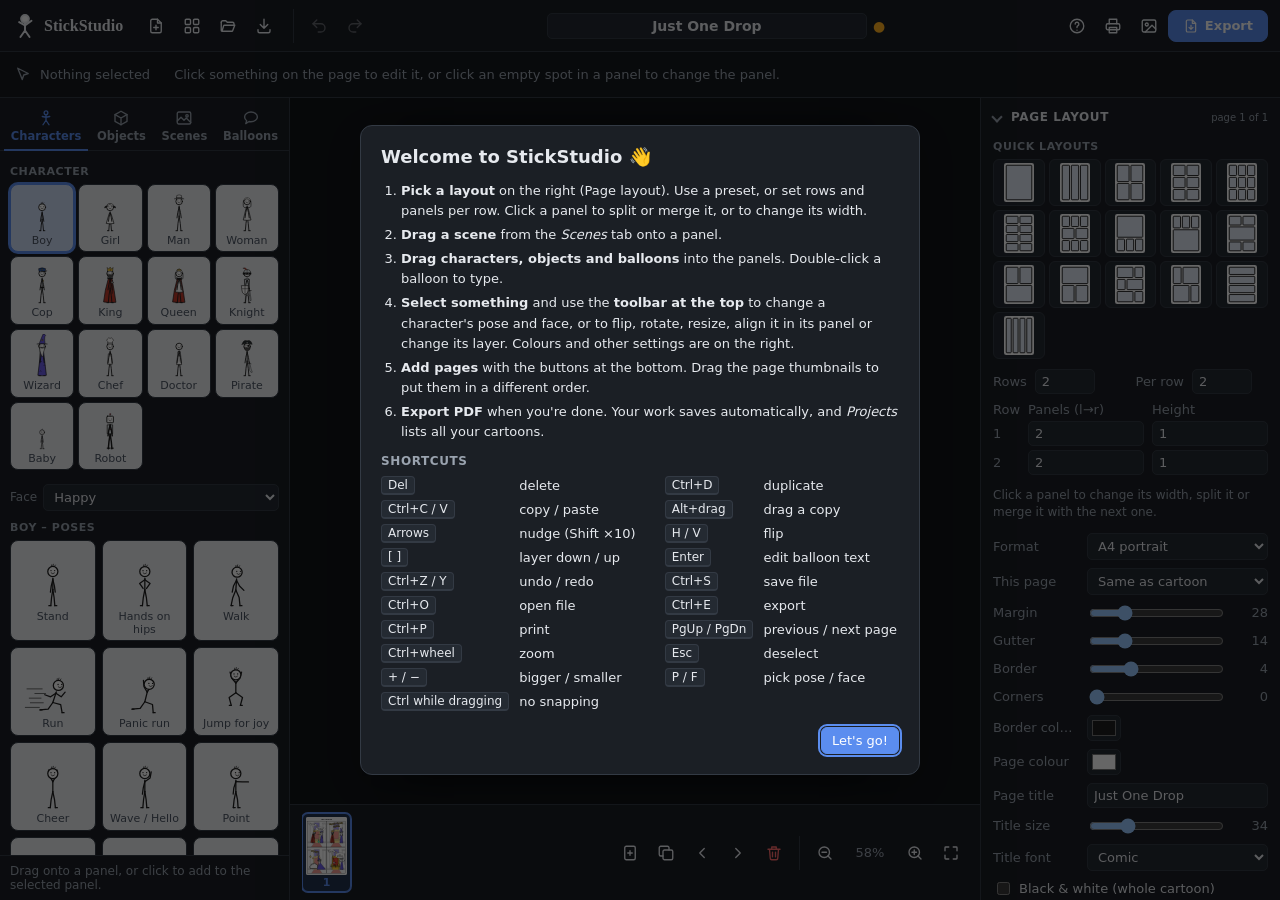
==== index.html @ 3cb47caf "Make the Projects dialog fit phones On phones each project row squeezed the title, the date and thre" ====
<!doctype html>
<html lang="en">
<head>
<meta charset="utf-8">
<meta name="viewport" content="width=device-width, initial-scale=1">
<title>StickStudio – Cartoon Maker</title>
<meta name="color-scheme" content="dark">
<style>
:root {
  color-scheme: dark;
  --bg: #111418;          /* stage behind the paper */
  --panel: #1b1f25;       /* side bars, top bar */
  --field: #242a32;       /* buttons, inputs */
  --hover: #2d343e;
  --ink: #e6e9ee;
  --muted: #9aa3af;
  --line: #333a44;
  --accent: #5b8def;
  --accent-soft: #22324f;
  --danger: #ff6b6b;
  --thumb: #eceef1;       /* library cards stay light so black line art reads */
  --radius: 8px;
  --top-h: 52px;          /* app bar */
  --tool-h: 46px;         /* context toolbar */
  font-family: "Segoe UI", system-ui, -apple-system, Arial, sans-serif;
  font-size: 13px;
  color: var(--ink);
}
* { box-sizing: border-box; }
html, body { margin: 0; height: 100%; background: var(--bg); overflow: hidden; }
button, select, input, textarea { font: inherit; color: inherit; }
button {
  border: 1px solid var(--line); background: var(--field); border-radius: 6px; padding: 5px 10px; cursor: pointer;
  white-space: nowrap;
}
button:hover { border-color: #4a5361; background: var(--hover); }
button.primary { background: var(--accent); color: #fff; border-color: var(--accent); }
button.primary:hover { background: #4a7de0; }
button.danger { color: var(--danger); }
button.on { background: var(--accent-soft); border-color: var(--accent); color: var(--accent); }
button:disabled { opacity: .45; cursor: default; }

/* ---------- top bar */
.topbar {
  height: var(--top-h); display: flex; align-items: center; gap: 10px; padding: 0 12px;
  background: var(--panel); border-bottom: 1px solid var(--line);
}
.brand { display: flex; align-items: center; gap: 6px; font-weight: 700; font-size: 16px; font-family: "Comic Sans MS", "Segoe Print", cursive; margin-right: 6px; }
.title-wrap { flex: 1; display: flex; justify-content: center; align-items: center; gap: 6px; min-width: 0; }
.title-input { border: 1px solid transparent; border-radius: 8px; padding: 6px 10px; width: 100%; max-width: 320px; font-weight: 600; font-size: 14px; background: transparent; text-align: center; }
.title-input:hover, .title-input:focus { border-color: var(--line); background: var(--field); outline: none; }
.tb-group { display: flex; align-items: center; gap: 2px; }
.tb-group + .tb-group { padding-left: 8px; margin-left: 2px; border-left: 1px solid var(--line); }
.title-wrap + .tb-group { border-left: 0; }
.spacer { flex: 1; }
button.with-icon { display: inline-flex; align-items: center; gap: 6px; padding: 7px 14px; border-radius: 8px; font-weight: 600; }

/* icon buttons */
.ico { display: block; flex-shrink: 0; }
.ibtn {
  width: 34px; height: 34px; padding: 0; display: inline-flex; align-items: center; justify-content: center;
  border: 1px solid transparent; background: transparent; border-radius: 8px; color: var(--ink);
  transition: background-color .12s, color .12s;
}
.ibtn:hover { background: var(--hover); border-color: transparent; }
.ibtn:active { transform: translateY(1px); }
.ibtn.on { background: var(--accent-soft); color: #9dbcff; border-color: transparent; }
.ibtn.danger { color: var(--danger); }
.ibtn.danger:hover { background: rgba(255,107,107,.12); }
.ibtn:disabled { opacity: .35; background: transparent; }
.ibtn:focus-visible, button:focus-visible, select:focus-visible, input:focus-visible, summary:focus-visible { outline: 2px solid var(--accent); outline-offset: 1px; }
.ibtn b, .ibtn i { font-size: 15px; font-family: Georgia, serif; }
.ibtn .caps { font-size: 11px; font-weight: 700; letter-spacing: .02em; }

/* context toolbar: shows the tools for whatever is selected */
.toolbar {
  height: var(--tool-h); display: flex; align-items: center; gap: 4px; padding: 0 12px;
  background: #161a1f; border-bottom: 1px solid var(--line); overflow-x: auto; overflow-y: hidden; scrollbar-width: thin;
}
.toolbar .tg { display: flex; align-items: center; gap: 2px; padding: 0 6px; border-left: 1px solid var(--line); flex-shrink: 0; }
.tb-sel { display: flex; align-items: center; gap: 8px; padding: 0 10px 0 2px; font-weight: 600; white-space: nowrap; color: var(--ink); flex-shrink: 0; min-width: 120px; }
.tb-sel .ico { color: var(--accent); }
.tb-sel.muted, .tb-sel.muted .ico { color: var(--muted); font-weight: 400; }
.tb-hint { color: var(--muted); padding-left: 10px; white-space: nowrap; overflow: hidden; text-overflow: ellipsis; flex: 1 1 0; min-width: 0; }
.tb-select { height: 30px; max-width: 128px; margin-right: 2px; border-radius: 7px; }
.tb-num { width: 56px; height: 30px; margin-right: 4px; border-radius: 7px; }

/* tooltip */
.tip {
  position: fixed; z-index: 70; pointer-events: none; background: #f2f4f7; color: #1b1f25; border-radius: 7px; padding: 6px 9px;
  font-size: 12px; line-height: 1.3; box-shadow: 0 6px 20px rgba(0,0,0,.35); max-width: 260px; display: flex; flex-direction: column; gap: 2px;
}
.tip[hidden] { display: none; }
.tip small { color: #5b6472; }
.tip kbd { background: #dde2ea; border-color: #c4cbd6; color: #1b1f25; margin-left: 4px; font-size: 11px; }

/* ---------- layout */
.main { display: grid; grid-template-columns: 290px 1fr 300px; height: calc(100% - var(--top-h) - var(--tool-h)); }
.library, .inspector { background: var(--panel); overflow: hidden; display: flex; flex-direction: column; min-height: 0; }
.library { border-right: 1px solid var(--line); }
.inspector { border-left: 1px solid var(--line); overflow-y: auto; padding-bottom: 30px; }

/* ---------- library */
/* icon above a short label, so all four tabs fit even in the narrow side panel */
/* each tab starts at its label's width and shares the rest, so a long label like "Characters" gets the room it needs */
.lib-tabs { display: flex; gap: 2px; padding: 4px 4px 0; border-bottom: 1px solid var(--line); }
.lib-tabs button {
  flex: 1 1 auto; min-width: 0; display: flex; flex-direction: column; align-items: center; gap: 3px; padding: 7px 2px 6px;
  border: 0; border-radius: 8px 8px 0 0; background: transparent; border-bottom: 2px solid transparent; margin-bottom: -1px;
  font-weight: 600; font-size: 11.5px; line-height: 1.1; color: var(--muted);
}
.lib-tabs button span { max-width: 100%; overflow: hidden; text-overflow: ellipsis; white-space: nowrap; }
.lib-tabs button:hover { background: var(--hover); color: var(--ink); border-color: transparent; border-bottom-color: transparent; }
.lib-tabs button.active, .lib-tabs button.active:hover { color: var(--accent); border-bottom-color: var(--accent); }
.lib-body { flex: 1; overflow-y: auto; padding: 10px; }
.lib-hint { padding: 8px 10px; color: var(--muted); border-top: 1px solid var(--line); font-size: 12px; }
.lib-section { margin: 4px 0 6px; font-weight: 700; color: var(--muted); text-transform: uppercase; font-size: 11px; letter-spacing: .05em; }
.grid { display: grid; grid-template-columns: repeat(auto-fill, minmax(78px, 1fr)); gap: 6px; margin-bottom: 14px; }
.grid.small { grid-template-columns: repeat(auto-fill, minmax(52px, 1fr)); gap: 4px; }
.grid.wide { grid-template-columns: repeat(auto-fill, minmax(118px, 1fr)); }
.thumb {
  border: 1px solid var(--line); border-radius: var(--radius); background: var(--thumb); padding: 4px; cursor: grab;
  display: flex; flex-direction: column; align-items: center; gap: 2px; user-select: none;
}
.thumb:hover { border-color: var(--accent); box-shadow: 0 1px 4px rgba(47,111,237,.15); }
.thumb.sel { border-color: var(--accent); background: #cfdcf7; box-shadow: 0 0 0 2px var(--accent); }
.thumb svg { width: 100%; height: 64px; pointer-events: none; }
.grid.small .thumb svg { height: 44px; }
.grid.wide .thumb svg { height: 72px; }
.thumb span { font-size: 11px; color: #4b5563; text-align: center; line-height: 1.15; }
.chips { display: flex; flex-wrap: wrap; gap: 4px; margin-bottom: 10px; }
.chips button { padding: 3px 8px; border-radius: 999px; font-size: 12px; }
.lib-row { display: flex; gap: 6px; align-items: center; margin-bottom: 10px; }
.lib-row select { flex: 1; }

/* ---------- stage */
.stage { display: flex; flex-direction: column; min-width: 0; min-height: 0; container: stage / inline-size; }
.stage-scroll { flex: 1; overflow: auto; position: relative; }
.canvas-wrap { position: relative; padding: 28px; width: max-content; min-width: 100%; display: flex; justify-content: center; }
#page { background: #fff; box-shadow: 0 4px 30px rgba(0,0,0,.6); touch-action: none; user-select: none; display: block; }
#page .item { cursor: move; }
#page .panel-bg { cursor: default; }
#page [data-h] { cursor: pointer; }
.stage-scroll.drop-hover #page { outline: 3px dashed var(--accent); outline-offset: 4px; }
.inline-editor {
  position: absolute; resize: none; border: 2px solid var(--accent); border-radius: 6px;
  background: rgba(255,255,255,.96); color: #1d1d1d; padding: 4px; outline: none; line-height: 1.2; overflow: hidden; z-index: 5;
}
.pagebar { display: flex; align-items: center; gap: 6px; padding: 8px 12px; background: var(--panel); border-top: 1px solid var(--line); }
.zoom-label { min-width: 52px; height: 30px; padding: 0 6px; border: 0; background: transparent; color: var(--muted); font-variant-numeric: tabular-nums; border-radius: 7px; }
.zoom-label:hover { color: var(--ink); background: var(--hover); }
.page-tabs { display: flex; gap: 4px; flex: 1; min-width: 0; overflow-x: auto; }
.page-tabs button.active { background: var(--accent); color: #fff; border-color: var(--accent); }

/* ---------- inspector */
.sec { border-bottom: 1px solid var(--line); }
.sec > summary {
  list-style: none; cursor: pointer; user-select: none; padding: 12px; display: flex; align-items: center; gap: 8px;
  font-size: 12px; text-transform: uppercase; letter-spacing: .05em; font-weight: 700; color: var(--muted);
}
.sec > summary::-webkit-details-marker { display: none; }
.sec > summary::before { content: ""; width: 6px; height: 6px; border-right: 2px solid currentColor; border-bottom: 2px solid currentColor; transform: rotate(-45deg); transition: transform .15s; margin-right: 2px; }
.sec[open] > summary::before { transform: rotate(45deg); }
.sec > summary span { flex: 1; color: var(--ink); }
.sec > summary small { text-transform: none; letter-spacing: 0; font-weight: 400; }
.sec > summary:hover { background: var(--hover); }
.sec-body { padding: 0 12px 12px; }
.row { display: flex; align-items: center; gap: 8px; margin-bottom: 8px; }
.row > .lbl { width: 86px; flex-shrink: 0; color: var(--muted); white-space: nowrap; overflow: hidden; text-overflow: ellipsis; }
/* two small number fields side by side (Rows / Per row) */
.row.pair { display: grid; grid-template-columns: 1fr 1fr; gap: 10px; }
.row.pair label { display: flex; align-items: center; gap: 8px; min-width: 0; }
.row.pair .lbl { color: var(--muted); white-space: nowrap; }
.row.pair input { width: 100%; min-width: 0; }
.row input[type=range] { flex: 1; min-width: 0; }
.row input[type=number] { width: 60px; }
.row select, .row input[type=text] { flex: 1; min-width: 0; }
.row .val { width: 34px; text-align: right; color: var(--muted); font-variant-numeric: tabular-nums; }
.row.check { gap: 6px; }
input[type=color] { width: 34px; height: 26px; padding: 0 2px; border: 1px solid var(--line); border-radius: 5px; background: var(--field); }
input[type=number], input[type=text], select, textarea { border: 1px solid var(--line); border-radius: 5px; padding: 4px 6px; background: var(--field); }
textarea.text-edit { width: 100%; min-height: 76px; resize: vertical; margin-bottom: 8px; }
.btns { display: flex; flex-wrap: wrap; gap: 4px; margin-bottom: 8px; }
.btns button { flex: 1 0 auto; padding: 5px 6px; }
.rowcols { display: grid; grid-template-columns: auto 1fr 1fr; gap: 4px 8px; align-items: center; margin-bottom: 8px; }
.rowcols span { color: var(--muted); }
.rowcols input { width: 100%; }
.hint { color: var(--muted); font-size: 12px; line-height: 1.4; }
.fx-chips { display: flex; flex-wrap: wrap; gap: 4px; margin-bottom: 8px; }
.fx-chips button { padding: 3px 7px; font-size: 12px; border-radius: 999px; }
.layers { list-style: none; margin: 0; padding: 0; max-height: 180px; overflow-y: auto; border: 1px solid var(--line); border-radius: 6px; }
.layers li { display: flex; align-items: center; gap: 6px; padding: 4px 8px; border-bottom: 1px solid var(--line); cursor: pointer; }
.layers li:last-child { border-bottom: 0; }
.layers li:hover { background: var(--hover); }
.layers li.sel { background: var(--accent-soft); }
.layers li .nm { flex: 1; overflow: hidden; text-overflow: ellipsis; white-space: nowrap; }
.layers li button { padding: 0 5px; border: 0; background: transparent; }

/* ---------- modal / toast */
.modal { position: fixed; inset: 0; background: rgba(0,0,0,.6); display: flex; align-items: center; justify-content: center; z-index: 50; padding: 12px; }
.modal[hidden] { display: none; }
.modal-card { background: var(--panel); border: 1px solid var(--line); border-radius: 12px; padding: 20px; width: 400px; max-width: 100%; max-height: 100%; overflow-y: auto; box-shadow: 0 10px 40px rgba(0,0,0,.25); }
.modal-card h2 { margin: 0 0 14px; font-size: 18px; }
/* dialog rows: a fixed label column, the field takes the rest (the label text is the grid's first cell) */
.modal-card .row:not(.check):not([hidden]) { display: grid; grid-template-columns: 84px minmax(0, 1fr); gap: 4px 10px; }
.modal-card .row.check { justify-content: flex-start; }
.modal-card select, .modal-card .row input[type=text] { width: 100%; min-width: 0; max-width: none; }
.modal-actions { display: flex; justify-content: flex-end; gap: 8px; margin-top: 16px; }
.status { min-height: 18px; color: var(--muted); }
.toast { position: fixed; bottom: 70px; left: 50%; transform: translateX(-50%); background: #3a4350; color: #fff; padding: 8px 14px; border-radius: 8px; z-index: 60; box-shadow: 0 4px 16px rgba(0,0,0,.2); }
.toast[hidden] { display: none; }

@media (max-width: 1100px) {
  .main { grid-template-columns: 240px 1fr 260px; }
  .brand span { display: none; }
}
/* narrow windows: stack canvas, library and inspector vertically */
@media (max-width: 860px) {
  html, body { overflow: auto; height: auto; }
  .tb-hint { display: none; }
  .main { display: flex; flex-direction: column; height: auto; }
  .stage { order: 1; height: calc(100vh - var(--top-h) - var(--tool-h)); height: calc(100svh - var(--top-h) - var(--tool-h)); min-height: 260px; }
  .library { order: 2; max-height: 60vh; border-right: 0; border-top: 1px solid var(--line); }
  .inspector { order: 3; overflow: visible; border-left: 0; border-top: 1px solid var(--line); }
  .canvas-wrap { padding: 12px; }
}

/* ---------- additions: unsaved marker, page thumbnails, layout gallery, projects, help */
.dirty-mark { color: #ffb020; font-size: 14px; cursor: help; }
.dirty-mark[hidden] { display: none; }
.pagebar { padding: 6px 12px; }
.page-tabs { align-items: flex-end; padding: 2px 0; }
.page-thumb { position: relative; padding: 3px; display: flex; flex-direction: column; align-items: center; gap: 2px; background: var(--field); flex-shrink: 0; }
.page-thumb svg { height: 58px; width: auto; display: block; background: #fff; border-radius: 2px; pointer-events: none; }
.page-thumb span { font-size: 11px; color: var(--muted); line-height: 1; }
.page-tabs .page-thumb.active { background: var(--accent-soft); border-color: var(--accent); color: inherit; box-shadow: 0 0 0 1px var(--accent); }
.page-tabs .page-thumb.active span { color: var(--accent); font-weight: 700; }
.page-thumb.drop-target { outline: 2px dashed #ffb020; outline-offset: 2px; }
.layout-gallery { display: grid; grid-template-columns: repeat(auto-fill, minmax(44px, 1fr)); gap: 4px; margin-bottom: 10px; }
.layout-gallery button { padding: 3px; display: flex; justify-content: center; }
.layout-gallery svg { width: 30px; height: 39px; display: block; }
.thumb.mine { position: relative; }
.del-mine { position: absolute; top: 2px; right: 2px; padding: 0 5px; line-height: 16px; font-size: 13px; border-radius: 50%; background: #fff; color: #b33; border-color: #ccc; display: none; }
.thumb.mine:hover .del-mine { display: block; }
.toast { display: flex; align-items: center; gap: 12px; }
.toast button { background: transparent; border-color: #8fb0ff; color: #cfe0ff; padding: 2px 10px; }
.modal-card.wide { width: 560px; }
.modal-card h2 small { font-weight: 400; font-size: 12px; }
.modal-card .row[hidden], .modal-card p[hidden] { display: none; }
.project-list { list-style: none; margin: 0 0 10px; padding: 0; max-height: 50vh; overflow-y: auto; border: 1px solid var(--line); border-radius: 8px; }
.project-list li { display: flex; align-items: center; gap: 6px; padding: 8px 10px; border-bottom: 1px solid var(--line); }
.project-list li:last-child { border-bottom: 0; }
.project-list li > div { flex: 1; min-width: 0; display: flex; flex-direction: column; }
.project-list li b { overflow: hidden; text-overflow: ellipsis; white-space: nowrap; }
.project-list li small { color: var(--muted); }
.project-list li.current { background: var(--accent-soft); }
.help-steps { padding-left: 20px; line-height: 1.55; margin: 0 0 12px; }
.help-steps li { margin-bottom: 4px; }
.help-h { font-size: 12px; text-transform: uppercase; letter-spacing: .05em; color: var(--muted); margin: 8px 0; }
.shortcut-grid { display: grid; grid-template-columns: auto 1fr auto 1fr; gap: 5px 10px; align-items: center; }
kbd { background: var(--field); border: 1px solid var(--line); border-bottom-width: 2px; border-radius: 4px; padding: 1px 6px; font-family: inherit; font-size: 12px; white-space: nowrap; justify-self: start; }
@media print { body > *:not(#printFrame) { display: none !important; } }

/* ---------- pose / face picker */
.pick {
  height: 32px; display: inline-flex; align-items: center; gap: 6px; padding: 0 8px 0 3px; border-radius: 8px;
  border: 1px solid var(--line); background: var(--field); max-width: 170px;
}
.pick.open { border-color: var(--accent); background: var(--accent-soft); }
.pick-art { width: 26px; height: 26px; background: var(--thumb); border-radius: 6px; display: flex; overflow: hidden; flex-shrink: 0; }
.pick-art svg { width: 100%; height: 100%; display: block; }
.pick-lbl { overflow: hidden; text-overflow: ellipsis; white-space: nowrap; }
.pick .ico { color: var(--muted); }
.toolbar .pick + .pick { margin-left: 4px; }
.row .pick { flex: 1; max-width: none; min-width: 0; }
.row .pick .pick-lbl { flex: 1; text-align: left; }
.picker {
  position: fixed; z-index: 65; width: 400px; max-width: calc(100vw - 16px); max-height: min(70vh, 560px); display: flex; flex-direction: column;
  background: var(--panel); border: 1px solid var(--line); border-radius: 12px; box-shadow: 0 14px 40px rgba(0,0,0,.5); overflow: hidden;
}
.picker[hidden] { display: none; }
.picker.faces { width: 320px; }
.picker-head { display: flex; align-items: baseline; gap: 8px; padding: 10px 12px 8px; border-bottom: 1px solid var(--line); }
.picker-grid { display: grid; grid-template-columns: repeat(5, 1fr); gap: 6px; padding: 10px; overflow-y: auto; }
.picker.faces .picker-grid { grid-template-columns: repeat(4, 1fr); }
.picker .thumb { cursor: pointer; padding: 4px 2px; }
.picker .thumb:hover { background: var(--thumb); }
.picker .thumb.sel, .picker .thumb.sel:hover { background: #cfdcf7; }
.picker .thumb svg { height: 58px; }
.picker.faces .thumb svg { height: 44px; }
.picker .thumb span { font-size: 10.5px; }
.picker .thumb:focus-visible { outline: 2px solid var(--accent); outline-offset: 1px; }

/* ---------- toolbar on smaller screens: compact mode and the ⋯ menu (see fitToolbar) */
.toolbar.compact { padding: 0 8px; }
.toolbar.compact .tg { padding: 0 3px; }
.toolbar.compact .tb-sel { min-width: 0; padding-right: 6px; }
.toolbar.compact .tb-sel span, .toolbar.compact > .tg .pick-lbl { display: none; }
.toolbar.compact > .tg .pick { padding-right: 4px; gap: 2px; }
.toolbar.compact > .tg .tb-select { max-width: 92px; }
.toolbar.compact > .tg .tb-num { width: 48px; }
.tb-more { flex-shrink: 0; padding-left: 4px; border-left: 1px solid var(--line); }
.tb-more[hidden] { display: none; }
.tb-menu {
  position: fixed; z-index: 64; display: flex; flex-direction: column; gap: 2px; padding: 6px; min-width: 220px; max-width: calc(100vw - 16px);
  background: var(--panel); border: 1px solid var(--line); border-radius: 12px; box-shadow: 0 14px 40px rgba(0,0,0,.5);
}
.tb-menu[hidden] { display: none; }
.tb-menu-row { display: flex; flex-direction: column; gap: 2px; padding: 4px 4px 6px; }
.tb-menu-row + .tb-menu-row { border-top: 1px solid var(--line); padding-top: 8px; }
.tb-menu-lbl { font-size: 11px; text-transform: uppercase; letter-spacing: .05em; color: var(--muted); font-weight: 700; padding: 0 2px; }
.tb-menu .tg { border-left: 0; padding: 0; flex-wrap: wrap; }

/* ---------- page bar in a narrow canvas column: thumbnails on their own row, buttons below */
@container stage (max-width: 520px) {
  .pagebar { flex-wrap: wrap; row-gap: 4px; padding: 6px 8px; }
  .page-tabs { flex-basis: 100%; }
  .pagebar .tb-group { flex-shrink: 0; }
  .pagebar .tb-group + .tb-group { margin-left: auto; }
  .pagebar .ibtn { width: 32px; height: 32px; }
  .pagebar .zoom-label { min-width: 44px; }
  .pagebar .zoom-fit { display: none; } /* clicking the zoom percentage fits the page too */
  .canvas-wrap { padding: 12px; }        /* a narrow canvas column can't spare 28 px on each side */
}

/* ---------- app bar on narrow screens: always one row */
.app-extra { display: flex; align-items: center; gap: 2px; }
.app-more { display: none; }
.title-input { min-width: 0; text-overflow: ellipsis; }
.app-menu {
  position: fixed; z-index: 66; display: flex; flex-direction: column; min-width: 220px; padding: 6px;
  background: var(--panel); border: 1px solid var(--line); border-radius: 12px; box-shadow: 0 14px 40px rgba(0,0,0,.5);
}
.app-menu[hidden] { display: none; }
.app-menu button { display: flex; align-items: center; gap: 10px; width: 100%; padding: 8px 10px; border: 0; background: transparent; border-radius: 8px; text-align: left; }
.app-menu button:hover, .app-menu button:focus-visible { background: var(--hover); }
.app-menu button .ico { color: var(--muted); }
.app-menu kbd { margin-left: auto; color: var(--muted); }
.app-menu hr { border: 0; border-top: 1px solid var(--line); margin: 4px 2px; width: auto; }
@media (max-width: 760px) {
  .app-file, .app-extra { display: none; }
  .app-more { display: block; }
  .app-file + .tb-group { border-left: 0; padding-left: 0; margin-left: 0; }
}
@media (max-width: 480px) {
  .topbar { gap: 4px; padding: 0 8px; }
  .brand { margin-right: 0; }
  .tb-group + .tb-group { padding-left: 4px; }
  button.with-icon { padding: 7px 9px; }
  .with-icon .btn-txt { display: none; }  /* Export keeps its icon and tooltip */
  .title-input { padding: 6px 6px; font-size: 13px; }
}
@media (max-width: 360px) { .brand { display: none; } } /* the logo is decoration; the title needs the room */

/* ---------- short screens (landscape phones, small laptops): smaller page thumbnails leave more room for the canvas */
@media (max-height: 560px) {
  .page-thumb svg { height: 38px; }
  .pagebar { padding-top: 4px; padding-bottom: 4px; }
}

/* ---------- dialogs on phones: each label above its field, so the fields get the full width */
@media (max-width: 480px) {
  .modal { padding: 8px; }
  .modal-card { padding: 16px; }
  .modal-card .row:not(.check):not([hidden]) { grid-template-columns: minmax(0, 1fr); gap: 4px; color: var(--muted); }
  .modal-card .row select, .modal-card .row input { color: var(--ink); }
  .modal-actions button { flex: 1; }
}

/* ---------- Projects list on phones: name and details on their own line, buttons on a row below */
@media (max-width: 480px) {
  .project-list li { flex-wrap: wrap; row-gap: 8px; }
  .project-list li > div { flex-basis: 100%; }
  .project-list li b { white-space: normal; overflow-wrap: anywhere; }
  .project-list li button { flex: 1; }
}

</style>
</head>
<body>
<header class="topbar">
  <div class="brand"><svg viewBox="0 0 40 40" width="26" height="26"><g fill="none" stroke="currentColor" stroke-width="3" stroke-linecap="round"><circle cx="20" cy="9" r="6" fill="#fff"/><path d="M20,15 V27 M20,27 L13,37 M20,27 L27,37 M20,19 L11,14 M20,19 L30,12"/></g></svg><span>StickStudio</span></div>
  <div class="tb-group app-file">
    <button class="ibtn" data-act="new" data-icon="new" data-tip="New cartoon" data-sub="The current one stays in Projects"></button>
    <button class="ibtn" data-act="projects" data-icon="projects" data-tip="Projects" data-sub="Your cartoons stored in this browser"></button>
    <button class="ibtn" data-act="open" data-icon="open" data-tip="Open project file" data-key="Ctrl+O"></button>
    <button class="ibtn" data-act="save" data-icon="save" data-tip="Save project file" data-key="Ctrl+S"></button>
    <input type="file" id="fileOpen" accept=".json,application/json" hidden>
  </div>
  <div class="tb-group">
    <button class="ibtn" data-act="undo" id="btnUndo" data-icon="undo" data-tip="Undo" data-key="Ctrl+Z"></button>
    <button class="ibtn" data-act="redo" id="btnRedo" data-icon="redo" data-tip="Redo" data-key="Ctrl+Y"></button>
  </div>
  <div class="title-wrap">
    <input id="docTitle" class="title-input" type="text" spellcheck="false" aria-label="Cartoon title" title="Cartoon title (also used as the file name)">
    <span id="dirtyMark" class="dirty-mark" title="Changes not yet saved to a file (your work is still kept in the browser)" hidden>●</span>
  </div>
  <div class="tb-group tb-right">
    <div class="app-extra">
      <button class="ibtn" data-act="help" data-icon="help" data-tip="Help &amp; shortcuts" data-key="F1"></button>
      <button class="ibtn" data-act="print" data-icon="print" data-tip="Print" data-key="Ctrl+P"></button>
      <button class="ibtn" data-act="png" data-icon="image" data-tip="Export images" data-sub="PNG, ZIP or one long strip"></button>
    </div>
    <!-- narrow screens: the file buttons, Help, Print and Images move into this menu -->
    <div class="app-more">
      <button class="ibtn" data-appmore data-icon="more" data-tip="More" aria-haspopup="true" aria-expanded="false" aria-controls="appMenu"></button>
      <div id="appMenu" class="app-menu" role="menu" aria-label="More" hidden>
        <button role="menuitem" data-act="new" data-mi="new">New cartoon</button>
        <button role="menuitem" data-act="projects" data-mi="projects">Projects</button>
        <button role="menuitem" data-act="open" data-mi="open">Open file…<kbd>Ctrl+O</kbd></button>
        <button role="menuitem" data-act="save" data-mi="save">Save file<kbd>Ctrl+S</kbd></button>
        <hr>
        <button role="menuitem" data-act="print" data-mi="print">Print<kbd>Ctrl+P</kbd></button>
        <button role="menuitem" data-act="png" data-mi="image">Export images</button>
        <hr>
        <button role="menuitem" data-act="help" data-mi="help">Help &amp; shortcuts<kbd>F1</kbd></button>
      </div>
    </div>
    <button data-act="pdf" class="primary with-icon" data-icon-left="export" data-tip="Export the finished cartoon as PDF" data-key="Ctrl+E" aria-label="Export"><span class="btn-txt">Export</span></button>
  </div>
</header>
<div id="toolbar" class="toolbar" role="toolbar" aria-label="Edit the selection"></div>

<main class="main">
  <aside class="library">
    <nav class="lib-tabs" role="tablist" aria-label="Library">
      <button data-tab="characters" data-tab-icon="figure" class="active" role="tab" aria-selected="true" title="Characters"><span>Characters</span></button>
      <button data-tab="objects" data-tab-icon="object" role="tab" aria-selected="false" title="Objects"><span>Objects</span></button>
      <button data-tab="scenes" data-tab-icon="scene" role="tab" aria-selected="false" title="Scenes"><span>Scenes</span></button>
      <button data-tab="balloons" data-tab-icon="balloon" role="tab" aria-selected="false" title="Balloons"><span>Balloons</span></button>
    </nav>
    <div id="libBody" class="lib-body"></div>
    <div class="lib-hint">Drag onto a panel, or click to add to the selected panel.</div>
  </aside>

  <section class="stage">
    <div id="stageScroll" class="stage-scroll">
      <div id="canvasWrap" class="canvas-wrap">
        <svg id="page" xmlns="http://www.w3.org/2000/svg"></svg>
        <textarea id="inlineEditor" class="inline-editor" spellcheck="true" hidden></textarea>
      </div>
    </div>
    <div class="pagebar">
      <div id="pageTabs" class="page-tabs"></div>
      <div class="tb-group">
        <button class="ibtn" data-act="addPage" data-icon="pageAdd" data-tip="Add page" data-sub="New page with the same layout"></button>
        <button class="ibtn" data-act="dupPage" data-icon="duplicate" data-tip="Duplicate page"></button>
        <button class="ibtn" data-act="pageLeft" data-icon="chevL" data-tip="Move page left"></button>
        <button class="ibtn" data-act="pageRight" data-icon="chevR" data-tip="Move page right"></button>
        <button class="ibtn danger" data-act="delPage" data-icon="trash" data-tip="Delete page"></button>
      </div>
      <div class="tb-group zoom-group">
        <button class="ibtn" data-act="zoomOut" data-icon="zoomOut" data-tip="Zoom out" data-key="Ctrl+wheel"></button>
        <button id="zoomLabel" class="zoom-label" data-act="zoomFit" data-tip="Fit page to window">100%</button>
        <button class="ibtn" data-act="zoomIn" data-icon="zoomIn" data-tip="Zoom in" data-key="Ctrl+wheel"></button>
        <button class="ibtn zoom-fit" data-act="zoomFit" data-icon="fit" data-tip="Fit page to window"></button>
      </div>
    </div>
  </section>

  <aside id="inspector" class="inspector"></aside>
</main>

<div id="modal" class="modal" hidden>
  <div class="modal-card">
    <h2>Export</h2>
    <label class="row">Export as
      <select id="exType">
        <option value="pdf">PDF – images (best compatibility)</option>
        <option value="vector">PDF – vector, selectable text</option>
        <option value="png">PNG – one image per page</option>
        <option value="zip">PNG – all pages in a .zip</option>
        <option value="strip">PNG – all pages in one long image</option>
      </select>
    </label>
    <label class="row">Pages
      <select id="pdfPages"><option value="all">All pages</option><option value="current">Current page only</option><option value="range">Page range…</option></select>
    </label>
    <label class="row" id="rangeRow" hidden>Range <input type="text" id="pdfRange" placeholder="e.g. 1-3, 5"></label>
    <label class="row" id="dpiRow">Quality
      <select id="pdfDpi"><option value="150">Draft (150 dpi)</option><option value="220" selected>Good (220 dpi)</option><option value="300">Print (300 dpi)</option></select>
    </label>
    <label class="row">File name <input type="text" id="exName"></label>
    <label class="row check"><input type="checkbox" id="pdfMono"> Black &amp; white</label>
    <label class="row check" id="marksRow"><input type="checkbox" id="pdfMarks"> Crop marks (for a print shop)</label>
    <p id="vectorHint" class="hint" hidden>Your browser's print window opens. Choose <b>“Save as PDF”</b> as the printer. Text stays sharp and selectable.</p>
    <div id="pdfStatus" class="status"></div>
    <div class="modal-actions">
      <button data-act="closeModal">Cancel</button>
      <button data-act="doPdf" class="primary" id="exGo">Export</button>
    </div>
  </div>
</div>

<div id="projectsModal" class="modal" hidden>
  <div class="modal-card wide">
    <h2>Your cartoons <small class="hint">(kept in this browser)</small></h2>
    <ul id="projectList" class="project-list"></ul>
    <p class="hint">Tip: use <b>Save</b> to keep a file copy as well. Clearing your browser data removes this list.</p>
    <div class="modal-actions">
      <button data-act="new">+ New cartoon</button>
      <button data-act="closeModal" class="primary">Close</button>
    </div>
  </div>
</div>

<div id="helpModal" class="modal" hidden>
  <div class="modal-card wide">
    <h2>Welcome to StickStudio 👋</h2>
    <ol class="help-steps">
      <li><b>Pick a layout</b> on the right (Page layout). Use a preset, or set rows and panels per row. Click a panel to split or merge it, or to change its width.</li>
      <li><b>Drag a scene</b> from the <i>Scenes</i> tab onto a panel.</li>
      <li><b>Drag characters, objects and balloons</b> into the panels. Double-click a balloon to type.</li>
      <li><b>Select something</b> and use the <b>toolbar at the top</b> to change a character's pose and face, or to flip, rotate, resize, align it in its panel or change its layer. Colours and other settings are on the right.</li>
      <li><b>Add pages</b> with the buttons at the bottom. Drag the page thumbnails to put them in a different order.</li>
      <li><b>Export PDF</b> when you're done. Your work saves automatically, and <i>Projects</i> lists all your cartoons.</li>
    </ol>
    <h3 class="help-h">Shortcuts</h3>
    <div class="shortcut-grid">
      <kbd>Del</kbd><span>delete</span><kbd>Ctrl+D</kbd><span>duplicate</span>
      <kbd>Ctrl+C / V</kbd><span>copy / paste</span><kbd>Alt+drag</kbd><span>drag a copy</span>
      <kbd>Arrows</kbd><span>nudge (Shift ×10)</span><kbd>H / V</kbd><span>flip</span>
      <kbd>[ ]</kbd><span>layer down / up</span><kbd>Enter</kbd><span>edit balloon text</span>
      <kbd>Ctrl+Z / Y</kbd><span>undo / redo</span><kbd>Ctrl+S</kbd><span>save file</span>
      <kbd>Ctrl+O</kbd><span>open file</span><kbd>Ctrl+E</kbd><span>export</span>
      <kbd>Ctrl+P</kbd><span>print</span><kbd>PgUp / PgDn</kbd><span>previous / next page</span>
      <kbd>Ctrl+wheel</kbd><span>zoom</span><kbd>Esc</kbd><span>deselect</span><kbd>+ / −</kbd><span>bigger / smaller</span><kbd>P / F</kbd><span>pick pose / face</span><kbd>Ctrl while dragging</kbd><span>no snapping</span>
    </div>
    <div class="modal-actions"><button data-act="closeModal" class="primary">Let's go!</button></div>
  </div>
</div>

<div id="toast" class="toast" hidden></div>
<div id="tip" class="tip" role="tooltip" hidden></div>
<div id="picker" class="picker" role="dialog" hidden></div>

<script>
/* StickStudio – parametric stick figure engine.
 * Every figure = character (costume + proportions) × pose (joint angles) × expression × effects.
 * Angles are absolute, in degrees: 0 = straight down, 90 = forward (+x), -90 = backward, 180 = up.
 * Figures are drawn facing right; flipping is done by the item transform.
 */
(function () {
  const NW = 120, NH = 220;           // native box
  const GROUND = 212;                 // ground line inside native box
  const PAPER = '#ffffff';

  const PROPORTIONS = {
    adult: { torso: 52, neck: 7, upper: 29, lower: 28, thigh: 38, shin: 38, head: 17 },
    kid:   { torso: 40, neck: 6, upper: 23, lower: 22, thigh: 29, shin: 29, head: 18 }
  };

  // ---------------------------------------------------------------- poses
  // la/ra = left/right arm [upper, forearm], ll/rl = legs [thigh, shin]
  const POSES = {
    stand:    { name: 'Stand',        view: 'front', la: [-14, -8],  ra: [14, 8],    ll: [-9, -5],  rl: [9, 5] },
    hips:     { name: 'Hands on hips',view: 'front', la: [-55, 35],  ra: [55, -35],  ll: [-11, -6], rl: [11, 6] },
    walk:     { name: 'Walk',         view: 'side', lean: 4, la: [-28, -12], ra: [28, 45], ll: [-22, -12], rl: [24, 6] },
    run:      { name: 'Run',          view: 'side', lean: 18, la: [-55, -110], ra: [55, 140], ll: [-35, -85], rl: [75, 10], fxAuto: ['speed'] },
    panic:    { name: 'Panic run',    view: 'side', lean: 14, la: [150, 175], ra: [-150, -175], ll: [-35, -85], rl: [70, 5] },
    jump:     { name: 'Jump for joy', view: 'front', la: [-140, -165], ra: [140, 165], ll: [-55, 15], rl: [55, -15], lift: 26 },
    cheer:    { name: 'Cheer',        view: 'front', la: [-150, -170], ra: [150, 170], ll: [-12, -6], rl: [12, 6] },
    wave:     { name: 'Wave / Hello', view: 'front', la: [-14, -8], ra: [125, 170], ll: [-9, -5], rl: [9, 5] },
    point:    { name: 'Point',        view: 'side', la: [-18, -6], ra: [88, 90], ll: [-12, -6], rl: [12, 4] },
    think:    { name: 'Think',        view: 'front', la: [-40, 50], ra: [25, 168], ll: [-9, -5], rl: [9, 5] },
    scratch:  { name: 'Confused',     view: 'front', la: [-16, -10], ra: [150, -120], ll: [-9, -5], rl: [9, 5] },
    shock:    { name: 'Shocked',      view: 'front', la: [-45, 160], ra: [45, -160], ll: [-10, -4], rl: [10, 4] },
    shrug:    { name: 'Shrug',        view: 'front', la: [-70, -150], ra: [70, 150], ll: [-9, -5], rl: [9, 5] },
    angry:    { name: 'Angry',        view: 'front', la: [-60, 5],   ra: [60, -5],   ll: [-24, -10], rl: [24, 10] },
    fight:    { name: 'Fight stance', view: 'side', lean: 6, la: [30, 150], ra: [70, 160], ll: [-24, -14], rl: [26, 6] },
    punch:    { name: 'Punch',        view: 'side', lean: 12, la: [-30, 150], ra: [90, 90], ll: [-30, -20], rl: [30, 5] },
    kick:     { name: 'Kick',         view: 'side', lean: -12, la: [-80, -120], ra: [60, 140], ll: [-4, -4], rl: [85, 95] },
    carry:    { name: 'Hold out',     view: 'side', la: [45, 95], ra: [55, 95], ll: [-10, -5], rl: [10, 5] },
    sit:      { name: 'Sit (chair)',  view: 'side', la: [25, 85], ra: [35, 90], ll: [88, 2], rl: [92, -2] },
    sitfloor: { name: 'Sit (floor)',  view: 'side', lean: -8, dx: -18, la: [40, 95], ra: [50, 100], ll: [120, 60], rl: [112, 52], ground: 'hip' },
    kneel:    { name: 'Kneel',        view: 'side', la: [-15, -5], ra: [20, 8], ll: [2, -92], rl: [90, 0] },
    pray:     { name: 'Kneel & bow',  view: 'side', lean: 25, head: 20, la: [70, 150], ra: [75, 150], ll: [2, -92], rl: [90, 0] },
    lean:     { name: 'Lean on wall', view: 'side', lean: -6, la: [-20, -10], ra: [150, 172], ll: [16, -8], rl: [-6, 6] },
    dance:    { name: 'Dance',        view: 'front', la: [-60, 30], ra: [140, 170], ll: [-6, -4], rl: [55, 10] },
    tiptoe:   { name: 'Sneak',        view: 'side', lean: 18, la: [60, 130], ra: [40, 110], ll: [-25, -60], rl: [40, -10] },
    fall:     { name: 'Fall over',    view: 'side', lean: -35, dx: 16, la: [-160, -130], ra: [150, 120], ll: [40, 70], rl: [70, 100], lift: 10 },
    sad:      { name: 'Sad / slump',  view: 'side', lean: 10, head: 28, la: [8, 14], ra: [14, 20], ll: [-6, -3], rl: [6, 3] },
    bow:      { name: 'Bow',          view: 'side', lean: 55, head: 25, dx: -22, la: [5, 15], ra: [25, 35], ll: [-4, -2], rl: [4, 2] },
    hug:      { name: 'Arms open',    view: 'front', la: [-100, -125], ra: [100, 125], ll: [-9, -5], rl: [9, 5] },
    fly:      { name: 'Fly / super',  view: 'side', lean: 78, dx: -34, la: [70, 60], ra: [100, 100], ll: [-80, -88], rl: [-72, -95], lift: 40 },
  };

  // ---------------------------------------------------------------- characters
  const CHARACTERS = {
    boy:    { name: 'Boy',    prop: 'kid',   hair: 'tuft' },
    girl:   { name: 'Girl',   prop: 'kid',   hair: 'pigtails', dress: true },
    man:    { name: 'Man',    prop: 'adult', hat: 'fedora' },
    woman:  { name: 'Woman',  prop: 'adult', hair: 'long', dress: true },
    cop:    { name: 'Cop',    prop: 'adult', hat: 'police', badge: true, belt: true },
    king:   { name: 'King',   prop: 'adult', hat: 'crown', robe: 'cape', beard: 'short', handR: 'scepter' },
    queen:  { name: 'Queen',  prop: 'adult', hair: 'long', hat: 'tiara', dress: true, robe: 'cape' },
    knight: { name: 'Knight', prop: 'adult', hat: 'helmet', armor: true, handR: 'sword', handL: 'shield' },
    wizard: { name: 'Wizard', prop: 'adult', hat: 'wizard', beard: 'long', robe: 'long', handL: 'staff' },
    chef:   { name: 'Chef',   prop: 'adult', hat: 'chef', apron: true },
    doctor: { name: 'Doctor', prop: 'adult', coat: true, mirror: true },
    pirate: { name: 'Pirate', prop: 'adult', hat: 'pirate', patch: true, beard: 'short', handR: 'cutlass' },
    baby:   { name: 'Baby',   prop: 'kid',   hair: 'curl', scale: 0.7 },
    robot:  { name: 'Robot',  prop: 'adult', robot: true },
  };

  const EXPRESSIONS = {
    happy: 'Happy', neutral: 'Neutral', grin: 'Big grin', laugh: 'Laugh', sad: 'Sad', cry: 'Crying',
    angry: 'Angry', yell: 'Yelling', surprised: 'Surprised', scared: 'Scared', wink: 'Wink',
    cool: 'Cool', sleepy: 'Sleepy', love: 'In love', smirk: 'Smirk', dizzy: 'Dizzy', none: 'No face'
  };

  const FX = {
    speed: 'Speed lines', sweat: 'Sweat', anger: 'Anger mark', steam: 'Steam', shock: 'Shock lines',
    question: '?', exclaim: '!?', love: 'Hearts', zzz: 'Zzz', sparkle: 'Sparkle', dizzy: 'Dizzy stars', bulb: 'Idea bulb'
  };

  const HAND_ITEMS = {
    none: 'Nothing', sword: 'Sword', cutlass: 'Cutlass', shield: 'Shield', staff: 'Staff', scepter: 'Scepter',
    spear: 'Spear', wand: 'Magic wand', bag: 'Handbag', briefcase: 'Briefcase', flower: 'Flower',
    book: 'Book', cup: 'Cup', phone: 'Phone', umbrella: 'Umbrella', sign: 'Sign', balloon: 'Balloon',
    torch: 'Torch', magnifier: 'Magnifier', flag: 'Flag', pan: 'Frying pan', ball: 'Ball', letter: 'Letter'
  };

  // ---------------------------------------------------------------- math helpers
  const rad = a => a * Math.PI / 180;
  const vec = (a, l) => [Math.sin(rad(a)) * l, Math.cos(rad(a)) * l];
  const add = (p, v) => [p[0] + v[0], p[1] + v[1]];
  const f = n => Math.round(n * 10) / 10;
  const P = p => f(p[0]) + ',' + f(p[1]);

  function skeleton(pose, L) {
    const lean = pose.lean || 0;
    const up = 180 - lean;
    const hip = [0, 0];
    const neck = add(hip, vec(up, L.torso));
    const shoulder = add(hip, vec(up, L.torso - 5));
    const headDir = up - (pose.head || 0);
    const headC = add(neck, vec(headDir, L.neck + L.head));
    const arm = a => { const e = add(shoulder, vec(a[0], L.upper)); return { e, h: add(e, vec(a[1], L.lower)), a: a[1] }; };
    const leg = a => { const k = add(hip, vec(a[0], L.thigh)); return { k, f: add(k, vec(a[1], L.shin)) }; };
    const s = { hip, neck, shoulder, headC, headDir, lean, la: arm(pose.la), ra: arm(pose.ra), ll: leg(pose.ll), rl: leg(pose.rl) };
    // grounding
    let maxY = Math.max(s.ll.f[1], s.rl.f[1], s.ll.k[1], s.rl.k[1]);
    if (pose.ground === 'hip') maxY = Math.max(maxY, 0);
    const dy = -maxY - (pose.lift || 0), dx = pose.dx || 0;
    const sh = p => [p[0] + dx, p[1] + dy];
    ['hip', 'neck', 'shoulder', 'headC'].forEach(k => s[k] = sh(s[k]));
    ['la', 'ra'].forEach(k => { s[k].e = sh(s[k].e); s[k].h = sh(s[k].h); });
    ['ll', 'rl'].forEach(k => { s[k].k = sh(s[k].k); s[k].f = sh(s[k].f); });
    return s;
  }

  // ---------------------------------------------------------------- faces
  function face(expr, c, r, side, stroke, flipX) {
    if (expr === 'none') return '';
    const [cx0, cy] = c;
    const cx = cx0 + (side ? r * 0.3 : 0);
    const ex = r * 0.36, ey = cy - r * 0.18, my = cy + r * 0.38;
    const L = (x1, y1, x2, y2, w = 2.4) => `<line x1="${f(x1)}" y1="${f(y1)}" x2="${f(x2)}" y2="${f(y2)}" stroke-width="${w}"/>`;
    const dot = (x, y, rr = 2.3) => `<circle cx="${f(x)}" cy="${f(y)}" r="${rr}" fill="${stroke}" stroke="none"/>`;
    const eyes = () => dot(cx - ex, ey) + dot(cx + ex, ey);
    const smile = (w, d) => `<path d="M${f(cx - w)},${f(my - d / 3)} Q${f(cx)},${f(my + d)} ${f(cx + w)},${f(my - d / 3)}" stroke-width="2.4"/>`;
    const frown = (w, d) => `<path d="M${f(cx - w)},${f(my + d / 2)} Q${f(cx)},${f(my - d)} ${f(cx + w)},${f(my + d / 2)}" stroke-width="2.4"/>`;
    const brows = (inner, outer) => L(cx - ex - 4, ey - 5 + outer, cx - ex + 3, ey - 5 + inner) + L(cx + ex + 4, ey - 5 + outer, cx + ex - 3, ey - 5 + inner);
    const closedEye = (x, up) => `<path d="M${f(x - 3.5)},${f(ey)} Q${f(x)},${f(ey + (up ? -4 : 3))} ${f(x + 3.5)},${f(ey)}" stroke-width="2.2"/>`;
    switch (expr) {
      case 'neutral': return eyes() + L(cx - 5, my + 1, cx + 5, my + 1);
      case 'grin': return eyes() + `<path d="M${f(cx - 8)},${f(my - 2)} Q${f(cx)},${f(my + 9)} ${f(cx + 8)},${f(my - 2)} Z" fill="${PAPER}" stroke-width="2.2"/>` + L(cx - 7, my, cx + 7, my, 1.4);
      case 'laugh': return closedEye(cx - ex, true) + closedEye(cx + ex, true) + `<path d="M${f(cx - 8)},${f(my - 3)} Q${f(cx)},${f(my + 11)} ${f(cx + 8)},${f(my - 3)} Z" fill="${stroke}" stroke-width="2"/>`;
      case 'sad': return eyes() + brows(-3, 1) + frown(5.5, 4);
      case 'cry': return closedEye(cx - ex, false) + closedEye(cx + ex, false) + brows(-3, 1) + frown(6, 5)
        + `<path d="M${f(cx - ex)},${f(ey + 4)} q-2,6 0,8 q2,-2 0,-8" fill="#5ab4f0" stroke="#2a7fc0" stroke-width="1.2"/><path d="M${f(cx + ex)},${f(ey + 4)} q-2,6 0,8 q2,-2 0,-8" fill="#5ab4f0" stroke="#2a7fc0" stroke-width="1.2"/>`;
      case 'angry': return eyes() + brows(3, -2) + frown(5.5, 3);
      case 'yell': return eyes() + brows(4, -2) + `<ellipse cx="${f(cx)}" cy="${f(my + 1)}" rx="6" ry="5" fill="${stroke}" stroke-width="1.5"/>`;
      case 'surprised': return `<circle cx="${f(cx - ex)}" cy="${f(ey)}" r="3.3" fill="${PAPER}" stroke-width="1.8"/><circle cx="${f(cx + ex)}" cy="${f(ey)}" r="3.3" fill="${PAPER}" stroke-width="1.8"/>` + dot(cx - ex, ey, 1.3) + dot(cx + ex, ey, 1.3) + brows(-2, -1) + `<ellipse cx="${f(cx)}" cy="${f(my + 1)}" rx="3.5" ry="4.5" fill="${PAPER}" stroke-width="2"/>`;
      case 'scared': return `<circle cx="${f(cx - ex)}" cy="${f(ey)}" r="3.6" fill="${PAPER}" stroke-width="1.8"/><circle cx="${f(cx + ex)}" cy="${f(ey)}" r="3.6" fill="${PAPER}" stroke-width="1.8"/>` + dot(cx - ex, ey + 0.5, 1.2) + dot(cx + ex, ey + 0.5, 1.2) + brows(-4, 1)
        + `<path d="M${f(cx - 7)},${f(my + 1)} l2.3,-2.5 l2.3,2.5 l2.3,-2.5 l2.3,2.5 l2.3,-2.5" stroke-width="1.8"/>`;
      case 'wink': return dot(cx - ex, ey) + closedEye(cx + ex, true) + smile(6, 4);
      case 'cool': return `<path d="M${f(cx - ex - 5)},${f(ey - 3)} h${f(2 * ex + 10)} v2 q-1,5 -5,5 h-${f(ex * 0.5)} q-3,0 -4,-4 h-2 q-1,4 -4,4 h-${f(ex * 0.5)} q-4,0 -5,-5 z" fill="${stroke}" stroke-width="1.4"/>` + `<path d="M${f(cx - 4)},${f(my)} Q${f(cx + 2)},${f(my + 4)} ${f(cx + 6)},${f(my - 2)}" stroke-width="2.2"/>`;
      case 'sleepy': return L(cx - ex - 3, ey + 1, cx - ex + 3, ey + 1, 2) + L(cx + ex - 3, ey + 1, cx + ex + 3, ey + 1, 2) + `<ellipse cx="${f(cx)}" cy="${f(my + 1)}" rx="2.5" ry="2" stroke-width="1.8"/>`;
      case 'love': {
        const h = (x) => `<path d="M${f(x)},${f(ey + 3)} l-3.6,-3.6 a2,2 0 0 1 3.6,-2.6 a2,2 0 0 1 3.6,2.6 z" fill="#e0245e" stroke="#e0245e" stroke-width="1"/>`;
        return h(cx - ex) + h(cx + ex) + smile(6, 5);
      }
      case 'smirk': return eyes() + `<path d="M${f(cx - 5)},${f(my + 1)} Q${f(cx + 2)},${f(my + 3)} ${f(cx + 6)},${f(my - 3)}" stroke-width="2.4"/>`;
      case 'dizzy': {
        const x = (x0) => L(x0 - 3, ey - 3, x0 + 3, ey + 3, 2) + L(x0 - 3, ey + 3, x0 + 3, ey - 3, 2);
        return x(cx - ex) + x(cx + ex) + `<path d="M${f(cx - 6)},${f(my + 1)} q3,-4 6,0 q3,4 6,0" stroke-width="2"/>`;
      }
      default: return eyes() + smile(6, 5);
    }
  }

  // ---------------------------------------------------------------- hand items
  function handItem(kind, hand, stroke, side) {
    const [x, y] = hand.h, a = hand.a;
    const T = `translate(${f(x)},${f(y)})`;
    const along = inner => `<g transform="${T} rotate(${f(-a)})">${inner}</g>`;
    const up = inner => `<g transform="${T}">${inner}</g>`;
    switch (kind) {
      case 'sword': return along(`<path d="M-2.5,6 L-2.5,52 L0,58 L2.5,52 L2.5,6 Z" fill="#e8eef3" stroke-width="2"/><line x1="-9" y1="5" x2="9" y2="5" stroke-width="3.2"/><line x1="0" y1="-6" x2="0" y2="5" stroke-width="3.2"/><circle cx="0" cy="-8" r="2.5" fill="${stroke}"/>`);
      case 'cutlass': return along(`<path d="M-2,6 L-3,40 Q2,56 9,50 Q4,38 3,6 Z" fill="#e8eef3" stroke-width="2"/><path d="M-8,5 Q0,-8 9,5" stroke-width="2.4"/><line x1="0" y1="-6" x2="0" y2="5" stroke-width="3.2"/>`);
      case 'shield': return up(`<path d="M-17,-22 L17,-22 L17,0 Q17,18 0,26 Q-17,18 -17,0 Z" fill="${PAPER}" stroke-width="3"/><path d="M0,-18 L0,20 M-13,-6 L13,-6" stroke-width="2.2"/>`);
      case 'staff': return up(`<line x1="0" y1="-78" x2="0" y2="62" stroke-width="3.2"/><path d="M0,-78 q-10,-4 -8,-14 q4,-8 11,-3 q4,5 -2,8" stroke-width="3"/>`);
      case 'scepter': return up(`<line x1="0" y1="-34" x2="0" y2="18" stroke-width="3.2"/><circle cx="0" cy="-39" r="5" fill="${PAPER}" stroke-width="2.4"/><line x1="0" y1="-50" x2="0" y2="-44" stroke-width="2"/><line x1="-3" y1="-47" x2="3" y2="-47" stroke-width="2"/>`);
      case 'spear': return up(`<line x1="0" y1="-92" x2="0" y2="70" stroke-width="3"/><path d="M0,-108 L-5,-92 L5,-92 Z" fill="${PAPER}" stroke-width="2.4"/>`);
      case 'wand': return along(`<line x1="0" y1="0" x2="0" y2="24" stroke-width="2.6"/><path d="M0,26 l2,5 5,0 -4,3 2,5 -5,-3 -5,3 2,-5 -4,-3 5,0z" fill="#ffd23c" stroke-width="1.4"/>`);
      case 'bag': return up(`<path d="M-7,2 Q0,-6 7,2" stroke-width="2.2"/><path d="M-11,2 L11,2 L9,20 L-9,20 Z" fill="${PAPER}" stroke-width="2.4"/>`);
      case 'briefcase': return up(`<path d="M-5,2 v-4 h10 v4" stroke-width="2.2"/><rect x="-15" y="2" width="30" height="20" rx="2" fill="${PAPER}" stroke-width="2.4"/><line x1="-15" y1="10" x2="15" y2="10" stroke-width="1.6"/>`);
      case 'flower': return up(`<path d="M0,6 Q-3,-10 0,-24" stroke="#2d8a3e" stroke-width="2.2"/><path d="M0,-12 q6,-6 9,-2 q-5,4 -9,2" fill="#6cc070" stroke="#2d8a3e" stroke-width="1.2"/>${[0, 72, 144, 216, 288].map(r => `<ellipse cx="0" cy="-30" rx="3.2" ry="5.5" transform="rotate(${r} 0 -24)" fill="#ff7aa8" stroke-width="1.4"/>`).join('')}<circle cx="0" cy="-24" r="3" fill="#ffd23c" stroke-width="1.2"/>`);
      case 'book': return up(`<path d="M-14,-6 L0,-2 L14,-6 L14,12 L0,16 L-14,12 Z" fill="${PAPER}" stroke-width="2.2"/><line x1="0" y1="-2" x2="0" y2="16" stroke-width="1.6"/>`);
      case 'cup': return up(`<path d="M-6,-10 L6,-10 L5,4 L-5,4 Z" fill="${PAPER}" stroke-width="2.2"/><path d="M6,-7 q5,0 4,4 q-1,3 -5,2" stroke-width="1.8"/><path d="M-2,-14 q2,-3 0,-6 M2,-14 q2,-3 0,-6" stroke-width="1.2"/>`);
      case 'phone': return up(`<rect x="-4" y="-12" width="8" height="15" rx="1.5" fill="${PAPER}" stroke-width="2"/>`);
      case 'umbrella': return up(`<line x1="0" y1="8" x2="0" y2="-56" stroke-width="2.4"/><path d="M0,8 q0,5 -5,4" stroke-width="2.4"/><path d="M-34,-50 Q0,-88 34,-50 Q25,-56 17,-50 Q9,-57 0,-50 Q-9,-57 -17,-50 Q-25,-56 -34,-50 Z" fill="#ff6b6b" stroke-width="2.4"/>`);
      case 'sign': return up(`<line x1="0" y1="10" x2="0" y2="-48" stroke-width="3"/><rect x="-30" y="-82" width="60" height="36" rx="2" fill="${PAPER}" stroke-width="2.6"/>`);
      case 'balloon': return up(`<path d="M0,0 q-6,-20 0,-40 q6,-12 0,-22" stroke-width="1.4"/><ellipse cx="0" cy="-76" rx="13" ry="16" fill="#ff5a5a" stroke-width="2.2"/><path d="M-2,-60 l2,3 2,-3z" fill="#ff5a5a" stroke-width="1.4"/>`);
      case 'torch': return up(`<path d="M-3,10 L-4,-22 L4,-22 L3,10 Z" fill="#b07a4a" stroke-width="2"/><path d="M-6,-22 Q-9,-34 0,-46 Q2,-36 6,-38 Q10,-30 6,-22 Z" fill="#ffa53c" stroke="#e05a00" stroke-width="2"/>`);
      case 'magnifier': return along(`<line x1="0" y1="0" x2="0" y2="14" stroke-width="3.2"/><circle cx="0" cy="23" r="9" fill="#e6f3ff" stroke-width="2.6"/>`);
      case 'flag': return up(`<line x1="0" y1="12" x2="0" y2="-70" stroke-width="2.6"/><path d="M0,-70 Q14,-76 28,-68 Q20,-60 28,-50 Q14,-56 0,-50 Z" fill="#4a90e2" stroke-width="2.2"/>`);
      case 'pan': return along(`<line x1="0" y1="0" x2="0" y2="18" stroke-width="3.4"/><ellipse cx="0" cy="30" rx="11" ry="12" fill="#555" stroke-width="2.4"/>`);
      case 'ball': return up(`<circle cx="0" cy="-10" r="10" fill="#ff9f43" stroke-width="2.2"/><path d="M-10,-10 h20 M0,-20 v20" stroke-width="1.4"/>`);
      case 'letter': return up(`<rect x="-12" y="-12" width="24" height="16" fill="${PAPER}" stroke-width="2"/><path d="M-12,-12 L0,-3 L12,-12" stroke-width="1.6"/>`);
      default: return '';
    }
  }

  // ---------------------------------------------------------------- fx
  function effects(list, s, r, stroke, flipX) {
    if (!list || !list.length) return '';
    const [hx, hy] = s.headC;
    const txt = (x, y, t, size, fill = stroke, rot = 0) =>
      `<g transform="translate(${f(x)},${f(y)}) scale(${flipX ? -1 : 1},1) rotate(${rot})"><text x="0" y="0" text-anchor="middle" font-family="Comic Sans MS, Segoe Print, cursive" font-weight="bold" font-size="${size}" fill="${fill}" stroke="none">${t}</text></g>`;
    let out = '';
    for (const fx of list) {
      switch (fx) {
        case 'speed': {
          const bx = Math.min(s.hip[0], s.neck[0]) - 26;
          [[-20, 0], [-5, 16], [10, 8], [25, 22], [-35, 12]].forEach(([dy, dl], i) => {
            const y = s.hip[1] - 10 + dy * 1.1;
            out += `<line x1="${f(bx - dl)}" y1="${f(y)}" x2="${f(bx - 38 - dl - i * 4)}" y2="${f(y)}" stroke-width="2.2"/>`;
          });
          break;
        }
        case 'sweat':
          [[r + 7, -r * 0.2, 0.9], [r + 2, -r - 2, 0.75], [-r - 6, -r * 0.4, 0.7]].forEach(([dx, dy, k]) => {
            out += `<path transform="translate(${f(hx + dx)},${f(hy + dy)}) scale(${k})" d="M0,-6 Q5,2 0,5 Q-5,2 0,-6 Z" fill="#9fd4ff" stroke-width="1.6"/>`;
          });
          break;
        case 'anger': {
          const x = hx + r + 8, y = hy - r - 4;
          out += `<g transform="translate(${f(x)},${f(y)})" stroke="#d62828" stroke-width="2.6"><path d="M-7,-2 q5,0 5,-5 M2,-7 q0,5 5,5 M7,2 q-5,0 -5,5 M-2,7 q0,-5 -5,-5"/></g>`;
          break;
        }
        case 'steam':
          [[-1, hx - r - 14], [1, hx + r + 14]].forEach(([d, x]) => {
            const y = hy - r - 6;
            out += `<path d="M${f(x)},${f(y)} q-6,-2 -4,-8 q2,-6 8,-4 q4,-6 10,-1 q5,4 0,9 q-2,6 -8,4 q-6,3 -6,0 z" transform="scale(1,1)" fill="${PAPER}" stroke-width="2"/>`;
            out += `<path d="M${f(x - d * 4)},${f(y + 10)} l${-d * 6},6" stroke-width="2"/>`;
          });
          break;
        case 'shock':
          for (let i = 0; i < 7; i++) {
            const ang = -150 + i * 20 + 90; // around top
            const a = rad(ang - 90 - 90);
            const x1 = hx + Math.cos(a) * (r + 6), y1 = hy + Math.sin(a) * (r + 6);
            const x2 = hx + Math.cos(a) * (r + 14), y2 = hy + Math.sin(a) * (r + 14);
            out += `<line x1="${f(x1)}" y1="${f(y1)}" x2="${f(x2)}" y2="${f(y2)}" stroke-width="2.2"/>`;
          }
          break;
        case 'question': out += txt(hx + r + 10, hy - r + 2, '?', 26); break;
        case 'exclaim': out += txt(hx + r + 12, hy - r, '!?', 24); break;
        case 'love':
          [[r + 10, -r - 4, 1], [r + 20, -r - 18, 0.7], [-r - 10, -r - 10, 0.8]].forEach(([dx, dy, k]) => {
            out += `<path transform="translate(${f(hx + dx)},${f(hy + dy)}) scale(${k})" d="M0,6 l-6,-6 a3.4,3.4 0 0 1 6,-4.4 a3.4,3.4 0 0 1 6,4.4 z" fill="#ff4d7d" stroke="#c9184a" stroke-width="1.4"/>`;
          });
          break;
        case 'zzz': out += txt(hx + r + 8, hy - r + 2, 'z', 14, stroke, -10) + txt(hx + r + 18, hy - r - 10, 'z', 18, stroke, -10) + txt(hx + r + 30, hy - r - 24, 'Z', 22, stroke, -10); break;
        case 'sparkle':
          [[-r - 12, -r, 1], [r + 12, -r - 6, 1.2], [r + 4, -r - 22, 0.7]].forEach(([dx, dy, k]) => {
            out += `<path transform="translate(${f(hx + dx)},${f(hy + dy)}) scale(${k})" d="M0,-8 Q1,-1 8,0 Q1,1 0,8 Q-1,1 -8,0 Q-1,-1 0,-8 Z" fill="#ffd23c" stroke-width="1.4"/>`;
          });
          break;
        case 'dizzy':
          out += `<ellipse cx="${f(hx)}" cy="${f(hy - r - 6)}" rx="${f(r + 8)}" ry="5" stroke-width="1.6" stroke-dasharray="3 3"/>`;
          [[-r, -r - 6], [r - 2, -r - 8], [0, -r - 1]].forEach(([dx, dy]) => {
            out += `<path transform="translate(${f(hx + dx)},${f(hy + dy)}) scale(0.7)" d="M0,-8 l2.4,5 5.6,.8 -4,3.9 1,5.5 -5,-2.6 -5,2.6 1,-5.5 -4,-3.9 5.6,-.8z" fill="#ffd23c" stroke-width="1.6"/>`;
          });
          break;
        case 'bulb': {
          const x = hx + r + 14, y = hy - r - 14;
          out += `<g transform="translate(${f(x)},${f(y)})"><path d="M-7,4 a9,9 0 1 1 14,0 l-2,5 h-10 z" fill="#fff36b" stroke-width="2"/><path d="M-4,12 h8 M-3,15 h6" stroke-width="1.8"/>`
            + [[-16, -6], [-12, -16], [0, -21], [12, -16], [16, -6]].map(([a, b]) => `<line x1="${a * 0.8}" y1="${b * 0.8}" x2="${a}" y2="${b}" stroke-width="1.8"/>`).join('') + `</g>`;
          break;
        }
      }
    }
    return out;
  }

  // ---------------------------------------------------------------- main renderer
  function drawFigure(it) {
    const ch = CHARACTERS[it.char] || CHARACTERS.boy;
    const pose = POSES[it.pose] || POSES.stand;
    const L = PROPORTIONS[ch.prop];
    const s = skeleton(pose, L);
    const stroke = it.color || '#1d1d1d';
    const lw = it.lw || 4;
    const cloth = it.cloth || PAPER;
    const side = pose.view === 'side';
    const r = L.head;
    const [hx, hy] = s.headC;
    let back = '', body = '', front = '', head = '', over = '';

    const line = (pts, w = lw) => `<polyline points="${pts.map(P).join(' ')}" stroke-width="${w}"/>`;
    const tdir = (a) => vec(180 - s.lean, a); // along torso upward
    const perp = (a) => vec(90 - s.lean, a);  // perpendicular to torso (forward)

    // --- robe / cape (behind)
    if (ch.robe === 'cape') {
      const top = s.shoulder;
      const bl = [s.hip[0] - 34 + s.lean * 0.4, GROUND - GROUND + Math.max(s.ll.f[1], s.rl.f[1]) - 4];
      const br = [s.hip[0] + 30 + s.lean * 0.6, bl[1] + 2];
      back += `<path d="M${P(add(top, perp(-10)))} Q${P([bl[0] + 6, (top[1] + bl[1]) / 2])} ${P(bl)} Q${P([(bl[0] + br[0]) / 2, bl[1] + 6])} ${P(br)} Q${P([br[0] - 8, (top[1] + br[1]) / 2])} ${P(add(top, perp(10)))} Z" fill="${it.cloth || '#c0392b'}" stroke-width="${lw * 0.8}"/>`;
      back += `<path d="M${P(add(s.neck, perp(-12)))} Q${P(add(s.neck, [0, 6]))} ${P(add(s.neck, perp(12)))}" stroke-width="${lw * 1.6}" stroke-dasharray="1 5"/>`;
    }

    // --- legs
    const foot = (leg, dir) => { const d = side ? 1 : dir; return `<line x1="${f(leg.f[0])}" y1="${f(leg.f[1])}" x2="${f(leg.f[0] + d * 7)}" y2="${f(leg.f[1])}" stroke-width="${lw}"/>`; };
    let legs = line([s.hip, s.ll.k, s.ll.f]) + line([s.hip, s.rl.k, s.rl.f]) + foot(s.ll, -1) + foot(s.rl, 1);
    if (ch.armor) legs += line([s.hip, s.ll.k, s.ll.f], lw + 5).replace('<polyline', `<polyline opacity="0.18"`) + `<circle cx="${f(s.ll.k[0])}" cy="${f(s.ll.k[1])}" r="4" fill="${PAPER}" stroke-width="2"/><circle cx="${f(s.rl.k[0])}" cy="${f(s.rl.k[1])}" r="4" fill="${PAPER}" stroke-width="2"/>`;
    if (ch.robot) legs = line([s.hip, s.ll.k, s.ll.f], lw + 3) + line([s.hip, s.rl.k, s.rl.f], lw + 3) + `<rect x="${f(s.ll.f[0] - 6)}" y="${f(s.ll.f[1] - 5)}" width="14" height="5" fill="${stroke}"/><rect x="${f(s.rl.f[0] - 6)}" y="${f(s.rl.f[1] - 5)}" width="14" height="5" fill="${stroke}"/>`;
    body += legs;

    // --- torso
    const torsoLine = line([s.hip, s.neck]);
    if (ch.robe === 'long') {
      const g = Math.max(s.ll.f[1], s.rl.f[1]) - 2;
      const spread = Math.max(22, Math.abs(s.ll.f[0] - s.rl.f[0]) / 2 + 12);
      const cxr = (s.ll.f[0] + s.rl.f[0]) / 2;
      body += `<path d="M${P(add(s.neck, perp(-7)))} L${f(cxr - spread)},${f(g)} Q${f(cxr)},${f(g + 5)} ${f(cxr + spread)},${f(g)} L${P(add(s.neck, perp(7)))} Z" fill="${it.cloth || '#6c5ce7'}" stroke-width="${lw * 0.8}"/>`;
      body += `<path d="M${f(cxr - spread * 0.5)},${f(g - 20)} l3,-5 3,5 M${f(cxr + spread * 0.4)},${f(g - 50)} l3,-5 3,5" stroke-width="1.6"/>`;
    } else if (ch.dress) {
      const top = add(s.neck, tdir(-10));
      const hemY = s.hip[1] + 20;
      const hx0 = s.hip[0] + s.lean * 0.2;
      body += torsoLine + `<path d="M${P(add(top, perp(-5)))} L${f(hx0 - 20)},${f(hemY)} Q${f(hx0)},${f(hemY + 4)} ${f(hx0 + 20)},${f(hemY)} L${P(add(top, perp(5)))} Z" fill="${cloth}" stroke-width="${lw * 0.8}"/>`;
    } else if (ch.armor) {
      const a = add(s.neck, tdir(-6)), b = add(s.hip, tdir(-2));
      body += `<path d="M${P(add(a, perp(-12)))} L${P(add(a, perp(12)))} L${P(add(b, perp(10)))} L${P(add(b, perp(-10)))} Z" fill="${it.cloth || '#dfe6e9'}" stroke-width="${lw * 0.8}"/>`
        + `<line x1="${P(add(b, perp(-10))).split(',')[0]}" y1="${P(add(b, perp(-10))).split(',')[1]}" x2="${P(add(b, perp(10))).split(',')[0]}" y2="${P(add(b, perp(10))).split(',')[1]}" stroke-width="3"/>`
        + `<path d="M${P(add(add(a, tdir(-10)), perp(-6)))} L${P(add(add(a, tdir(-10)), perp(6)))}" stroke-width="2"/>`;
    } else if (ch.robot) {
      const a = add(s.neck, tdir(-4)), b = add(s.hip, tdir(2));
      body += `<path d="M${P(add(a, perp(-13)))} L${P(add(a, perp(13)))} L${P(add(b, perp(13)))} L${P(add(b, perp(-13)))} Z" fill="${it.cloth || '#dfe6e9'}" stroke-width="${lw * 0.8}"/>`
        + `<circle cx="${f((a[0] + b[0]) / 2)}" cy="${f((a[1] + b[1]) / 2)}" r="4" fill="#ff4757" stroke-width="1.6"/>`;
    } else {
      body += torsoLine;
      if (ch.coat) {
        const a = add(s.neck, tdir(-4)), b = add(s.hip, tdir(-18));
        body += `<path d="M${P(add(a, perp(-6)))} L${P(add(b, perp(-13)))} L${P(add(b, perp(13)))} L${P(add(a, perp(6)))} Z" fill="${it.cloth || PAPER}" stroke-width="${lw * 0.7}"/>` + torsoLine.replace(`stroke-width="${lw}"`, `stroke-width="1.5"`);
      }
      if (ch.apron) {
        const a = add(s.neck, tdir(-14)), b = add(s.hip, tdir(-16));
        body += `<path d="M${P(add(a, perp(-7)))} L${P(add(a, perp(7)))} L${P(add(b, perp(11)))} L${P(add(b, perp(-11)))} Z" fill="${it.cloth || PAPER}" stroke-width="${lw * 0.7}"/>`;
      }
    }
    if (ch.badge) { const b = add(s.neck, tdir(-14)); const c = add(b, perp(5)); body += `<path transform="translate(${P(c)}) scale(0.55)" d="M0,-8 l2.4,5 5.6,.8 -4,3.9 1,5.5 -5,-2.6 -5,2.6 1,-5.5 -4,-3.9 5.6,-.8z" fill="#ffd23c" stroke-width="2.4"/>`; }
    if (ch.belt) { const b = add(s.hip, tdir(4)); body += `<line x1="${f(add(b, perp(-7))[0])}" y1="${f(add(b, perp(-7))[1])}" x2="${f(add(b, perp(7))[0])}" y2="${f(add(b, perp(7))[1])}" stroke-width="${lw + 2}"/>`; }
    if (ch.mirror) { const b = add(s.neck, tdir(-9)); body += `<path d="M${P(add(b, perp(-5)))} Q${P(add(add(b, tdir(-14)), perp(0)))} ${P(add(b, perp(5)))}" stroke-width="1.6"/><circle cx="${f(add(add(b, tdir(-15)), perp(0))[0])}" cy="${f(add(add(b, tdir(-15)), perp(0))[1])}" r="3" fill="#ccc" stroke-width="1.4"/>`; }

    // --- hand items (left hand item behind the body for side views)
    const hL = it.handL !== undefined ? it.handL : (ch.handL || 'none');
    const hR = it.handR !== undefined ? it.handR : (ch.handR || 'none');
    if (hL && hL !== 'none' && hL !== 'shield') back += handItem(hL, s.la, stroke, side);

    // --- arms
    const armW = ch.robot ? lw + 3 : lw;
    let arms = line([s.shoulder, s.la.e, s.la.h], armW) + line([s.shoulder, s.ra.e, s.ra.h], armW);
    if (ch.armor) arms += `<circle cx="${f(s.shoulder[0])}" cy="${f(s.shoulder[1])}" r="6" fill="${it.cloth || '#dfe6e9'}" stroke-width="2.2"/>`;
    if (ch.robe === 'long') arms += `<path d="M${P(add(s.la.h, vec(s.la.a + 180, 8)))} l${f(vec(s.la.a + 90, 5)[0])},${f(vec(s.la.a + 90, 5)[1])}" stroke-width="3"/>`;
    front += arms;
    if (hR && hR !== 'none' && hR !== 'shield') front += handItem(hR, s.ra, stroke, side);
    if (hL === 'shield') front += handItem('shield', s.la, stroke, side);
    if (hR === 'shield') front += handItem('shield', s.ra, stroke, side);

    // --- head
    const baseR = r;
    if (ch.hair === 'long') {
      head += `<path d="M${f(hx - r - 2)},${f(hy - 2)} Q${f(hx - r - 6)},${f(hy + r + 10)} ${f(hx - r + 2)},${f(hy + r + 14)} L${f(hx + r - 2)},${f(hy + r + 14)} Q${f(hx + r + 6)},${f(hy + r + 10)} ${f(hx + r + 2)},${f(hy - 2)} Z" fill="${it.hairColor || stroke}" fill-opacity="${it.hairColor ? 1 : 0.0}" stroke-width="${lw * 0.7}"/>`;
    }
    if (ch.robot) {
      head += `<rect x="${f(hx - r)}" y="${f(hy - r)}" width="${f(2 * r)}" height="${f(2 * r)}" rx="4" fill="${PAPER}" stroke-width="${lw}"/><line x1="${f(hx)}" y1="${f(hy - r)}" x2="${f(hx)}" y2="${f(hy - r - 9)}" stroke-width="2.4"/><circle cx="${f(hx)}" cy="${f(hy - r - 11)}" r="3" fill="#ff4757" stroke-width="1.6"/>`;
    } else {
      head += `<circle cx="${f(hx)}" cy="${f(hy)}" r="${baseR}" fill="${PAPER}" stroke-width="${lw}"/>`;
    }
    head += face(it.expr || 'happy', s.headC, r, side, stroke, it.flipX);

    // hair
    if (ch.hair === 'tuft') head += `<path d="M${f(hx - 5)},${f(hy - r + 1)} l1,-7 M${f(hx)},${f(hy - r)} l2,-8 M${f(hx + 5)},${f(hy - r + 1)} l4,-6" stroke-width="2.4"/>`;
    if (ch.hair === 'curl') head += `<path d="M${f(hx)},${f(hy - r)} q-4,-6 1,-8 q5,0 2,4" stroke-width="2"/>`;
    if (ch.hair === 'pigtails' || ch.hair === 'long') {
      head += `<path d="M${f(hx - r)},${f(hy - 2)} Q${f(hx - r + 2)},${f(hy - r - 5)} ${f(hx)},${f(hy - r - 1)} Q${f(hx + r - 2)},${f(hy - r - 5)} ${f(hx + r)},${f(hy - 2)} Q${f(hx + 6)},${f(hy - r + 5)} ${f(hx - 2)},${f(hy - r + 4)} Q${f(hx - r + 4)},${f(hy - r + 5)} ${f(hx - r)},${f(hy - 2)} Z" fill="${it.hairColor || PAPER}" stroke-width="2"/>`;
      if (ch.hair === 'pigtails') {
        head += `<path d="M${f(hx - r + 1)},${f(hy - 6)} q-12,-2 -12,10 q6,-2 10,-4" fill="${it.hairColor || stroke}" stroke-width="2"/><path d="M${f(hx + r - 1)},${f(hy - 6)} q12,-2 12,10 q-6,-2 -10,-4" fill="${it.hairColor || stroke}" stroke-width="2"/>`;
      }
    }
    if (ch.patch) head += `<path d="M${f(hx - r + 2)},${f(hy - 9)} L${f(hx + r - 1)},${f(hy - 3)}" stroke-width="1.6"/><ellipse cx="${f(hx + (side ? r * 0.3 : 0) + r * 0.36)}" cy="${f(hy - r * 0.18)}" rx="4.5" ry="4" fill="${stroke}"/>`;

    // beard
    if (ch.beard === 'long') head += `<path d="M${f(hx - r + 3)},${f(hy + 4)} Q${f(hx - 8)},${f(hy + r + 30)} ${f(hx + 4)},${f(hy + r + 38)} Q${f(hx + 4)},${f(hy + r + 20)} ${f(hx + r - 2)},${f(hy + 4)} Q${f(hx)},${f(hy + r - 2)} ${f(hx - r + 3)},${f(hy + 4)} Z" fill="${PAPER}" stroke-width="2.4"/><path d="M${f(hx - 7)},${f(hy + 6)} q7,-4 14,0" stroke-width="2"/>`;
    if (ch.beard === 'short') head += `<path d="M${f(hx - r + 2)},${f(hy + 3)} Q${f(hx - r + 4)},${f(hy + r + 8)} ${f(hx + 2)},${f(hy + r + 6)} Q${f(hx + r)},${f(hy + r + 4)} ${f(hx + r - 1)},${f(hy + 3)} Q${f(hx)},${f(hy + r - 3)} ${f(hx - r + 2)},${f(hy + 3)} Z" fill="${it.hairColor || '#555'}" stroke-width="2"/>`;

    // hats
    const hatT = `translate(${f(hx)},${f(hy)}) rotate(${f(s.lean * 0.4)})`;
    const hat = inner => `<g transform="${hatT}">${inner}</g>`;
    switch (ch.hat) {
      case 'fedora': over += hat(`<path d="M-24,-${r - 3} Q0,-${r + 3} 24,-${r - 3}" stroke-width="3" fill="none"/><path d="M-14,-${r - 1} L-12,-${r + 14} Q0,-${r + 20} 12,-${r + 14} L14,-${r - 1} Z" fill="${it.cloth && ch.hat === 'fedora' ? it.cloth : PAPER}" stroke-width="2.6"/><path d="M-13,-${r + 4} L13,-${r + 4}" stroke-width="3"/>`); break;
      case 'police': over += hat(`<path d="M-16,-${r - 6} L-18,-${r + 8} Q0,-${r + 16} 18,-${r + 8} L16,-${r - 6} Z" fill="#2f5aa8" stroke-width="2.6"/><path d="M-4,-${r - 6} Q10,-${r - 10} 24,-${r - 4}" stroke-width="3.4"/><path transform="translate(0,-${r + 3}) scale(0.5)" d="M0,-8 l2.4,5 5.6,.8 -4,3.9 1,5.5 -5,-2.6 -5,2.6 1,-5.5 -4,-3.9 5.6,-.8z" fill="#ffd23c" stroke-width="2.4"/>`); break;
      case 'crown': over += hat(`<path d="M-13,-${r - 4} L-15,-${r + 14} L-7,-${r + 5} L0,-${r + 16} L7,-${r + 5} L15,-${r + 14} L13,-${r - 4} Z" fill="#ffd23c" stroke-width="2.4"/><circle cx="0" cy="-${r + 1}" r="2" fill="#e74c3c" stroke-width="1"/>`); break;
      case 'tiara': over += hat(`<path d="M-11,-${r - 2} L-8,-${r + 6} L-4,-${r + 1} L0,-${r + 9} L4,-${r + 1} L8,-${r + 6} L11,-${r - 2} Z" fill="#ffd23c" stroke-width="2"/>`); break;
      case 'wizard': over += hat(`<path d="M-26,-${r - 4} Q0,-${r + 2} 26,-${r - 4}" stroke-width="3.2"/><path d="M-15,-${r - 2} Q-4,-${r + 26} 4,-${r + 46} Q14,-${r + 50} 18,-${r + 40} Q10,-${r + 36} 15,-${r - 2} Z" fill="${it.cloth || '#6c5ce7'}" stroke-width="2.6"/><path transform="translate(1,-${r + 16}) scale(0.6)" d="M0,-8 l2.4,5 5.6,.8 -4,3.9 1,5.5 -5,-2.6 -5,2.6 1,-5.5 -4,-3.9 5.6,-.8z" fill="#ffd23c" stroke-width="2.4"/>`); break;
      case 'chef': over += hat(`<path d="M-12,-${r - 3} L-12,-${r + 8} Q-22,-${r + 14} -14,-${r + 22} Q-8,-${r + 32} 0,-${r + 25} Q8,-${r + 32} 14,-${r + 22} Q22,-${r + 14} 12,-${r + 8} L12,-${r - 3} Z" fill="${PAPER}" stroke-width="2.4"/><line x1="-12" y1="-${r + 2}" x2="12" y2="-${r + 2}" stroke-width="2"/>`); break;
      case 'pirate': over += hat(`<path d="M-26,-${r - 6} Q-20,-${r + 20} 0,-${r + 12} Q20,-${r + 20} 26,-${r - 6} Q0,-${r + 2} -26,-${r - 6} Z" fill="#2d3436" stroke-width="2.4"/><circle cx="0" cy="-${r + 2}" r="3.2" fill="${PAPER}" stroke="${PAPER}" stroke-width="0"/>`); break;
      case 'helmet': over += hat(`<path d="M-${r + 2},4 Q-${r + 3},-${r + 4} 0,-${r + 3} Q${r + 3},-${r + 4} ${r + 2},4 L${r + 2},-3 L-${r + 2},-3 Z" fill="${it.cloth || '#dfe6e9'}" stroke-width="2.6"/><rect x="-${r + 2}" y="-3" width="${2 * r + 4}" height="${f(r * 0.45)}" fill="${stroke}" stroke-width="1"/><circle cx="${side ? 4 : -6}" cy="${f(-3 + r * 0.22)}" r="1.8" fill="${PAPER}" stroke="none"/><circle cx="${side ? 12 : 6}" cy="${f(-3 + r * 0.22)}" r="1.8" fill="${PAPER}" stroke="none"/><path d="M0,-${r + 3} Q-10,-${r + 18} -22,-${r + 10} Q-12,-${r + 12} -8,-${r + 2}" fill="#e74c3c" stroke-width="2"/><line x1="0" y1="-${r + 3}" x2="0" y2="-4" stroke-width="1.6"/>`); break;
    }

    const fxList = (it.fx || []).slice();
    const fxSvg = effects(fxList, s, r, stroke, it.flipX);

    const scale = ch.scale || 1;
    const inner = back + body + front + head + over + fxSvg;
    return `<g transform="translate(${NW / 2},${GROUND}) scale(${scale}) translate(0,0)" fill="none" stroke="${stroke}" stroke-linecap="round" stroke-linejoin="round">${inner}</g>`;
  }

  // head centre in native box coordinates (used for face thumbnails)
  function headAt(char, pose) {
    const ch = CHARACTERS[char] || CHARACTERS.boy;
    const s = skeleton(POSES[pose] || POSES.stand, PROPORTIONS[ch.prop]);
    const k = ch.scale || 1;
    return [NW / 2 + s.headC[0] * k, GROUND + s.headC[1] * k, PROPORTIONS[ch.prop].head * k];
  }
  // hip position in native box coordinates (used to seat figures on chairs)
  function hipAt(char, pose) {
    const ch = CHARACTERS[char] || CHARACTERS.boy;
    const s = skeleton(POSES[pose] || POSES.stand, PROPORTIONS[ch.prop]);
    const k = ch.scale || 1;
    return [NW / 2 + s.hip[0] * k, GROUND + s.hip[1] * k];
  }

  window.FIG = { NW, NH, GROUND, POSES, CHARACTERS, EXPRESSIONS, FX, HAND_ITEMS, draw: drawFigure, headAt, hipAt };
})();

</script>
<script>
/* StickStudio – props/objects and panel scenes.
 * Objects are drawn in a native box [0,w]x[0,h] with the ground at the bottom.
 * Scenes are drawn in a 400x300 box and scaled to cover the panel.
 */
(function () {
  const W = '#ffffff';
  const star = (x, y, k = 1, fill = '#ffd23c') => `<path transform="translate(${x},${y}) scale(${k})" d="M0,-8 l2.4,5 5.6,.8 -4,3.9 1,5.5 -5,-2.6 -5,2.6 1,-5.5 -4,-3.9 5.6,-.8z" fill="${fill}"/>`;
  const tree = (x, y, k = 1) => `<g transform="translate(${x},${y}) scale(${k})"><path d="M-8,0 L-6,-60 L6,-60 L8,0" fill="#b07a4a"/><path d="M-6,-45 l-12,-12 M6,-52 l12,-10"/><path d="M0,-150 q-30,0 -32,24 q-26,4 -20,30 q-4,26 24,24 q10,12 28,4 q22,10 32,-8 q26,-4 20,-30 q8,-24 -20,-28 q-6,-18 -32,-16z" fill="#8fd18a"/></g>`;
  const pine = (x, y, k = 1) => `<g transform="translate(${x},${y}) scale(${k})"><rect x="-6" y="-22" width="12" height="22" fill="#b07a4a"/><path d="M0,-150 L-28,-100 L-14,-100 L-38,-60 L-20,-60 L-46,-22 L46,-22 L20,-60 L38,-60 L14,-100 L28,-100 Z" fill="#5fb870"/></g>`;
  const cloud = (x, y, k = 1) => `<path transform="translate(${x},${y}) scale(${k})" d="M-40,0 q-14,0 -12,-14 q2,-14 18,-12 q6,-18 26,-14 q14,-12 30,2 q20,-4 22,14 q14,4 8,18 z" fill="${W}"/>`;
  const house = (x, y, k = 1) => `<g transform="translate(${x},${y}) scale(${k})"><rect x="-70" y="-110" width="140" height="110" fill="${W}"/><path d="M-84,-106 L0,-180 L84,-106 Z" fill="#e17055"/><rect x="-16" y="-60" width="32" height="60" fill="#fdcb6e"/><circle cx="8" cy="-30" r="2.5" fill="#222"/><rect x="-56" y="-92" width="30" height="28" fill="#dff1ff"/><path d="M-41,-92 v28 M-56,-78 h30"/><rect x="26" y="-92" width="30" height="28" fill="#dff1ff"/><path d="M41,-92 v28 M26,-78 h30"/><rect x="36" y="-170" width="16" height="36" fill="${W}"/></g>`;
  const building = (x, y, w, h, fill = W) => {
    let s = `<rect x="${x}" y="${y - h}" width="${w}" height="${h}" fill="${fill}"/>`;
    const cols = Math.max(2, Math.floor(w / 18)), rows = Math.max(2, Math.floor((h - 20) / 24));
    const cw = w / cols;
    for (let r = 0; r < rows; r++) for (let c = 0; c < cols; c++)
      s += `<rect x="${(x + c * cw + cw * 0.25).toFixed(1)}" y="${(y - h + 12 + r * 24).toFixed(1)}" width="${(cw * 0.5).toFixed(1)}" height="12" fill="#dff1ff" stroke-width="1.6"/>`;
    return s;
  };
  const car = (police) => `<path d="M10,78 L10,52 Q12,44 24,42 L58,40 L82,12 Q88,6 100,6 L160,6 Q172,6 180,16 L200,40 Q214,42 214,56 L214,78 Z" fill="${police ? W : '#74b9ff'}"/>
    <path d="M90,40 L104,16 L136,16 L136,40 Z M146,40 L146,16 L172,16 L188,40 Z" fill="#dff1ff"/>
    <circle cx="56" cy="80" r="16" fill="${W}"/><circle cx="56" cy="80" r="6"/><circle cx="170" cy="80" r="16" fill="${W}"/><circle cx="170" cy="80" r="6"/>
    <path d="M140,48 h14 M200,54 h10"/>` + (police ? `<rect x="112" y="-6" width="22" height="10" rx="3" fill="#ff4757"/><path d="M123,-8 v-6 M112,-10 l-5,-4 M134,-10 l5,-4" stroke-width="2"/><path transform="translate(116,60) scale(0.9)" d="M-8,-8 h16 v8 q0,8 -8,11 q-8,-3 -8,-11z" fill="#fff" stroke-width="2"/><text x="46" y="66" font-family="Arial" font-weight="bold" font-size="13" fill="#2f5aa8" stroke="none">POLICE</text>` : '');

  const OBJECTS = {
    // ---- furniture
    chair:     { name: 'Chair', cat: 'Furniture', w: 56, h: 100, svg: () => `<path d="M8,4 L8,100 M8,66 L50,66 L50,100 M8,61 L50,61"/><path d="M8,4 Q14,0 14,8 L14,61" /><path d="M8,22 h6 M8,40 h6"/>` },
    stool:     { name: 'Stool', cat: 'Furniture', w: 50, h: 56, svg: () => `<rect x="3" y="4" width="44" height="7" rx="3" fill="${W}"/><path d="M10,11 L4,56 M40,11 L46,56 M8,38 h34"/>` },
    table:     { name: 'Table', cat: 'Furniture', w: 130, h: 64, svg: () => `<rect x="2" y="4" width="126" height="8" rx="2" fill="#e0b98a"/><path d="M12,12 L12,64 M118,12 L118,64"/>` },
    desk:      { name: 'Desk + laptop', cat: 'Furniture', w: 140, h: 100, svg: () => `<path d="M40,44 L44,14 L86,14 L90,44 Z" fill="#dff1ff"/><path d="M30,44 h70" stroke-width="5"/><rect x="2" y="44" width="136" height="8" fill="#e0b98a"/><path d="M10,52 v48 M130,52 v48"/><rect x="92" y="52" width="38" height="44" fill="${W}"/><path d="M92,74 h38 M106,63 h10 M106,85 h10"/><path d="M112,30 q0,-6 6,-6 h6 v14 q0,6 -6,6 h-6z" fill="${W}" stroke-width="2"/>` },
    sofa:      { name: 'Sofa', cat: 'Furniture', w: 170, h: 80, svg: () => `<path d="M14,50 L14,16 Q14,6 26,6 L144,6 Q156,6 156,16 L156,50" fill="#a29bfe"/><rect x="2" y="36" width="24" height="34" rx="8" fill="#a29bfe"/><rect x="144" y="36" width="24" height="34" rx="8" fill="#a29bfe"/><rect x="26" y="46" width="118" height="24" fill="#a29bfe"/><path d="M85,46 v24 M12,70 v10 M158,70 v10"/>` },
    bed:       { name: 'Bed', cat: 'Furniture', w: 190, h: 84, svg: () => `<path d="M4,84 L4,6 M4,40 L186,40 L186,84 M186,40 L186,24"/><rect x="4" y="40" width="182" height="22" fill="${W}"/><path d="M60,40 Q120,26 186,40 L186,62 L60,62 Z" fill="#81ecec"/><ellipse cx="30" cy="32" rx="22" ry="10" fill="${W}"/>` },
    bookshelf: { name: 'Bookshelf', cat: 'Furniture', w: 90, h: 170, svg: () => { let s = `<rect x="2" y="2" width="86" height="168" fill="#e0b98a"/>`; [42, 84, 126].forEach(y => s += `<path d="M2,${y} h86"/>`); const c = ['#e17055', '#74b9ff', '#55efc4', '#fdcb6e', '#a29bfe']; [0, 42, 84, 126].forEach((y, r) => { let x = 8; for (let i = 0; i < 5; i++) { const bw = 9 + ((i + r) % 3) * 3; s += `<rect x="${x}" y="${y + 10 + (i % 2) * 4}" width="${bw}" height="${30 - (i % 2) * 4}" fill="${c[(i + r) % 5]}" stroke-width="2"/>`; x += bw + 3; } }); return s; } },
    tv:        { name: 'TV', cat: 'Furniture', w: 100, h: 90, svg: () => `<rect x="4" y="4" width="92" height="62" rx="4" fill="#2d3436"/><rect x="12" y="11" width="76" height="48" fill="#dff1ff" stroke-width="2"/><path d="M50,66 v10 M30,86 h40 M50,76 L30,86 M50,76 L70,86"/>` },
    lamp:      { name: 'Floor lamp', cat: 'Furniture', w: 60, h: 170, svg: () => `<path d="M14,40 L22,4 L38,4 L46,40 Z" fill="#fdcb6e"/><path d="M30,40 V166 M14,168 h32"/>` },
    door:      { name: 'Door', cat: 'Furniture', w: 76, h: 150, svg: () => `<rect x="4" y="2" width="68" height="148" fill="#e0b98a"/><rect x="14" y="14" width="48" height="50" fill="none" stroke-width="2"/><rect x="14" y="76" width="48" height="60" fill="none" stroke-width="2"/><circle cx="60" cy="78" r="4" fill="#ffd23c"/>` },
    window:    { name: 'Window', cat: 'Furniture', w: 100, h: 90, svg: () => `<rect x="10" y="6" width="80" height="70" fill="#dff1ff"/><path d="M50,6 v70 M10,41 h80 M4,80 h92"/><path d="M10,6 Q24,40 10,76 M90,6 Q76,40 90,76" fill="#ff7675" stroke-width="2.4"/>` },
    picture:   { name: 'Picture frame', cat: 'Furniture', w: 70, h: 56, svg: () => `<rect x="3" y="3" width="64" height="50" fill="${W}"/><rect x="9" y="9" width="52" height="38" fill="#dff1ff" stroke-width="2"/><path d="M11,45 L26,24 L36,36 L44,28 L59,45" stroke-width="2"/><circle cx="50" cy="18" r="4" fill="#ffd23c" stroke-width="1.6"/>` },
    clock:     { name: 'Wall clock', cat: 'Furniture', w: 50, h: 50, svg: () => `<circle cx="25" cy="25" r="22" fill="${W}"/><path d="M25,25 V10 M25,25 L35,30"/>` },
    plant:     { name: 'Potted plant', cat: 'Furniture', w: 50, h: 80, svg: () => `<path d="M10,50 L40,50 L36,80 L14,80 Z" fill="#e17055"/><path d="M25,50 Q10,30 4,20 Q18,24 25,42 Q24,20 26,4 Q34,22 27,44 Q36,26 48,22 Q40,38 27,50" fill="#6cc070"/>` },
    // ---- outdoors
    tree:      { name: 'Tree', cat: 'Outdoors', w: 110, h: 160, svg: () => tree(55, 158, 1) },
    pine:      { name: 'Pine tree', cat: 'Outdoors', w: 96, h: 152, svg: () => pine(48, 152, 1) },
    bush:      { name: 'Bush', cat: 'Outdoors', w: 90, h: 46, svg: () => `<path d="M4,46 q-6,-22 14,-24 q2,-18 22,-16 q10,-8 22,2 q20,-4 20,16 q14,4 4,22 z" fill="#8fd18a"/>` },
    flowers:   { name: 'Flowers', cat: 'Outdoors', w: 80, h: 44, svg: () => [12, 32, 52, 70].map((x, i) => `<path d="M${x},44 V${16 + (i % 2) * 8}" stroke="#2d8a3e"/><circle cx="${x}" cy="${14 + (i % 2) * 8}" r="6" fill="${['#ff7aa8', '#ffd23c', '#74b9ff', '#ff7675'][i]}" stroke-width="2"/>`).join('') },
    rock:      { name: 'Rock', cat: 'Outdoors', w: 80, h: 44, svg: () => `<path d="M4,44 Q2,20 20,12 Q34,0 54,8 Q76,14 76,44 Z" fill="#b2bec3"/><path d="M30,20 q8,-4 14,2" stroke-width="2"/>` },
    house:     { name: 'House', cat: 'Outdoors', w: 170, h: 182, svg: () => house(85, 182, 1) },
    building:  { name: 'Building', cat: 'Outdoors', w: 110, h: 250, svg: () => building(4, 250, 102, 246) + `<rect x="40" y="220" width="30" height="30" fill="#fdcb6e"/>` },
    castle:    { name: 'Castle tower', cat: 'Outdoors', w: 110, h: 250, svg: () => `<path d="M10,250 V60 H24 V44 H40 V60 H48 V44 H62 V60 H70 V44 H86 V60 H100 V250 Z" fill="#dfe6e9"/><path d="M36,250 V210 Q55,188 74,210 V250" fill="#b07a4a"/><rect x="46" y="100" width="18" height="30" rx="9" fill="#2d3436"/><path d="M55,44 V8 L80,16 L55,24" fill="#e74c3c"/><path d="M20,150 h14 M70,170 h16 M30,90 h10"/>` },
    fence:     { name: 'Fence', cat: 'Outdoors', w: 200, h: 60, svg: () => { let s = '<path d="M0,24 H200 M0,46 H200"/>'; for (let x = 8; x < 200; x += 24) s += `<path d="M${x},60 V10 L${x + 7},2 L${x + 14},10 V60 Z" fill="${W}"/>`; return s; } },
    lamppost:  { name: 'Street lamp', cat: 'Outdoors', w: 60, h: 220, svg: () => `<path d="M30,220 V30 Q30,12 46,12"/><path d="M36,12 L56,12 L52,26 L40,26 Z" fill="#fff36b"/><path d="M18,220 h24"/>` },
    bench:     { name: 'Park bench', cat: 'Outdoors', w: 150, h: 64, svg: () => `<path d="M6,6 H144 M6,20 H144" stroke-width="5"/><path d="M4,36 H146" stroke-width="6"/><path d="M16,36 V64 M134,36 V64 M24,6 V36 M126,6 V36"/>` },
    signpost:  { name: 'Signpost', cat: 'Outdoors', w: 90, h: 140, svg: () => `<path d="M45,140 V20"/><path d="M8,20 H70 L84,34 L70,48 H8 Z" fill="${W}"/><path d="M82,60 H20 L6,74 L20,88 H82 Z" fill="${W}"/>` },
    tent:      { name: 'Tent', cat: 'Outdoors', w: 160, h: 100, svg: () => `<path d="M4,100 L80,6 L156,100 Z" fill="#fab1a0"/><path d="M80,6 L60,100 M80,6 L100,100 Q82,70 80,40"/>` },
    campfire:  { name: 'Campfire', cat: 'Outdoors', w: 70, h: 64, svg: () => `<path d="M10,62 L60,48 M10,48 L60,62" stroke-width="6"/><path d="M20,50 Q14,30 28,14 Q28,28 36,24 Q34,8 46,2 Q44,20 52,30 Q56,44 48,50 Z" fill="#ffa53c" stroke="#e05a00"/>` },
    sun:       { name: 'Sun', cat: 'Sky', w: 80, h: 80, svg: () => `<circle cx="40" cy="40" r="18" fill="#ffd23c"/>` + Array.from({ length: 10 }, (_, i) => { const a = i * Math.PI / 5; return `<line x1="${(40 + Math.cos(a) * 25).toFixed(1)}" y1="${(40 + Math.sin(a) * 25).toFixed(1)}" x2="${(40 + Math.cos(a) * 36).toFixed(1)}" y2="${(40 + Math.sin(a) * 36).toFixed(1)}"/>`; }).join('') },
    moon:      { name: 'Moon', cat: 'Sky', w: 60, h: 60, svg: () => `<path d="M40,6 A26,26 0 1 0 54,44 A20,20 0 1 1 40,6 Z" fill="#fff36b"/>` },
    cloud:     { name: 'Cloud', cat: 'Sky', w: 130, h: 58, svg: () => cloud(58, 52, 1) },
    stars:     { name: 'Stars', cat: 'Sky', w: 80, h: 60, svg: () => star(16, 16) + star(60, 12, 0.7) + star(44, 44, 1.2) },
    rain:      { name: 'Rain cloud', cat: 'Sky', w: 130, h: 110, svg: () => cloud(58, 52, 1).replace(W, '#b2bec3') + [20, 44, 68, 92].map((x, i) => `<path d="M${x},${64 + (i % 2) * 8} l-6,16 M${x + 12},${90 - (i % 2) * 8} l-6,16" stroke="#4a90e2"/>`).join('') },
    mountain:  { name: 'Mountains', cat: 'Sky', w: 260, h: 130, svg: () => `<path d="M0,130 L80,20 L130,80 L180,30 L260,130 Z" fill="${W}"/><path d="M62,44 L80,20 L98,44 L88,40 L80,48 L72,40 Z M166,48 L180,30 L196,52" fill="#dff1ff" stroke-width="2"/>` },
    // ---- vehicles
    car:       { name: 'Car', cat: 'Vehicles', w: 220, h: 100, svg: () => car(false) },
    policecar: { name: 'Police car', cat: 'Vehicles', w: 220, h: 100, svg: () => car(true) },
    bike:      { name: 'Bicycle', cat: 'Vehicles', w: 130, h: 80, svg: () => `<circle cx="28" cy="52" r="24"/><circle cx="102" cy="52" r="24"/><path d="M28,52 L52,20 L90,20 L102,52 M52,20 L62,52 L90,20 M28,52 H62 M46,12 H58 M90,20 L86,6 H96"/>` },
    boat:      { name: 'Boat', cat: 'Vehicles', w: 170, h: 130, svg: () => `<path d="M4,90 H166 L140,126 H28 Z" fill="#e17055"/><path d="M84,90 V6"/><path d="M84,10 L84,80 L20,80 Z" fill="${W}"/><path d="M90,20 L90,80 L150,80 Z" fill="${W}"/>` },
    rocket:    { name: 'Rocket', cat: 'Vehicles', w: 80, h: 170, svg: () => `<path d="M40,4 Q70,40 64,130 H16 Q10,40 40,4 Z" fill="${W}"/><circle cx="40" cy="60" r="11" fill="#74b9ff"/><path d="M16,100 L2,140 L18,130 Z M64,100 L78,140 L62,130 Z" fill="#e74c3c"/><path d="M26,132 Q40,170 54,132" fill="#ffa53c" stroke="#e05a00"/>` },
    // ---- fantasy
    throne:    { name: 'Throne', cat: 'Fantasy', w: 110, h: 160, svg: () => `<path d="M16,160 V20 L28,4 L40,18 L55,2 L70,18 L82,4 L94,20 V160" fill="#ffd23c"/><rect x="26" y="30" width="58" height="88" fill="#e74c3c"/><rect x="4" y="118" width="102" height="12" fill="#ffd23c"/><path d="M4,130 H106 V160 M4,130 V160"/><rect x="8" y="100" width="18" height="18" fill="#ffd23c"/><rect x="84" y="100" width="18" height="18" fill="#ffd23c"/>` },
    balcony:   { name: 'Balcony', cat: 'Fantasy', w: 210, h: 80, svg: () => { let s = `<rect x="2" y="2" width="206" height="10" fill="${W}"/><rect x="2" y="68" width="206" height="10" fill="${W}"/>`; for (let x = 12; x < 200; x += 22) s += `<path d="M${x + 4},12 Q${x - 2},26 ${x + 4},40 Q${x + 12},48 ${x + 4},56 Q${x - 2},62 ${x + 4},68 M${x + 12},12 Q${x + 18},26 ${x + 12},40 Q${x + 4},48 ${x + 12},56 Q${x + 18},62 ${x + 12},68" stroke-width="2.4"/>`; return s; } },
    dragon:    { name: 'Dragon', cat: 'Fantasy', w: 230, h: 170, svg: () => `<path d="M60,120 Q30,150 6,130 Q20,126 26,112 Q40,120 52,106" fill="#8fd18a"/><path d="M60,70 Q70,40 120,48 Q160,54 160,90 Q160,130 110,132 Q66,132 60,110 Z" fill="#8fd18a"/><path d="M100,56 L70,4 L96,22 L110,6 L118,30 L136,16 L130,56 Z" fill="#b8e994"/><path d="M150,70 Q170,40 196,48 L226,52 Q228,64 214,68 L198,70 Q186,86 160,90" fill="#8fd18a"/><circle cx="196" cy="56" r="3" fill="#222"/><path d="M188,44 l4,-12 6,10 M176,46 l2,-12 6,10" fill="${W}"/><path d="M84,130 V162 H96 M126,130 V162 H140"/><path d="M78,90 q10,10 22,6 M94,100 q14,10 26,4" stroke-width="2"/><path d="M218,66 q8,6 4,14" stroke="#e05a00" stroke-width="2"/>` },
    horse:     { name: 'Horse', cat: 'Fantasy', w: 190, h: 150, svg: () => `<path d="M40,60 Q40,40 70,42 L130,44 Q146,44 150,30 L156,8 Q168,4 180,24 Q186,34 178,38 L166,34 L160,54 Q156,78 136,84 L70,86 Q40,86 40,60 Z" fill="${W}"/><path d="M40,58 Q14,60 10,90 Q24,76 40,72" fill="${W}"/><path d="M58,84 L50,148 M76,86 L82,148 M126,86 L120,148 M140,82 L152,148"/><path d="M156,10 Q146,20 146,40" stroke-width="2.4"/><circle cx="168" cy="20" r="2.5" fill="#222"/>` },
    chest:     { name: 'Treasure chest', cat: 'Fantasy', w: 80, h: 64, svg: () => `<path d="M4,24 Q4,4 40,4 Q76,4 76,24 Z" fill="#b07a4a"/><rect x="4" y="24" width="72" height="38" fill="#b07a4a"/><rect x="32" y="20" width="16" height="16" fill="#ffd23c"/><path d="M4,24 h72"/>` },
    crystal:   { name: 'Crystal ball', cat: 'Fantasy', w: 60, h: 70, svg: () => `<circle cx="30" cy="28" r="24" fill="#dcd6ff"/><path d="M18,18 q6,-8 14,-6" stroke-width="2"/><path d="M12,54 L48,54 L54,68 L6,68 Z" fill="#b07a4a"/>` },
    fireball:  { name: 'Fireball', cat: 'Fantasy', w: 130, h: 60, svg: () => `<path d="M100,6 A24,24 0 1 1 100,54 Q70,50 40,44 Q60,40 20,38 Q50,32 4,26 Q52,20 30,14 Q70,12 100,6 Z" fill="#ffa53c" stroke="#e05a00"/><circle cx="104" cy="30" r="12" fill="#fff36b" stroke="#e05a00" stroke-width="2"/>` },
    potion:    { name: 'Potion', cat: 'Fantasy', w: 40, h: 60, svg: () => `<path d="M14,4 H26 V20 Q38,26 38,42 Q38,58 20,58 Q2,58 2,42 Q2,26 14,20 Z" fill="#55efc4"/><path d="M12,4 h16"/>` },
    // ---- animals
    cat:       { name: 'Cat', cat: 'Animals', w: 80, h: 64, svg: () => `<path d="M10,60 Q6,30 30,30 L60,30 Q72,30 72,50 L72,60"/><path d="M58,32 L56,10 L64,18 L72,10 L74,32" fill="${W}"/><circle cx="66" cy="28" r="12" fill="${W}"/><circle cx="62" cy="26" r="1.5" fill="#222"/><circle cx="70" cy="26" r="1.5" fill="#222"/><path d="M10,40 Q-2,30 6,14" /><path d="M20,48 V62 M60,48 V62"/>` },
    dog:       { name: 'Dog', cat: 'Animals', w: 100, h: 74, svg: () => `<path d="M18,34 H70 Q80,34 80,44 V48 H18 Z" fill="${W}"/><path d="M24,48 V72 M36,48 V72 M66,48 V72 M76,46 V72"/><path d="M18,36 Q6,30 8,16"/><circle cx="84" cy="26" r="13" fill="${W}"/><path d="M76,16 Q70,34 78,36" fill="#b07a4a" stroke-width="2"/><circle cx="88" cy="24" r="1.8" fill="#222"/><circle cx="97" cy="28" r="2.4" fill="#222"/>` },
    bird:      { name: 'Bird', cat: 'Animals', w: 50, h: 30, svg: () => `<path d="M4,16 Q14,4 25,16 Q36,4 46,16"/>` },
    fish:      { name: 'Fish', cat: 'Animals', w: 70, h: 40, svg: () => `<path d="M6,20 Q30,-4 56,20 Q30,44 6,20 Z M56,20 L68,8 L68,32 Z" fill="#74b9ff"/><circle cx="20" cy="17" r="2" fill="#222"/>` },
    goblin:    { name: 'Goblin', cat: 'Animals', w: 70, h: 100, svg: () => `<circle cx="35" cy="30" r="16" fill="#b8e994"/><path d="M20,26 L2,16 L22,34 M50,26 L68,16 L48,34" fill="#b8e994"/><circle cx="29" cy="28" r="2" fill="#222"/><circle cx="41" cy="28" r="2" fill="#222"/><path d="M28,38 l3,-2 3,2 3,-2 3,2"/><path d="M35,46 V72 M35,72 L24,98 M35,72 L46,98 M35,54 L18,66 M35,54 L52,62"/>` },
    // ---- things
    ball:      { name: 'Ball', cat: 'Things', w: 36, h: 36, svg: () => `<circle cx="18" cy="18" r="15" fill="#ff9f43"/><path d="M3,18 h30 M18,3 q-8,15 0,30"/>` },
    gift:      { name: 'Gift', cat: 'Things', w: 56, h: 58, svg: () => `<rect x="4" y="20" width="48" height="36" fill="#ff7675"/><rect x="2" y="12" width="52" height="10" fill="#ff7675"/><path d="M28,12 V56 M28,12 Q14,-4 10,8 Q14,14 28,12 Q42,-4 46,8 Q42,14 28,12" stroke-width="2.4"/>` },
    cake:      { name: 'Birthday cake', cat: 'Things', w: 80, h: 70, svg: () => `<rect x="6" y="30" width="68" height="38" fill="#ffeaa7"/><path d="M6,40 q8,8 17,0 q8,8 17,0 q8,8 17,0 q8,8 17,0" fill="none" stroke="#e84393"/><path d="M28,30 V14 M40,30 V14 M52,30 V14" stroke-width="3"/><path d="M28,12 q-3,-5 0,-8 q3,3 0,8 M40,12 q-3,-5 0,-8 q3,3 0,8 M52,12 q-3,-5 0,-8 q3,3 0,8" fill="#ffa53c" stroke="#e05a00" stroke-width="1.6"/>` },
    computer:  { name: 'Computer', cat: 'Things', w: 80, h: 76, svg: () => `<rect x="4" y="4" width="72" height="50" rx="3" fill="${W}"/><rect x="10" y="10" width="60" height="38" fill="#dff1ff" stroke-width="2"/><path d="M40,54 v12 M20,72 h40"/>` },
    phone:     { name: 'Big phone', cat: 'Things', w: 40, h: 70, svg: () => `<rect x="4" y="4" width="32" height="62" rx="5" fill="#2d3436"/><rect x="8" y="12" width="24" height="44" fill="#dff1ff" stroke-width="1.6"/>` },
    bigbook:   { name: 'Open book (big)', cat: 'Things', w: 120, h: 110, svg: () => `<path d="M60,12 Q30,0 6,8 V100 Q30,92 60,104 Q90,92 114,100 V8 Q90,0 60,12 Z" fill="${W}"/><path d="M60,12 V104"/>` + [30, 44, 58, 72].map(y => `<path d="M16,${y} Q34,${y - 4} 50,${y + 2} M70,${y + 2} Q86,${y - 4} 104,${y}" stroke-width="1.6"/>`).join('') },
    bucket:    { name: 'Bucket', cat: 'Things', w: 50, h: 56, svg: () => `<path d="M6,14 H44 L40,54 H10 Z" fill="#74b9ff"/><path d="M6,14 Q25,-8 44,14" stroke-width="2"/>` },
    box:       { name: 'Cardboard box', cat: 'Things', w: 80, h: 66, svg: () => `<rect x="4" y="16" width="72" height="48" fill="#e0b98a"/><path d="M4,16 L16,2 H64 L76,16 M40,16 V32"/>` },
    bomb:      { name: 'Bomb', cat: 'Things', w: 60, h: 62, svg: () => `<circle cx="26" cy="38" r="22" fill="#2d3436"/><path d="M38,20 Q46,6 54,10"/>` + star(55, 8, 0.8, '#ffa53c') },
    money:     { name: 'Money bag', cat: 'Things', w: 60, h: 66, svg: () => `<path d="M22,14 Q4,34 8,52 Q12,64 30,64 Q48,64 52,52 Q56,34 38,14 Z" fill="#e0c07a"/><path d="M20,10 L40,10 L36,16 H24 Z" fill="#e0c07a"/><text x="30" y="50" text-anchor="middle" font-family="Arial" font-weight="bold" font-size="22" fill="#2d3436" stroke="none">$</text>` },
    heart:     { name: 'Heart', cat: 'Things', w: 50, h: 46, svg: () => `<path d="M25,42 L5,22 A10,10 0 0 1 25,10 A10,10 0 0 1 45,22 Z" fill="#ff4d7d" stroke="#c9184a"/>` },
    // ---- effects
    speed:     { name: 'Speed lines', cat: 'Effects', w: 100, h: 60, svg: () => [8, 20, 32, 44, 54].map((y, i) => `<line x1="${6 + (i % 3) * 10}" y1="${y}" x2="${96 - (i % 2) * 14}" y2="${y}"/>`).join('') },
    impact:    { name: 'Impact star', cat: 'Effects', w: 100, h: 100, svg: () => { let d = ''; for (let i = 0; i < 24; i++) { const a = i * Math.PI / 12, r = i % 2 ? 22 : 48; d += (i ? 'L' : 'M') + (50 + Math.cos(a) * r).toFixed(1) + ',' + (50 + Math.sin(a) * r).toFixed(1); } return `<path d="${d}Z" fill="#fff36b"/>`; } },
    dust:      { name: 'Dust cloud', cat: 'Effects', w: 100, h: 50, svg: () => `<path d="M6,46 q-6,-16 10,-18 q0,-16 18,-12 q8,-12 22,-4 q16,-6 20,10 q18,2 14,24 z" fill="${W}" stroke-dasharray="6 4"/>` },
    motion:    { name: 'Motion arcs', cat: 'Effects', w: 60, h: 60, svg: () => `<path d="M10,10 Q40,30 10,50 M24,4 Q60,30 24,56"/>` },
    puff:      { name: 'Anger puff', cat: 'Effects', w: 50, h: 40, svg: () => `<path d="M6,30 q-6,-10 4,-14 q0,-12 14,-10 q8,-8 16,2 q12,0 8,14 q6,8 -4,10 z" fill="${W}"/>` },
    sparkles:  { name: 'Sparkles', cat: 'Effects', w: 70, h: 60, svg: () => `<path transform="translate(20,20)" d="M0,-14 Q2,-2 14,0 Q2,2 0,14 Q-2,2 -14,0 Q-2,-2 0,-14 Z" fill="#ffd23c"/><path transform="translate(52,42) scale(0.7)" d="M0,-14 Q2,-2 14,0 Q2,2 0,14 Q-2,2 -14,0 Q-2,-2 0,-14 Z" fill="#ffd23c"/>` },
    zzz:       { name: 'Zzz', cat: 'Effects', w: 60, h: 60, svg: () => `<text x="6" y="54" font-family="Comic Sans MS" font-weight="bold" font-size="18" fill="#222" stroke="none">z</text><text x="20" y="38" font-family="Comic Sans MS" font-weight="bold" font-size="22" fill="#222" stroke="none">z</text><text x="36" y="22" font-family="Comic Sans MS" font-weight="bold" font-size="26" fill="#222" stroke="none">Z</text>` },
    notes:     { name: 'Music notes', cat: 'Effects', w: 60, h: 60, svg: () => `<path d="M14,46 V14 L24,10" /><ellipse cx="10" cy="46" rx="6" ry="4.5" fill="#222"/><path d="M42,40 V8 L56,4 V36"/><ellipse cx="38" cy="40" rx="6" ry="4.5" fill="#222"/><ellipse cx="52" cy="36" rx="6" ry="4.5" fill="#222"/>` },
    arrow:     { name: 'Arrow', cat: 'Effects', w: 100, h: 40, svg: () => `<path d="M4,20 H84 M70,6 L90,20 L70,34" stroke-width="5"/>` },
  };

  // ------------------------------------------------------------------ scenes (400 x 300)
  const G = 250; // ground line
  const SCENES = {
    none:     { name: 'Blank', svg: () => '' },
    ground:   { name: 'Ground line', svg: () => `<path d="M-50,${G} H450"/>` },
    park:     { name: 'Park', svg: () => `<path d="M-50,${G} Q100,${G - 8} 200,${G} T450,${G}"/>` + tree(330, G, 1.15) + `<path d="M20,${G} q-6,-22 14,-24 q2,-18 22,-16 q10,-8 22,2 q20,-4 20,16 q14,4 4,22 z" fill="#8fd18a"/>` + `<circle cx="60" cy="50" r="20" fill="#ffd23c"/>` + cloud(200, 60, 0.8) + `<path d="M140,${G + 20} l4,-8 4,8 M250,${G + 30} l4,-8 4,8 M40,${G + 32} l4,-8 4,8" stroke-width="2"/>` },
    city:     { name: 'City street', svg: () => building(-10, G, 90, 190) + building(84, G, 70, 230) + building(158, G, 100, 160) + building(262, G, 70, 210) + building(336, G, 90, 180) + `<path d="M-50,${G} H450 M-50,${G + 26} H450"/><path d="M0,${G + 40} h30 M80,${G + 40} h30 M160,${G + 40} h30 M240,${G + 40} h30 M320,${G + 40} h30" stroke-width="3"/>` },
    street:   { name: 'Suburb', svg: () => house(100, G, 0.9) + house(300, G, 0.8) + `<path d="M-50,${G} H450"/>` + tree(200, G, 0.8) + cloud(60, 50, 0.6) + cloud(340, 40, 0.7) },
    room:     { name: 'Living room', svg: () => `<path d="M-50,${G - 20} H450"/><path d="M-50,${G - 26} H450" stroke-width="2"/>` + `<g transform="translate(60,60)">${OBJECTS.window.svg()}</g>` + `<g transform="translate(250,70) scale(1)">${OBJECTS.picture.svg()}</g>` + `<g transform="translate(330,${G - 190})">${OBJECTS.lamp.svg()}</g>` + `<ellipse cx="200" cy="${G + 18}" rx="110" ry="14" fill="#ffeaa7" stroke-width="2"/>` },
    kitchen:  { name: 'Kitchen', svg: () => `<path d="M-50,${G} H450"/><rect x="-10" y="${G - 90}" width="300" height="90" fill="#fff"/><rect x="-10" y="${G - 96}" width="300" height="8" fill="#e0b98a"/><path d="M60,${G - 88} V${G} M130,${G - 88} V${G} M200,${G - 88} V${G}"/><rect x="-10" y="40" width="300" height="70" fill="#fff"/><path d="M60,40 V110 M130,40 V110 M200,40 V110"/><rect x="310" y="${G - 200}" width="90" height="200" rx="6" fill="#fff"/><path d="M310,${G - 130} H400 M322,${G - 180} v30 M322,${G - 110} v40"/><path d="M150,${G - 110} q0,-14 20,-14 q20,0 20,14 z" fill="#555"/>` },
    classroom:{ name: 'Classroom', svg: () => `<path d="M-50,${G} H450"/><rect x="70" y="40" width="260" height="130" fill="#2d6a4f"/><path d="M60,176 H340" stroke-width="6"/><text x="100" y="90" font-family="Segoe Print, Comic Sans MS" font-size="24" fill="#fff" stroke="none">2 + 2 = ?</text><text x="100" y="130" font-family="Segoe Print, Comic Sans MS" font-size="20" fill="#fff" stroke="none">A B C</text><g transform="translate(350,30)">${OBJECTS.clock.svg()}</g>` },
    office:   { name: 'Office', svg: () => `<path d="M-50,${G} H450"/><rect x="40" y="40" width="130" height="110" fill="#dff1ff"/><path d="M40,58 H170 M40,76 H170 M40,94 H170 M40,112 H170 M40,130 H170" stroke-width="1.6"/><g transform="translate(220,${G - 100})">${OBJECTS.desk.svg()}</g><g transform="translate(360,${G - 80})">${OBJECTS.plant.svg()}</g>` },
    bedroom:  { name: 'Bedroom', svg: () => `<path d="M-50,${G} H450"/><g transform="translate(40,${G - 84})">${OBJECTS.bed.svg()}</g><rect x="260" y="50" width="90" height="80" fill="#2d3436"/><path d="M305,50 v80 M260,90 h90"/><path d="M332,62 A10,10 0 1 0 340,76 A8,8 0 1 1 332,62 Z" fill="#fff36b"/>` + star(280, 70, 0.5) + star(290, 110, 0.4) },
    castle:   { name: 'Castle', svg: () => `<path d="M-50,${G} H450"/><path d="M60,${G} V120 H80 V104 H100 V120 H120 V104 H140 V120 H160 V104 H180 V120 H220 V104 H240 V120 H260 V104 H280 V120 H300 V104 H320 V120 H340 V${G}" fill="#dfe6e9"/><path d="M40,${G} V70 H56 V56 H70 V70 H84 V56 H98 V70 H110 V${G} Z M290,${G} V70 H302 V56 H316 V70 H330 V56 H344 V70 H360 V${G} Z" fill="#dfe6e9"/><path d="M170,${G} V190 Q200,160 230,190 V${G}" fill="#b07a4a"/><path d="M75,56 V20 L100,28 L75,36 M325,56 V20 L350,28 L325,36" fill="#e74c3c"/><rect x="68" y="100" width="14" height="24" rx="7" fill="#2d3436"/><rect x="318" y="100" width="14" height="24" rx="7" fill="#2d3436"/>` },
    throneroom:{ name: 'Throne room', svg: () => `<path d="M-50,${G} H450"/><path d="M130,${G + 60} L170,${G} H230 L270,${G + 60}" fill="#e74c3c"/>` + [30, 110, 290, 370].map(x => `<rect x="${x - 14}" y="30" width="28" height="${G - 30}" fill="#fff"/><rect x="${x - 20}" y="22" width="40" height="10" fill="#fff"/><rect x="${x - 20}" y="${G - 10}" width="40" height="10" fill="#fff"/>`).join('') + `<path d="M170,20 H230 V110 L200,94 L170,110 Z" fill="#6c5ce7"/>` + star(200, 56, 1.4) + `<g transform="translate(145,${G - 160})">${OBJECTS.throne.svg()}</g>` },
    forest:   { name: 'Forest', svg: () => `<path d="M-50,${G} H450"/>` + pine(30, G, 1.1) + tree(120, G, 0.9) + pine(210, G - 4, 0.9) + pine(300, G, 1.2) + tree(390, G, 1) + `<path d="M150,${G + 20} l4,-8 4,8 M320,${G + 30} l4,-8 4,8" stroke-width="2"/>` },
    beach:    { name: 'Beach', svg: () => `<path d="M-50,170 H450"/><path d="M-50,190 q20,-8 40,0 t40,0 t40,0 t40,0 t40,0 t40,0 t40,0 t40,0 t40,0 t40,0 t40,0 t40,0" stroke="#4a90e2" stroke-width="2.4"/><path d="M-50,${G - 30} Q200,${G - 50} 450,${G - 20}"/><circle cx="320" cy="80" r="26" fill="#ffd23c"/><path d="M60,${G - 36} Q70,140 90,100" stroke-width="6"/><path d="M90,100 q-30,-10 -50,10 M90,100 q-20,-30 -46,-24 M90,100 q20,-30 44,-20 M90,100 q30,0 44,24" stroke="#2d8a3e" stroke-width="5"/><path d="M200,${G + 10} q10,-16 20,0 z" fill="#e17055" stroke-width="2"/>` + `<path d="M180,40 Q190,28 201,40 Q212,28 222,40"/>` },
    night:    { name: 'Night sky', svg: () => `<rect x="-50" y="-50" width="500" height="400" fill="#1e2a4a" stroke="none"/><path d="M-50,${G} Q100,${G - 40} 200,${G - 10} T450,${G - 20} V350 H-50 Z" fill="#2d3a5a" stroke="#dfe6e9"/><path d="M330,40 A26,26 0 1 0 344,78 A20,20 0 1 1 330,40 Z" fill="#fff36b" stroke="#fff36b"/>` + [[40, 40], [100, 90], [170, 30], [240, 70], [60, 150], [280, 140], [380, 150], [200, 120]].map(([x, y], i) => star(x, y, 0.5 + (i % 3) * 0.2, '#fff36b')).join('') },
    mountains:{ name: 'Mountains', svg: () => `<path d="M-50,${G} L60,110 L130,190 L220,70 L310,180 L360,130 L450,${G}" fill="#fff"/><path d="M200,98 L220,70 L240,98 L228,94 L220,104 L212,94 Z" fill="#dff1ff" stroke-width="2"/><path d="M-50,${G} H450"/><circle cx="330" cy="60" r="20" fill="#ffd23c"/>` + cloud(100, 60, 0.7) },
    desert:   { name: 'Desert', svg: () => `<path d="M-50,${G} Q60,${G - 30} 160,${G} Q260,${G - 40} 450,${G - 6}"/><circle cx="80" cy="70" r="30" fill="#ffd23c"/><path d="M300,${G - 16} V120 Q300,110 310,110 Q320,110 320,120 V${G - 12} M300,180 H284 V150 M320,160 H336 V130" stroke="#2d8a3e" stroke-width="10"/><path d="M160,100 l6,-4 6,4 6,-4" stroke-width="2"/>` },
    road:     { name: 'Road', svg: () => `<path d="M-50,150 H450"/><path d="M180,150 L-50,320 M220,150 L450,320"/><path d="M200,160 V175 M200,195 V220 M200,245 V285" stroke-width="5"/>` + cloud(80, 60, 0.7) + `<g transform="translate(320,60) scale(0.5)">${OBJECTS.lamppost.svg()}</g>` },
    space:    { name: 'Space', svg: () => `<rect x="-50" y="-50" width="500" height="400" fill="#10142a" stroke="none"/><circle cx="300" cy="90" r="46" fill="#e17055" stroke="#fff"/><ellipse cx="300" cy="90" rx="78" ry="16" stroke="#fff" fill="none" stroke-width="3"/><path d="M-50,${G + 10} Q200,${G - 30} 450,${G + 10} V350 H-50 Z" fill="#b2bec3" stroke="#fff"/><circle cx="90" cy="${G + 10}" r="12" fill="none" stroke="#636e72"/><circle cx="260" cy="${G + 18}" r="8" fill="none" stroke="#636e72"/>` + [[40, 30], [120, 70], [190, 30], [60, 150], [380, 190], [160, 140], [240, 170]].map(([x, y], i) => star(x, y, 0.4 + (i % 3) * 0.2, '#fff')).join('') },
    dungeon:  { name: 'Dungeon', svg: () => { let s = `<rect x="-50" y="-50" width="500" height="${G + 50}" fill="#dcdde1" stroke="none"/><path d="M-50,${G} H450"/>`; for (let y = 0; y < G; y += 30) for (let x = (y / 30 % 2) * 30 - 60; x < 450; x += 60) s += `<rect x="${x}" y="${y}" width="60" height="30" fill="none" stroke-width="2"/>`; return s + `<path d="M150,${G} V110 Q200,60 250,110 V${G} Z" fill="#2d3436"/><path d="M165,${G} V100 M185,${G} V80 M200,${G} V75 M215,${G} V80 M235,${G} V100 M150,150 H250 M150,200 H250" stroke-width="4"/><g transform="translate(60,80)"><path d="M0,40 L-4,0 H4 L0,40 Z" fill="#b07a4a"/><path d="M-6,0 Q-9,-12 0,-24 Q2,-14 6,-16 Q10,-8 6,0 Z" fill="#ffa53c" stroke="#e05a00"/></g>`; } },
    underwater:{ name: 'Underwater', svg: () => `<rect x="-50" y="-50" width="500" height="400" fill="#d6f0ff" stroke="none"/><path d="M-50,30 q25,-10 50,0 t50,0 t50,0 t50,0 t50,0 t50,0 t50,0 t50,0 t50,0 t50,0" stroke="#4a90e2" stroke-width="2.4"/><path d="M-50,${G} Q200,${G - 20} 450,${G}"/><path d="M60,${G - 4} q-10,-30 0,-60 q10,-30 0,-60 M80,${G - 4} q10,-30 0,-50 q-10,-20 0,-40 M330,${G - 6} q-10,-30 0,-60" stroke="#2d8a3e" stroke-width="4"/>` + `<g transform="translate(200,90)">${OBJECTS.fish.svg()}</g><circle cx="190" cy="80" r="4" fill="none" stroke-width="2"/><circle cx="182" cy="66" r="6" fill="none" stroke-width="2"/>` },
  };

  window.OBJ = { OBJECTS, SCENES };
})();

</script>
<script>
/* StickStudio – speech / thought balloons, captions, SFX lettering. */
(function () {
  const STYLES = {
    speech:  { name: 'Speech',        tail: true,  fill: '#ffffff' },
    rounded: { name: 'Speech (box)',  tail: true,  fill: '#ffffff' },
    thought: { name: 'Thought',       tail: true,  fill: '#ffffff' },
    shout:   { name: 'Shout',         tail: true,  fill: '#ffffff' },
    whisper: { name: 'Whisper',       tail: true,  fill: '#ffffff' },
    caption: { name: 'Caption box',   tail: false, fill: '#fff6c2' },
    text:    { name: 'Plain text',    tail: false, fill: 'none' },
    sfx:     { name: 'Sound effect',  tail: false, fill: '#ffd23c' },
  };

  const FONTS = {
    'Comic Sans MS, Comic Neue, cursive': 'Comic',
    'Segoe Print, Comic Sans MS, cursive': 'Handwritten',
    'Ink Free, Segoe Print, cursive': 'Marker',
    'Arial, Helvetica, sans-serif': 'Arial',
    'Georgia, serif': 'Georgia',
    'Courier New, monospace': 'Typewriter',
    'Impact, Arial Black, sans-serif': 'Impact',
    'Segoe Script, cursive': 'Script',
  };

  const canvas = document.createElement('canvas');
  const ctx = canvas.getContext('2d');
  const esc = s => String(s).replace(/&/g, '&amp;').replace(/</g, '&lt;').replace(/>/g, '&gt;');
  const f = n => Math.round(n * 10) / 10;

  function fontCss(it, bold, italic) {
    return `${italic ? 'italic ' : ''}${bold ? 'bold ' : ''}${it.size}px ${it.font}`;
  }

  // Parse "*bold*" and "_italic_" markers into styled words, paragraph by paragraph.
  function parse(it) {
    let text = it.text || '';
    if (it.upper) text = text.toUpperCase();
    return text.split('\n').map(par => {
      const words = []; let cur = null; let b = false, i = false;
      const push = () => { if (cur && cur.t) words.push(cur); cur = null; };
      for (const chr of par) {
        if (chr === '*') { if (cur) { cur.runs.push({ t: '', b: !b, i }); } b = !b; continue; }
        if (chr === '_') { if (cur) { cur.runs.push({ t: '', b, i: !i }); } i = !i; continue; }
        if (chr === ' ') { push(); continue; }
        if (!cur) cur = { t: '', runs: [{ t: '', b, i }] };
        cur.t += chr; cur.runs[cur.runs.length - 1].t += chr;
      }
      push();
      words.forEach(w => w.runs = w.runs.filter(r => r.t));
      return words;
    });
  }

  function measureRuns(it, runs) {
    let w = 0;
    for (const r of runs) { ctx.font = fontCss(it, it.bold || r.b, it.italic || r.i); w += ctx.measureText(r.t).width; }
    return w;
  }

  function layout(it, maxW) {
    ctx.font = fontCss(it, it.bold, it.italic);
    const space = ctx.measureText(' ').width;
    const lines = [];
    for (const words of parse(it)) {
      if (!words.length) { lines.push({ words: [], w: 0 }); continue; }
      let line = { words: [], w: 0 };
      for (const wd of words) {
        wd.w = measureRuns(it, wd.runs);
        const nw = line.words.length ? line.w + space + wd.w : wd.w;
        if (nw > maxW && line.words.length) { lines.push(line); line = { words: [wd], w: wd.w }; }
        else { line.words.push(wd); line.w = nw; }
      }
      lines.push(line);
    }
    const maxLine = lines.reduce((m, l) => Math.max(m, l.w), 0);
    return { lines, space, width: maxLine, height: lines.length * it.size * (it.lh || 1.2) };
  }

  function innerRatio(style) {
    return { speech: [0.74, 0.7], whisper: [0.74, 0.7], thought: [0.66, 0.6], shout: [0.6, 0.55], rounded: [1, 1], caption: [1, 1], text: [1, 1], sfx: [1, 1] }[style] || [0.8, 0.8];
  }
  function padding(style) { return ['rounded', 'caption'].includes(style) ? 12 : (style === 'text' || style === 'sfx' ? 4 : 0); }

  function innerSize(it) {
    const [rx, ry] = innerRatio(it.style), p = padding(it.style);
    return { w: Math.max(10, it.w * rx - 2 * p), h: Math.max(10, it.h * ry - 2 * p) };
  }

  // Compute a balloon size that nicely fits the text.
  function fit(it) {
    const [rx, ry] = innerRatio(it.style), p = padding(it.style);
    let best = null;
    for (let iw = 40; iw <= 700; iw += 10) {
      const L = layout(it, iw);
      const bw = (L.width + 2 * p) / rx, bh = (L.height + 2 * p) / ry;
      best = { w: bw, h: bh };
      const paragraphs = (it.text || '').split('\n').length;
      if (bh <= bw * 0.62 || L.lines.length <= paragraphs) break;
    }
    const ext = it.style === 'sfx' ? it.size * 0.3 : 6;
    return { w: Math.max(40, Math.ceil(best.w + ext)), h: Math.max(28, Math.ceil(best.h + ext)) };
  }

  function textSvg(it) {
    const inner = innerSize(it);
    const L = layout(it, inner.w + 0.5);
    const lh = it.size * (it.lh || 1.2);
    const y0 = -L.height / 2 + lh / 2 + it.size * 0.34;
    const align = it.align || 'center';
    const x = align === 'left' ? -inner.w / 2 : align === 'right' ? inner.w / 2 : 0;
    const anchor = align === 'left' ? 'start' : align === 'right' ? 'end' : 'middle';
    const sfx = it.style === 'sfx';
    const paint = sfx ? ` stroke="${it.stroke || '#1d1d1d'}" stroke-width="${f(it.size * 0.14)}" stroke-linejoin="round" paint-order="stroke"` : ' stroke="none"';
    const fill = sfx ? (it.fill || '#ffd23c') : (it.color || '#1d1d1d');
    let out = '';
    L.lines.forEach((line, li) => {
      const y = y0 + li * lh;
      let spans = '';
      line.words.forEach((wd, wi) => {
        wd.runs.forEach((r, ri) => {
          const pre = wi > 0 && ri === 0 ? ' ' : '';
          const b = it.bold || r.b, ital = it.italic || r.i;
          spans += `<tspan font-weight="${b ? 'bold' : 'normal'}" font-style="${ital ? 'italic' : 'normal'}">${esc(pre + r.t)}</tspan>`;
        });
      });
      if (spans) out += `<text x="${f(x)}" y="${f(y)}" text-anchor="${anchor}" xml:space="preserve" font-family="${esc(it.font)}" font-size="${it.size}" fill="${fill}"${paint}>${spans}</text>`;
    });
    return out;
  }

  function ellipsePath(rx, ry) { return `M${-rx},0 A${rx},${ry} 0 1 0 ${rx},0 A${rx},${ry} 0 1 0 ${-rx},0 Z`; }

  function cloudPath(rx, ry) {
    const per = Math.PI * (3 * (rx + ry) - Math.sqrt((3 * rx + ry) * (rx + 3 * ry)));
    const n = Math.max(8, Math.round(per / 34));
    const pts = [];
    for (let i = 0; i < n; i++) { const a = i / n * Math.PI * 2 + 0.3; pts.push([Math.cos(a) * rx, Math.sin(a) * ry]); }
    let d = `M${f(pts[0][0])},${f(pts[0][1])}`;
    for (let i = 0; i < n; i++) {
      const p = pts[i], q = pts[(i + 1) % n];
      const ch = Math.hypot(q[0] - p[0], q[1] - p[1]);
      d += ` A${f(ch * 0.62)},${f(ch * 0.62)} 0 0 1 ${f(q[0])},${f(q[1])}`;
    }
    return d + 'Z';
  }

  function shoutPath(rx, ry) {
    const n = 26; let d = '';
    for (let i = 0; i < n; i++) {
      const a = i / n * Math.PI * 2;
      const k = i % 2 ? 0.8 + ((i * 7) % 5) * 0.015 : 1.02 + ((i * 3) % 4) * 0.03;
      d += (i ? 'L' : 'M') + f(Math.cos(a) * rx * k) + ',' + f(Math.sin(a) * ry * k);
    }
    return d + 'Z';
  }

  function tailPath(it) {
    const tx = it.tx || 0, ty = it.ty || 0;
    const len = Math.hypot(tx, ty) || 1;
    const d = [tx / len, ty / len], n = [-d[1], d[0]];
    const m = Math.min(it.w, it.h);
    const B = [d[0] * m * 0.22, d[1] * m * 0.22];
    const wd = Math.max(7, Math.min(20, m * 0.15));
    const b1 = [B[0] + n[0] * wd, B[1] + n[1] * wd], b2 = [B[0] - n[0] * wd, B[1] - n[1] * wd];
    const bend = (it.bend !== undefined ? it.bend : 0.4) * wd * 2;
    if (it.style === 'shout') {
      const m1 = [(b1[0] + tx) / 2 + n[0] * 6, (b1[1] + ty) / 2 + n[1] * 6];
      const m2 = [(b2[0] + tx) / 2 + n[0] * 12, (b2[1] + ty) / 2 + n[1] * 12];
      return `M${f(b1[0])},${f(b1[1])} L${f(m1[0])},${f(m1[1])} L${f(tx)},${f(ty)} L${f(m2[0])},${f(m2[1])} L${f(b2[0])},${f(b2[1])} Z`;
    }
    const c1 = [(b1[0] + tx) / 2 + n[0] * bend, (b1[1] + ty) / 2 + n[1] * bend];
    const c2 = [(b2[0] + tx) / 2 + n[0] * bend, (b2[1] + ty) / 2 + n[1] * bend];
    return `M${f(b1[0])},${f(b1[1])} Q${f(c1[0])},${f(c1[1])} ${f(tx)},${f(ty)} Q${f(c2[0])},${f(c2[1])} ${f(b2[0])},${f(b2[1])} Z`;
  }

  function thoughtBubbles(it) {
    const tx = it.tx || 0, ty = it.ty || 0;
    const rx = it.w / 2, ry = it.h / 2;
    const a = Math.atan2(ty / ry, tx / rx);
    const E = [Math.cos(a) * rx, Math.sin(a) * ry];
    const k = Math.max(0.6, Math.min(1.4, Math.min(it.w, it.h) / 90));
    return [[0.3, 9], [0.62, 6], [0.92, 3.5]].map(([t, r]) =>
      `<circle cx="${f(E[0] + (tx - E[0]) * t)}" cy="${f(E[1] + (ty - E[1]) * t)}" r="${f(r * k)}"/>`).join('');
  }

  function draw(it) {
    const st = it.style;
    const lw = it.lw || 3;
    const stroke = it.stroke || '#1d1d1d';
    const fill = it.fill || STYLES[st].fill;
    const rx = it.w / 2, ry = it.h / 2;
    const text = textSvg(it);
    if (st === 'text' || st === 'sfx') return text;
    let body;
    switch (st) {
      case 'rounded': body = `<rect x="${f(-rx)}" y="${f(-ry)}" width="${f(it.w)}" height="${f(it.h)}" rx="${f(Math.min(18, ry))}"/>`; break;
      case 'caption': body = `<rect x="${f(-rx)}" y="${f(-ry)}" width="${f(it.w)}" height="${f(it.h)}" rx="2"/>`; break;
      case 'thought': body = `<path d="${cloudPath(rx * 0.9, ry * 0.86)}"/>`; break;
      case 'shout': body = `<path d="${shoutPath(rx * 0.97, ry * 0.95)}"/>`; break;
      default: body = `<path d="${ellipsePath(rx, ry)}"/>`;
    }
    let tail = '';
    if (it.tail !== false && STYLES[st].tail) tail = st === 'thought' ? thoughtBubbles(it) : `<path d="${tailPath(it)}"/>`;
    const dash = st === 'whisper' ? ` stroke-dasharray="${lw * 3} ${lw * 2.2}"` : '';
    const shapes = body + tail;
    return `<g fill="${fill}" stroke="${stroke}" stroke-width="${lw * 2}" stroke-linejoin="round"${dash}>${shapes}</g>`
      + `<g fill="${fill === 'none' ? '#fff' : fill}" stroke="none">${shapes}</g>` + text;
  }

  window.BAL = { STYLES, FONTS, draw, fit, layout, innerSize };
})();

</script>
<script>
/* StickStudio – tiny dependency-free PDF writer: one full-page JPEG image per page. */
(function () {
  function b64ToBytes(b64) {
    const bin = atob(b64), out = new Uint8Array(bin.length);
    for (let i = 0; i < bin.length; i++) out[i] = bin.charCodeAt(i);
    return out;
  }

  /** pages: [{ jpeg: Uint8Array, imgW, imgH, ptW, ptH }] → Blob (application/pdf) */
  function build(pages, title) {
    const enc = new TextEncoder();
    const parts = []; let offset = 0; const xref = [];
    const put = x => { const b = typeof x === 'string' ? enc.encode(x) : x; parts.push(b); offset += b.length; };
    const obj = (n, body) => { xref[n] = offset; put(`${n} 0 obj\n`); body(); put(`\nendobj\n`); };

    const n = pages.length;
    // object numbers: 1 catalog, 2 pages, 3 info, then per page: page, content, image
    const pageObj = i => 4 + i * 3, contObj = i => 5 + i * 3, imgObj = i => 6 + i * 3;
    put('%PDF-1.4\n%\xE2\xE3\xCF\xD3\n');
    obj(1, () => put('<< /Type /Catalog /Pages 2 0 R >>'));
    obj(2, () => put(`<< /Type /Pages /Count ${n} /Kids [${pages.map((_, i) => pageObj(i) + ' 0 R').join(' ')}] >>`));
    const safe = String(title || 'Cartoon').replace(/[()\\]/g, '').replace(/[^\x20-\x7e]/g, '');
    obj(3, () => put(`<< /Title (${safe}) /Creator (StickStudio) >>`));
    pages.forEach((p, i) => {
      // optional crop marks: the page is placed inside a larger sheet with marks at the trim corners
      const o = p.marks ? 28 : 0;
      const w = p.ptW.toFixed(2), h = p.ptH.toFixed(2);
      const W = (p.ptW + 2 * o).toFixed(2), H = (p.ptH + 2 * o).toFixed(2);
      obj(pageObj(i), () => put(`<< /Type /Page /Parent 2 0 R /MediaBox [0 0 ${W} ${H}]${o ? ` /TrimBox [${o} ${o} ${(p.ptW + o).toFixed(2)} ${(p.ptH + o).toFixed(2)}]` : ''} /Resources << /XObject << /Im${i} ${imgObj(i)} 0 R >> /ProcSet [/PDF /ImageC] >> /Contents ${contObj(i)} 0 R >>`));
      let content = `q ${w} 0 0 ${h} ${o} ${o} cm /Im${i} Do Q`;
      if (o) {
        const x1 = o, y1 = o, x2 = p.ptW + o, y2 = p.ptH + o, L = 18, gap = 6, mk = [];
        for (const [x, sx] of [[x1, -1], [x2, 1]]) for (const [y, sy] of [[y1, -1], [y2, 1]]) {
          mk.push(`${(x + sx * gap).toFixed(2)} ${y.toFixed(2)} m ${(x + sx * (gap + L)).toFixed(2)} ${y.toFixed(2)} l`);
          mk.push(`${x.toFixed(2)} ${(y + sy * gap).toFixed(2)} m ${x.toFixed(2)} ${(y + sy * (gap + L)).toFixed(2)} l`);
        }
        content += `\nq 0 G 0.5 w ${mk.join(' ')} S Q`;
      }
      obj(contObj(i), () => put(`<< /Length ${content.length} >>\nstream\n${content}\nendstream`));
      obj(imgObj(i), () => {
        put(`<< /Type /XObject /Subtype /Image /Width ${p.imgW} /Height ${p.imgH} /ColorSpace /DeviceRGB /BitsPerComponent 8 /Filter /DCTDecode /Length ${p.jpeg.length} >>\nstream\n`);
        put(p.jpeg);
        put('\nendstream');
      });
    });
    const total = 4 + n * 3;
    const xrefPos = offset;
    let x = `xref\n0 ${total}\n0000000000 65535 f \n`;
    for (let i = 1; i < total; i++) x += String(xref[i]).padStart(10, '0') + ' 00000 n \n';
    put(x);
    put(`trailer\n<< /Size ${total} /Root 1 0 R /Info 3 0 R >>\nstartxref\n${xrefPos}\n%%EOF`);
    return new Blob(parts, { type: 'application/pdf' });
  }

  // ---- minimal ZIP writer (stored, no compression – PNGs are already compressed)
  const CRC = (() => { const t = new Uint32Array(256); for (let n = 0; n < 256; n++) { let c = n; for (let k = 0; k < 8; k++) c = c & 1 ? 0xEDB88320 ^ (c >>> 1) : c >>> 1; t[n] = c >>> 0; } return t; })();
  function crc32(b) { let c = 0xFFFFFFFF; for (let i = 0; i < b.length; i++) c = CRC[(c ^ b[i]) & 255] ^ (c >>> 8); return (c ^ 0xFFFFFFFF) >>> 0; }
  /** files: [{ name, data: Uint8Array }] → Blob (application/zip) */
  function zip(files) {
    const enc = new TextEncoder(), parts = [], central = []; let offset = 0;
    const d = new Date(), dt = ((d.getHours() << 11) | (d.getMinutes() << 5) | (d.getSeconds() >> 1)), dd = (((d.getFullYear() - 1980) << 9) | ((d.getMonth() + 1) << 5) | d.getDate());
    for (const f of files) {
      const name = enc.encode(f.name), crc = crc32(f.data), n = f.data.length;
      const h = new DataView(new ArrayBuffer(30));
      h.setUint32(0, 0x04034b50, true); h.setUint16(4, 20, true); h.setUint16(6, 0x0800, true); h.setUint16(8, 0, true);
      h.setUint16(10, dt, true); h.setUint16(12, dd, true); h.setUint32(14, crc, true); h.setUint32(18, n, true); h.setUint32(22, n, true);
      h.setUint16(26, name.length, true); h.setUint16(28, 0, true);
      parts.push(new Uint8Array(h.buffer), name, f.data);
      const c = new DataView(new ArrayBuffer(46));
      c.setUint32(0, 0x02014b50, true); c.setUint16(4, 20, true); c.setUint16(6, 20, true); c.setUint16(8, 0x0800, true); c.setUint16(10, 0, true);
      c.setUint16(12, dt, true); c.setUint16(14, dd, true); c.setUint32(16, crc, true); c.setUint32(20, n, true); c.setUint32(24, n, true);
      c.setUint16(28, name.length, true); c.setUint32(42, offset, true);
      central.push(new Uint8Array(c.buffer), name);
      offset += 30 + name.length + n;
    }
    const cdSize = central.reduce((a, b) => a + b.length, 0);
    const e = new DataView(new ArrayBuffer(22));
    e.setUint32(0, 0x06054b50, true); e.setUint16(8, files.length, true); e.setUint16(10, files.length, true);
    e.setUint32(12, cdSize, true); e.setUint32(16, offset, true);
    return new Blob([...parts, ...central, new Uint8Array(e.buffer)], { type: 'application/zip' });
  }

  window.PDF = { build, b64ToBytes, zip };
})();

</script>
<script>
/* StickStudio – editor application */
(function () {
  'use strict';
  const $ = s => document.querySelector(s);
  const $$ = s => Array.from(document.querySelectorAll(s));
  const esc = s => String(s == null ? '' : s).replace(/&/g, '&amp;').replace(/</g, '&lt;').replace(/>/g, '&gt;').replace(/"/g, '&quot;');
  const f = n => Math.round(n * 100) / 100;
  const clamp = (v, a, b) => Math.max(a, Math.min(b, v));
  const rot = (x, y, deg) => { const r = deg * Math.PI / 180, c = Math.cos(r), s = Math.sin(r); return [x * c - y * s, x * s + y * c]; };
  let uidN = 0;
  const uid = () => 'i' + Date.now().toString(36) + (uidN++).toString(36);

  const FORMATS = {
    a4p:     { name: 'A4 portrait',   w: 794,  h: 1123 },
    a4l:     { name: 'A4 landscape',  w: 1123, h: 794 },
    letterp: { name: 'Letter portrait', w: 816, h: 1056 },
    letterl: { name: 'Letter landscape', w: 1056, h: 816 },
    square:  { name: 'Square',        w: 900,  h: 900 },
    strip:   { name: 'Comic strip (wide)', w: 1500, h: 520 },
  };
  const DEFAULT_TEXT = { speech: 'Hello!', rounded: 'Hi there!', thought: 'Hmm...', shout: 'AAARGH!', whisper: 'psst...', caption: 'Meanwhile...', text: 'Text', sfx: 'BOOM!' };
  const SFX_PRESETS = ['BOOM!', 'POW!', 'ZOOOM', 'WHOOSH', 'CRASH!', 'SPLASH!', 'GRR!', 'ROAR!', 'AAARGH!', 'HELLO', '!?', 'ZZZ...'];
  const STORE_KEY = 'stickstudio.doc.v1';
  const INDEX_KEY = 'stickstudio.projects.v1', PROJ_PREFIX = 'stickstudio.proj.', PRESET_KEY = 'stickstudio.mychars.v1', HELP_KEY = 'stickstudio.helpSeen';
  // layout presets: cols per row, optional row heights and per-row panel width ratios
  const LAYOUTS = [
    { name: 'Single panel', cols: [1] },
    { name: 'Strip of 3', cols: [3] },
    { name: '2 × 2', cols: [2, 2] },
    { name: '3 rows × 2', cols: [2, 2, 2] },
    { name: '3 × 3', cols: [3, 3, 3] },
    { name: '4 rows × 2', cols: [2, 2, 2, 2] },
    { name: 'Classic page', cols: [3, 2, 3] },
    { name: 'Splash on top', cols: [1, 3], heights: [1.8, 1] },
    { name: 'Big finish', cols: [3, 1], heights: [1, 1.8] },
    { name: 'Big middle', cols: [2, 1, 2], heights: [1, 1.5, 1] },
    { name: '2 + 1', cols: [2, 1] },
    { name: '1 + 2', cols: [1, 2] },
    { name: 'Staggered', cols: [2, 2, 2], widths: [[2, 1], [1, 2], [2, 1]] },
    { name: 'Wide + narrow', cols: [2, 2], widths: [[1, 2], [2, 1]] },
    { name: '4-koma (vertical)', cols: [1, 1, 1, 1] },
    { name: 'Webcomic strip of 4', cols: [4] },
  ];

  // ------------------------------------------------------------------ document model
  function defaultLayout(rows = 2, cols = 2) {
    return { rows, cols: Array(rows).fill(cols), heights: Array(rows).fill(1), widths: [], margin: 28, gutter: 14, border: 4, radius: 0, borderColor: '#1d1d1d', title: '', titleSize: 34, titleFont: 'Comic Sans MS, Comic Neue, cursive', pageBg: '#ffffff' };
  }
  const newPage = layout => ({ id: uid(), layout: layout ? JSON.parse(JSON.stringify(layout)) : defaultLayout(), panels: {}, items: [] });
  const newDoc = () => ({ id: uid(), title: 'My cartoon', format: 'a4p', mono: false, pages: [newPage()] });

  let doc = null;
  const state = { page: 0, sel: null, selPanel: null, zoom: 1, tab: 'characters', libChar: 'boy', libExpr: 'happy', dragId: null, clipboard: null, guides: [], closed: {} };

  const fmt = (pg = page()) => FORMATS[(pg && pg.format) || doc.format] || FORMATS.a4p;
  const page = () => doc.pages[state.page];
  const selItem = () => state.sel ? page().items.find(i => i.id === state.sel) || null : null;

  function normLayout(L) {
    L.rows = clamp(Math.round(L.rows) || 1, 1, 10);
    if (!Array.isArray(L.cols)) L.cols = [];
    if (!Array.isArray(L.heights)) L.heights = [];
    if (!Array.isArray(L.widths)) L.widths = [];
    while (L.cols.length < L.rows) L.cols.push(L.cols[L.cols.length - 1] || 2);
    while (L.heights.length < L.rows) L.heights.push(1);
    L.cols.length = L.rows; L.heights.length = L.rows;
    L.cols = L.cols.map(c => clamp(Math.round(c) || 1, 1, 10));
    L.heights = L.heights.map(h => clamp(+h || 1, 0.2, 5));
    L.widths.length = L.rows;
    for (let r = 0; r < L.rows; r++) {
      const w = Array.isArray(L.widths[r]) ? L.widths[r] : [];
      while (w.length < L.cols[r]) w.push(1);
      w.length = L.cols[r];
      L.widths[r] = w.map(x => clamp(+x || 1, 0.2, 5));
    }
    return L;
  }

  function computePanels(pg) {
    const F = fmt(pg), L = normLayout(pg.layout);
    const m = +L.margin, g = +L.gutter;
    const titleH = L.title ? L.titleSize * 1.5 : 0;
    const x0 = m, y0 = m + titleH, aw = F.w - 2 * m, ah = F.h - 2 * m - titleH;
    const hs = L.heights.reduce((a, b) => a + b, 0);
    const availH = ah - g * (L.rows - 1);
    const list = []; let y = y0;
    for (let r = 0; r < L.rows; r++) {
      const rh = availH * L.heights[r] / hs, n = L.cols[r];
      const ws = L.widths[r], wsum = ws.reduce((a, b) => a + b, 0), availW = aw - g * (n - 1);
      let x = x0;
      for (let c = 0; c < n; c++) { const cw = availW * ws[c] / wsum; list.push({ key: `${r}-${c}`, r, c, x, y, w: cw, h: rh }); x += cw + g; }
      y += rh + g;
    }
    const map = {}; list.forEach(p => map[p.key] = p);
    return { list, map, L };
  }

  function panelFor(it, PM) {
    let P = PM.map[it.panel];
    if (!P) {
      const [r, c] = String(it.panel || '0-0').split('-').map(Number);
      const L = PM.L;
      const rr = clamp(r || 0, 0, L.rows - 1), cc = clamp(c || 0, 0, L.cols[rr] - 1);
      it.panel = `${rr}-${cc}`; P = PM.map[it.panel];
    }
    // keep the composition when the panel changes size (layout / format / margins edits)
    if (it.pw && it.ph && (Math.abs(it.pw - P.w) > 0.01 || Math.abs(it.ph - P.h) > 0.01)) {
      const rw = P.w / it.pw, rh = P.h / it.ph, k = Math.min(rw, rh);
      it.x *= rw; it.y *= rh; it.w *= k; it.h *= k;
      if (it.type === 'balloon') { it.tx *= k; it.ty *= k; it.size *= k; }
    }
    it.pw = P.w; it.ph = P.h;
    return P;
  }

  function panelAt(p, PM) {
    let best = null, bd = Infinity;
    for (const P of PM.list) {
      const dx = Math.max(P.x - p[0], 0, p[0] - (P.x + P.w)), dy = Math.max(P.y - p[1], 0, p[1] - (P.y + P.h));
      const d = Math.hypot(dx, dy);
      if (d < bd) { bd = d; best = P; }
    }
    return best;
  }

  const nat = it => it.type === 'figure' ? [FIG.NW, FIG.NH] : it.type === 'object' ? [(OBJ.OBJECTS[it.obj] || { w: 50 }).w, (OBJ.OBJECTS[it.obj] || { h: 50 }).h] : [it.w, it.h];

  // ------------------------------------------------------------------ rendering
  function itemTransform(it, P) {
    const ax = P.x + it.x, ay = P.y + it.y;
    if (it.type === 'balloon') return `translate(${f(ax)},${f(ay)}) rotate(${f(it.rot || 0)})`;
    const [nw, nh] = nat(it);
    const sx = (it.flipX ? -1 : 1) * it.w / nw, sy = (it.flipY ? -1 : 1) * it.h / nh;
    return `translate(${f(ax)},${f(ay)}) rotate(${f(it.rot || 0)}) scale(${f(sx * 1000) / 1000},${f(sy * 1000) / 1000}) translate(${f(-nw / 2)},${f(-nh / 2)})`;
  }

  function itemSvg(it, P, editor) {
    let inner = '', hit = '';
    const [nw, nh] = nat(it);
    if (it.type === 'figure') inner = FIG.draw(it);
    else if (it.type === 'object') {
      const o = OBJ.OBJECTS[it.obj];
      inner = o ? `<g fill="none" stroke="${it.color || '#1d1d1d'}" stroke-width="${it.lw || 3}" stroke-linecap="round" stroke-linejoin="round">${o.svg(it)}</g>` : '';
    } else inner = BAL.draw(it);
    if (editor) hit = it.type === 'balloon'
      ? `<rect x="${f(-it.w / 2)}" y="${f(-it.h / 2)}" width="${f(it.w)}" height="${f(it.h)}" fill="transparent" stroke="none"/>`
      : `<rect x="0" y="0" width="${nw}" height="${nh}" fill="transparent" stroke="none"/>`;
    const op = it.opacity != null && it.opacity < 1 ? ` opacity="${it.opacity}"` : '';
    const mono = it.mono ? ' filter="url(#mono)"' : '';
    const lock = editor && it.locked ? ' pointer-events="none"' : '';
    return `<g class="item" data-id="${it.id}" transform="${itemTransform(it, P)}"${op}${mono}${lock}>${hit}${inner}</g>`;
  }

  function sceneSvg(pd, P, rad) {
    const sc = OBJ.SCENES[pd.scene];
    if (!sc || pd.scene === 'none') return '';
    const z = pd.sceneZoom || 1;
    const vw = 400 / z, vh = 300 / z;
    const vx = 200 - vw / 2 + (pd.sceneX || 0), vy = 300 - vh;
    const content = pd.sceneFlip ? `<g transform="translate(400,0) scale(-1,1)">${sc.svg()}</g>` : sc.svg();
    return `<svg x="${f(P.x)}" y="${f(P.y)}" width="${f(P.w)}" height="${f(P.h)}" viewBox="${f(vx)} ${f(vy)} ${f(vw)} ${f(vh)}" preserveAspectRatio="xMidYMax slice" overflow="hidden"><g fill="none" stroke="${pd.sceneColor || '#3a3a3a'}" stroke-width="3" stroke-linecap="round" stroke-linejoin="round" opacity="${pd.sceneOpacity != null ? pd.sceneOpacity : 1}"${pd.sceneMono ? ' filter="url(#mono)"' : ''}>${content}</g></svg>`;
  }

  function pageContent(pg, opts = {}) {
    const editor = !opts.export;
    const F = fmt(pg), L = pg.layout, PM = computePanels(pg);
    let defs = `<filter id="mono"><feColorMatrix type="saturate" values="0"/></filter>`;
    let body = `<rect x="0" y="0" width="${F.w}" height="${F.h}" fill="${L.pageBg || '#fff'}"/>`;
    if (L.title) body += `<text x="${F.w / 2}" y="${f(L.margin + L.titleSize * 1.05)}" text-anchor="middle" font-family="${esc(L.titleFont)}" font-size="${L.titleSize}" font-weight="bold" fill="${L.borderColor || '#1d1d1d'}">${esc(L.title)}</text>`;
    const rad = +L.radius || 0;
    const unclipped = [];
    let dragged = '';
    const byPanel = {};
    for (const it of pg.items) {
      const P = panelFor(it, PM);
      if (editor && it.id === state.dragId) { dragged = itemSvg(it, P, editor); continue; }
      if (it.clip === false) { unclipped.push(itemSvg(it, P, editor)); continue; }
      (byPanel[P.key] = byPanel[P.key] || []).push(itemSvg(it, P, editor));
    }
    for (const P of PM.list) {
      const pd = pg.panels[P.key] || {};
      const cid = `clip-${pg.id}-${P.key}`;
      defs += `<clipPath id="${cid}"><rect x="${f(P.x)}" y="${f(P.y)}" width="${f(P.w)}" height="${f(P.h)}" rx="${rad}"/></clipPath>`;
      let inner = `<rect class="panel-bg" data-panel="${P.key}" x="${f(P.x)}" y="${f(P.y)}" width="${f(P.w)}" height="${f(P.h)}" fill="${pd.bg || '#ffffff'}"/>`;
      inner += sceneSvg(pd, P, rad);
      inner += (byPanel[P.key] || []).join('');
      const bw = pd.noBorder ? 0 : +L.border;
      const border = bw > 0 ? `<rect x="${f(P.x)}" y="${f(P.y)}" width="${f(P.w)}" height="${f(P.h)}" rx="${rad}" fill="none" stroke="${L.borderColor}" stroke-width="${bw}" pointer-events="none"/>` : '';
      body += `<g class="panel" data-panel="${P.key}"><g clip-path="url(#${cid})">${inner}</g>${border}</g>`;
    }
    body += unclipped.join('') + dragged;
    const mono = opts.mono || doc.mono;
    let out = `<defs>${defs}</defs><g${mono ? ' filter="url(#mono)"' : ''}>${body}</g>`;
    if (editor) out += `<g id="overlay">${overlaySvg(PM)}</g>`;
    return out;
  }

  function overlaySvg(PM) {
    const z = state.zoom, hs = 9 / z, sw = 1.5 / z;
    let o = '';
    for (const g of state.guides) o += `<line x1="${f(g[0])}" y1="${f(g[1])}" x2="${f(g[2])}" y2="${f(g[3])}" stroke="#ff3fa4" stroke-width="${sw}" stroke-dasharray="${4 / z} ${3 / z}" pointer-events="none"/>`;
    const it = selItem();
    if (!it && state.selPanel && PM.map[state.selPanel]) {
      const P = PM.map[state.selPanel];
      o += `<rect x="${f(P.x - 3 / z)}" y="${f(P.y - 3 / z)}" width="${f(P.w + 6 / z)}" height="${f(P.h + 6 / z)}" fill="none" stroke="#2f6fed" stroke-width="${2 / z}" stroke-dasharray="${6 / z} ${4 / z}" pointer-events="none"/>`;
    }
    if (!it) return o;
    const P = panelFor(it, PM);
    const c = [P.x + it.x, P.y + it.y], r = it.rot || 0;
    const pt = (x, y) => { const v = rot(x, y, r); return [c[0] + v[0], c[1] + v[1]]; };
    const corners = [[-1, -1], [1, -1], [1, 1], [-1, 1]].map(([sx, sy]) => ({ sx, sy, p: pt(sx * it.w / 2, sy * it.h / 2) }));
    o += `<polygon points="${corners.map(k => f(k.p[0]) + ',' + f(k.p[1])).join(' ')}" fill="none" stroke="#2f6fed" stroke-width="${sw}" stroke-dasharray="${5 / z} ${3 / z}" pointer-events="none"/>`;
    if (it.locked) return o;
    const top = pt(0, -it.h / 2), rh = pt(0, -it.h / 2 - 26 / z);
    o += `<line x1="${f(top[0])}" y1="${f(top[1])}" x2="${f(rh[0])}" y2="${f(rh[1])}" stroke="#2f6fed" stroke-width="${sw}" pointer-events="none"/>`;
    o += `<circle data-h="rot" cx="${f(rh[0])}" cy="${f(rh[1])}" r="${f(hs * 0.7)}" fill="#fff" stroke="#2f6fed" stroke-width="${sw}"/>`;
    corners.forEach(k => o += `<rect data-h="corner" data-sx="${k.sx}" data-sy="${k.sy}" x="${f(k.p[0] - hs / 2)}" y="${f(k.p[1] - hs / 2)}" width="${f(hs)}" height="${f(hs)}" fill="#fff" stroke="#2f6fed" stroke-width="${sw}"/>`);
    if (it.type === 'balloon' && it.tail !== false && BAL.STYLES[it.style].tail) {
      const tp = pt(it.tx, it.ty);
      o += `<circle data-h="tail" cx="${f(tp[0])}" cy="${f(tp[1])}" r="${f(hs * 0.75)}" fill="#ffb020" stroke="#fff" stroke-width="${sw}"><title>Drag to aim the tail</title></circle>`;
    }
    return o;
  }

  const svg = $('#page');
  function renderCanvas() {
    const F = fmt();
    svg.setAttribute('viewBox', `0 0 ${F.w} ${F.h}`);
    svg.setAttribute('width', Math.round(F.w * state.zoom));
    svg.setAttribute('height', Math.round(F.h * state.zoom));
    svg.innerHTML = pageContent(page());
    $('#zoomLabel').textContent = Math.round(state.zoom * 100) + '%';
  }
  function renderOverlay() {
    const g = svg.querySelector('#overlay');
    if (g) g.innerHTML = overlaySvg(computePanels(page()));
  }
  function renderAll() { renderCanvas(); renderPageTabs(); renderInspector(); }

  // ------------------------------------------------------------------ history & persistence
  let history = [], hIndex = -1, commitTimer = null, fileSnap = null, thumbTimer = null;
  function snapshot() { return JSON.stringify(doc); }
  function commit() {
    clearTimeout(commitTimer); commitTimer = null;
    const s = snapshot();
    if (history[hIndex] === s) return;
    history = history.slice(0, hIndex + 1); history.push(s);
    if (history.length > 150) history.shift();
    hIndex = history.length - 1;
    save(); afterChange();
  }
  const commitSoon = () => { clearTimeout(commitTimer); commitTimer = setTimeout(commit, 450); };
  function restore(s) {
    doc = JSON.parse(s);
    state.page = clamp(state.page, 0, doc.pages.length - 1);
    if (!selItem()) state.sel = null;
    renderAll(); save(); afterChange();
  }
  function undo() { if (commitTimer) commit(); if (hIndex > 0) { hIndex--; restore(history[hIndex]); } }
  function redo() { if (hIndex < history.length - 1) { hIndex++; restore(history[hIndex]); } }
  function resetHistory() { history = []; hIndex = -1; commit(); }
  // after each change: refresh undo buttons, unsaved marker and (debounced) page thumbnails
  function afterChange() {
    $('#btnUndo').disabled = hIndex <= 0;
    $('#btnRedo').disabled = hIndex >= history.length - 1;
    const dirty = fileSnap !== null ? fileSnap !== history[hIndex] : true;
    $('#dirtyMark').hidden = !dirty;
    document.title = (dirty ? '● ' : '') + (doc.title || 'Cartoon') + ' – StickStudio';
    clearTimeout(thumbTimer); thumbTimer = setTimeout(renderPageTabs, 300);
  }
  const markFileSaved = () => { fileSnap = history[hIndex] || snapshot(); afterChange(); };

  // ---- browser storage: the open cartoon + a list of recent projects
  const readJSON = (k, d) => { try { const v = JSON.parse(localStorage.getItem(k) || 'null'); return v == null ? d : v; } catch (e) { return d; } };
  const projIndex = () => readJSON(INDEX_KEY, []);
  function save() {
    try {
      if (!doc.id) doc.id = uid();
      const s = snapshot();
      localStorage.setItem(STORE_KEY, s);
      localStorage.setItem(PROJ_PREFIX + doc.id, s);
      const idx = projIndex().filter(p => p.id !== doc.id);
      idx.unshift({ id: doc.id, title: doc.title || 'Untitled', updated: Date.now(), pages: doc.pages.length });
      localStorage.setItem(INDEX_KEY, JSON.stringify(idx.slice(0, 40)));
    } catch (e) { if (!save.warned) { save.warned = true; toast('Browser storage is full – use Save to keep a file copy', 5000); } }
  }

  /** Make any loaded document safe to use (old versions, hand-edited or partly broken files). */
  function migrateDoc(d) {
    if (!d || typeof d !== 'object' || !Array.isArray(d.pages) || !d.pages.length) throw new Error('this is not a StickStudio project');
    d.id = d.id || uid();
    d.title = typeof d.title === 'string' ? d.title : 'My cartoon';
    if (!FORMATS[d.format]) d.format = 'a4p';
    d.mono = !!d.mono;
    d.pages = d.pages.filter(p => p && typeof p === 'object').map(p => {
      p.id = p.id || uid();
      p.layout = Object.assign(defaultLayout(), p.layout || {});
      normLayout(p.layout);
      if (p.format && !FORMATS[p.format]) delete p.format;
      p.panels = p.panels && typeof p.panels === 'object' ? p.panels : {};
      p.items = (Array.isArray(p.items) ? p.items : []).filter(it => it && typeof it === 'object' && (
        (it.type === 'figure' && FIG.CHARACTERS[it.char]) || (it.type === 'object' && OBJ.OBJECTS[it.obj]) || (it.type === 'balloon' && BAL.STYLES[it.style])));
      p.items.forEach(it => {
        it.id = it.id || uid();
        if (it.type === 'figure' && !FIG.POSES[it.pose]) it.pose = 'stand';
        if (it.type === 'figure' && !FIG.EXPRESSIONS[it.expr]) it.expr = 'happy';
        ['x', 'y', 'w', 'h'].forEach(k => { if (!isFinite(+it[k])) it[k] = k === 'w' || k === 'h' ? 80 : 50; else it[k] = +it[k]; });
      });
      return p;
    });
    if (!d.pages.length) throw new Error('the project has no pages');
    return d;
  }
  function loadDoc(d, fromFile) {
    if (commitTimer) commit();
    doc = migrateDoc(d); state.page = 0; state.sel = null; state.selPanel = null;
    fileSnap = null; resetHistory(); if (fromFile) markFileSaved();
    renderAll(); zoomFit();
  }

  function toast(msg, ms = 2200, action) {
    const t = $('#toast'); t.innerHTML = esc(msg); t.hidden = false;
    if (action) {
      const b = document.createElement('button'); b.textContent = action.label;
      b.onclick = () => { t.hidden = true; action.fn(); }; t.appendChild(b);
    }
    clearTimeout(toast.t); toast.t = setTimeout(() => t.hidden = true, ms);
  }

  // ------------------------------------------------------------------ item factories
  function makeItem(spec, P, at) {
    const cx = at ? at[0] - P.x : P.w / 2, cy = at ? at[1] - P.y : P.h * 0.55;
    const figH = clamp(Math.min(P.h * 0.58, P.w * 1.1), 60, 420);
    const s = figH / FIG.NH;
    let it;
    if (spec.kind === 'figure') {
      it = { type: 'figure', char: spec.char, pose: spec.pose, expr: spec.expr || 'happy', fx: (FIG.POSES[spec.pose] && FIG.POSES[spec.pose].fxAuto) ? FIG.POSES[spec.pose].fxAuto.slice() : [], w: FIG.NW * s, h: FIG.NH * s, lw: 4, color: '#1d1d1d' };
      if (spec.style) Object.assign(it, spec.style); // saved "my character" look
    } else if (spec.kind === 'object') {
      const o = OBJ.OBJECTS[spec.obj];
      let k = s;
      if (o.h * k > P.h * 0.92) k = P.h * 0.92 / o.h;
      if (o.w * k > P.w * 0.95) k = P.w * 0.95 / o.w;
      it = { type: 'object', obj: spec.obj, w: o.w * k, h: o.h * k, lw: 3, color: '#1d1d1d' };
    } else if (spec.kind === 'balloon') {
      const style = spec.style;
      it = { type: 'balloon', style, text: spec.text || DEFAULT_TEXT[style], font: style === 'sfx' ? 'Impact, Arial Black, sans-serif' : 'Comic Sans MS, Comic Neue, cursive', size: style === 'sfx' ? 44 : 17, bold: style === 'shout', italic: false, upper: false, align: 'center', color: '#1d1d1d', fill: BAL.STYLES[style].fill, stroke: '#1d1d1d', lw: 2.5, tail: BAL.STYLES[style].tail, autoFit: true, clip: false, rot: style === 'sfx' ? -8 : 0 };
      if (style === 'whisper') it.italic = true;
      Object.assign(it, BAL.fit(it));
      it.tx = -it.w * 0.18; it.ty = it.h / 2 + 34;
    }
    Object.assign(it, { id: uid(), panel: P.key, pw: P.w, ph: P.h, x: cx, y: cy, rot: it.rot || 0, flipX: false, flipY: false });
    return it;
  }

  function addFromSpec(spec, pagePt) {
    const pg = page(), PM = computePanels(pg);
    if (spec.kind === 'scene') {
      const P = pagePt ? panelAt(pagePt, PM) : PM.map[state.selPanel] || PM.list[0];
      pg.panels[P.key] = Object.assign(pg.panels[P.key] || {}, { scene: spec.scene });
      state.selPanel = P.key; state.sel = null;
      commit(); renderAll(); return;
    }
    let P;
    if (pagePt) P = panelAt(pagePt, PM);
    else {
      const cur = selItem();
      P = PM.map[state.selPanel] || (cur && PM.map[cur.panel]) || PM.list[0];
    }
    const it = makeItem(spec, P, pagePt);
    pg.items.push(it);
    state.sel = it.id; state.selPanel = P.key;
    commit(); renderAll();
  }

  // ------------------------------------------------------------------ pointer interaction
  function toPage(e) {
    const pt = svg.createSVGPoint(); pt.x = e.clientX; pt.y = e.clientY;
    const q = pt.matrixTransform(svg.getScreenCTM().inverse());
    return [q.x, q.y];
  }
  let drag = null, lastClick = { id: null, t: 0 };

  svg.addEventListener('pointerdown', e => {
    if (e.button !== 0) return;
    closeInline(true);
    const p = toPage(e);
    const PM = computePanels(page());
    const hEl = e.target.closest('[data-h]');
    const it = selItem();
    if (hEl && it) {
      const P = panelFor(it, PM), c = [P.x + it.x, P.y + it.y], r = it.rot || 0;
      const t = hEl.dataset.h;
      if (t === 'corner') {
        const sx = +hEl.dataset.sx, sy = +hEl.dataset.sy;
        const a = rot(-sx * it.w / 2, -sy * it.h / 2, r);
        const tipv = it.type === 'balloon' ? rot(it.tx, it.ty, r) : [0, 0];
        drag = { t, sx, sy, anchor: [c[0] + a[0], c[1] + a[1]], w0: it.w, h0: it.h, tip0: [c[0] + tipv[0], c[1] + tipv[1]], size0: it.size };
      } else drag = { t, c };
    } else {
      const el = e.target.closest('.item');
      if (el) {
        const id = el.dataset.id;
        const now = Date.now();
        if (lastClick.id === id && now - lastClick.t < 380) {
          const clicked = page().items.find(i => i.id === id);
          if (clicked && clicked.type === 'balloon') { lastClick = { id: null, t: 0 }; openInline(clicked); e.preventDefault(); return; }
        }
        lastClick = { id, t: now };
        if (state.sel !== id) { state.sel = id; const ci = selItem(); state.selPanel = ci.panel; renderCanvas(); renderInspector(); }
        const ci = selItem();
        if (e.altKey) { const copy = cloneItem(ci); page().items.push(copy); state.sel = copy.id; }
        const cur = selItem();
        drag = { t: 'move', p0: p, x0: cur.x, y0: cur.y, moved: false };
      } else {
        const P = panelAt(p, PM);
        const inside = P && p[0] >= P.x && p[0] <= P.x + P.w && p[1] >= P.y && p[1] <= P.y + P.h;
        state.sel = null; state.selPanel = inside ? P.key : null;
        renderCanvas(); renderInspector();
        return;
      }
    }
    svg.setPointerCapture(e.pointerId);
    e.preventDefault();
  });

  svg.addEventListener('pointermove', e => {
    if (!drag) return;
    const it = selItem(); if (!it) return;
    const p = toPage(e);
    const PM = computePanels(page());
    const P = panelFor(it, PM);
    const r = it.rot || 0;
    if (drag.t === 'move') {
      const dx = p[0] - drag.p0[0], dy = p[1] - drag.p0[1];
      if (!drag.moved && Math.hypot(dx, dy) * state.zoom < 3) return;
      drag.moved = true; state.dragId = it.id;
      it.x = drag.x0 + dx; it.y = drag.y0 + dy;
      // snapping: centre of item to panel centre lines and to other items' centres (hold Ctrl to disable)
      state.guides = [];
      if (!e.ctrlKey && !e.metaKey) {
        const th = 6 / state.zoom, cx = P.x + it.x, cy = P.y + it.y;
        const xs = [[P.x + P.w / 2, P]], ys = [[P.y + P.h / 2, P]];
        for (const o of page().items) {
          if (o === it) continue;
          const Q = panelFor(o, PM); xs.push([Q.x + o.x, Q]); ys.push([Q.y + o.y, Q]);
        }
        let bx = null, by = null;
        for (const [x] of xs) if (Math.abs(x - cx) < th && (bx === null || Math.abs(x - cx) < Math.abs(bx - cx))) bx = x;
        for (const [y] of ys) if (Math.abs(y - cy) < th && (by === null || Math.abs(y - cy) < Math.abs(by - cy))) by = y;
        if (bx !== null) { it.x = bx - P.x; state.guides.push([bx, P.y, bx, P.y + P.h]); }
        if (by !== null) { it.y = by - P.y; state.guides.push([P.x, by, P.x + P.w, by]); }
      }
    } else if (drag.t === 'corner') {
      const v = rot(p[0] - drag.anchor[0], p[1] - drag.anchor[1], -r);
      let w = Math.max(12, v[0] * drag.sx), h = Math.max(12, v[1] * drag.sy);
      const keep = it.type === 'balloon' ? (it.style === 'sfx' ? !e.shiftKey : e.shiftKey) : !e.shiftKey;
      if (keep) { const s = Math.max(w / drag.w0, h / drag.h0); w = drag.w0 * s; h = drag.h0 * s; }
      it.w = w; it.h = h;
      const cv = rot(drag.sx * w / 2, drag.sy * h / 2, r);
      const c = [drag.anchor[0] + cv[0], drag.anchor[1] + cv[1]];
      it.x = c[0] - P.x; it.y = c[1] - P.y;
      if (it.type === 'balloon') {
        const t = rot(drag.tip0[0] - c[0], drag.tip0[1] - c[1], -r); it.tx = t[0]; it.ty = t[1];
        if (it.style === 'sfx') it.size = Math.max(8, Math.round(drag.size0 * h / drag.h0));
        it.autoFit = false;
      }
    } else if (drag.t === 'rot') {
      let a = Math.atan2(p[1] - drag.c[1], p[0] - drag.c[0]) * 180 / Math.PI + 90;
      if (a > 180) a -= 360;
      if (e.shiftKey) a = Math.round(a / 15) * 15; else if (Math.abs(a) < 4) a = 0;
      it.rot = Math.round(a);
    } else if (drag.t === 'tail') {
      const t = rot(p[0] - drag.c[0], p[1] - drag.c[1], -r);
      it.tx = t[0]; it.ty = t[1];
    }
    renderCanvas();
  });

  function endDrag() {
    if (!drag) return;
    const it = selItem();
    if (it && drag.t === 'move' && drag.moved) {
      const PM = computePanels(page()), P = panelFor(it, PM);
      const c = [P.x + it.x, P.y + it.y];
      const inside = PM.list.find(Q => c[0] >= Q.x && c[0] <= Q.x + Q.w && c[1] >= Q.y && c[1] <= Q.y + Q.h);
      if (inside && inside.key !== P.key) { it.panel = inside.key; it.x = c[0] - inside.x; it.y = c[1] - inside.y; it.pw = inside.w; it.ph = inside.h; state.selPanel = inside.key; }
    }
    const changed = drag.t !== 'move' || drag.moved;
    drag = null; state.dragId = null; state.guides = [];
    if (changed) { commit(); renderCanvas(); renderInspector(); }
  }
  svg.addEventListener('dblclick', e => {
    const el = document.elementFromPoint(e.clientX, e.clientY);
    const g = el && el.closest && el.closest('.item');
    const it = g && page().items.find(i => i.id === g.dataset.id);
    if (it && it.type === 'balloon' && inlineId !== it.id) { state.sel = it.id; openInline(it); }
  });
  svg.addEventListener('pointerup', endDrag);
  svg.addEventListener('pointercancel', endDrag);

  // Ctrl + wheel zoom
  $('#stageScroll').addEventListener('wheel', e => {
    if (!e.ctrlKey) return;
    e.preventDefault();
    setZoom(state.zoom * (e.deltaY < 0 ? 1.1 : 1 / 1.1));
  }, { passive: false });

  function setZoom(z) { state.zoom = clamp(z, 0.1, 4); closeInline(true); renderCanvas(); }
  function zoomFit() {
    const sc = $('#stageScroll'), F = fmt();
    // leave exactly the canvas padding (28 px on desktop, 12 px on phones) plus a hair, instead of a fixed 60 px
    const m = 2 * (parseFloat(getComputedStyle($('#canvasWrap')).paddingLeft) || 0) + 4;
    const z = Math.min((sc.clientWidth - m) / F.w, (sc.clientHeight - m) / F.h);
    setZoom(z > 0 ? z : 1);
  }

  // ------------------------------------------------------------------ inline balloon text editor
  const inline = $('#inlineEditor');
  let inlineId = null;
  function openInline(it) {
    const PM = computePanels(page()), P = panelFor(it, PM);
    const inner = BAL.innerSize(it);
    const z = state.zoom;
    const w = Math.max(inner.w * z + 16, 140), h = Math.max(inner.h * z + 16, 50);
    const sr = svg.getBoundingClientRect(), wr = $('#canvasWrap').getBoundingClientRect();
    const cx = sr.left - wr.left + (P.x + it.x) * z, cy = sr.top - wr.top + (P.y + it.y) * z;
    Object.assign(inline.style, {
      left: (cx - w / 2) + 'px', top: (cy - h / 2) + 'px', width: w + 'px', height: h + 'px',
      fontFamily: it.font, fontSize: (it.size * z) + 'px', fontWeight: it.bold ? 'bold' : 'normal', fontStyle: it.italic ? 'italic' : 'normal',
      textAlign: it.align || 'center', textTransform: it.upper ? 'uppercase' : 'none', color: it.style === 'sfx' ? '#1d1d1d' : it.color
    });
    inline.value = it.text || '';
    inline.hidden = false; inlineId = it.id;
    inline.focus(); inline.select();
  }
  function closeInline(keep) {
    if (!inlineId) return;
    inline.hidden = true; inlineId = null;
    if (keep) { commit(); renderInspector(); }
  }
  inline.addEventListener('input', () => {
    const it = page().items.find(i => i.id === inlineId); if (!it) return;
    it.text = inline.value;
    if (it.autoFit !== false) refit(it);
    renderCanvas();
    const ta = $('#inspector textarea[data-k="text"]'); if (ta) ta.value = it.text;
  });
  inline.addEventListener('blur', () => closeInline(true));
  inline.addEventListener('keydown', e => {
    if (e.key === 'Escape' || (e.key === 'Enter' && (e.ctrlKey || e.metaKey))) { e.preventDefault(); closeInline(true); }
    e.stopPropagation();
  });

  function refit(it) {
    const PM = computePanels(page()), P = panelFor(it, PM);
    const r = it.rot || 0;
    const c = [P.x + it.x, P.y + it.y];
    const tv = rot(it.tx || 0, it.ty || 0, r);
    const tip = [c[0] + tv[0], c[1] + tv[1]];
    Object.assign(it, BAL.fit(it));
    const t = rot(tip[0] - c[0], tip[1] - c[1], -r); it.tx = t[0]; it.ty = t[1];
  }

  // ------------------------------------------------------------------ library (left)
  function thumbSvg(inner, w, h, pad = 6) { return `<svg viewBox="${-pad} ${-pad} ${w + 2 * pad} ${h + 2 * pad}" preserveAspectRatio="xMidYMid meet">${inner}</svg>`; }
  const figThumb = (char, pose, expr, extra = {}) => thumbSvg(FIG.draw(Object.assign({ char, pose, expr, fx: (FIG.POSES[pose].fxAuto || []), lw: 4.5 }, extra)), FIG.NW, FIG.NH, 4);
  const objThumb = id => { const o = OBJ.OBJECTS[id]; return thumbSvg(`<g fill="none" stroke="#1d1d1d" stroke-width="${Math.max(3, Math.max(o.w, o.h) / 40)}" stroke-linecap="round" stroke-linejoin="round">${o.svg({})}</g>`, o.w, o.h); };
  const sceneThumb = id => `<svg viewBox="0 0 400 300" preserveAspectRatio="xMidYMid slice"><rect width="400" height="300" fill="#fff"/><g fill="none" stroke="#3a3a3a" stroke-width="5" stroke-linecap="round" stroke-linejoin="round">${OBJ.SCENES[id].svg()}</g></svg>`;
  const balThumb = (style, text) => {
    const it = { style, text: text || DEFAULT_TEXT[style], font: style === 'sfx' ? 'Impact, Arial Black, sans-serif' : 'Comic Sans MS, cursive', size: style === 'sfx' ? 34 : 16, bold: style === 'shout', italic: style === 'whisper', align: 'center', color: '#1d1d1d', fill: BAL.STYLES[style].fill, stroke: '#1d1d1d', lw: 2.5 };
    Object.assign(it, BAL.fit(it)); it.tx = -it.w * 0.2; it.ty = it.h / 2 + 22;
    const W = it.w + 30, H = it.h + 50;
    return `<svg viewBox="${-W / 2} ${-it.h / 2 - 12} ${W} ${H}" preserveAspectRatio="xMidYMid meet">${BAL.draw(it)}</svg>`;
  };

  function thumbHtml(spec, svgHtml, label, cls = '') {
    return `<div class="thumb ${cls}" draggable="true" data-spec='${esc(JSON.stringify(spec))}' title="${esc(label)}">${svgHtml}<span>${esc(label)}</span></div>`;
  }

  function renderLibrary() {
    $$('.lib-tabs button').forEach(b => { const on = b.dataset.tab === state.tab; b.classList.toggle('active', on); b.setAttribute('aria-selected', on); });
    let h = '';
    if (state.tab === 'characters') {
      const mine = readJSON(PRESET_KEY, []);
      if (mine.length) {
        h += `<div class="lib-section">My characters</div><div class="grid">`;
        mine.forEach((m, i) => {
          const spec = { kind: 'figure', char: m.char, pose: 'stand', expr: state.libExpr, style: m.style };
          h += `<div class="thumb mine" draggable="true" data-spec='${esc(JSON.stringify(spec))}' title="${esc(m.name)}">${figThumb(m.char, 'stand', state.libExpr, m.style)}<span>${esc(m.name)}</span><button class="del-mine" data-delmine="${i}" title="Remove from My characters">×</button></div>`;
        });
        h += `</div>`;
      }
      h += `<div class="lib-section">Character</div><div class="grid small">`;
      for (const [id, c] of Object.entries(FIG.CHARACTERS))
        h += `<div class="thumb ${id === state.libChar ? 'sel' : ''}" data-libchar="${id}" title="${c.name}">${figThumb(id, 'stand', 'happy')}<span>${c.name}</span></div>`;
      h += `</div><div class="lib-row"><span class="hint">Face</span><select id="libExpr">${Object.entries(FIG.EXPRESSIONS).map(([k, v]) => `<option value="${k}" ${k === state.libExpr ? 'selected' : ''}>${v}</option>`).join('')}</select></div>`;
      h += `<div class="lib-section">${FIG.CHARACTERS[state.libChar].name} – poses</div><div class="grid">`;
      for (const [pid, p] of Object.entries(FIG.POSES))
        h += thumbHtml({ kind: 'figure', char: state.libChar, pose: pid, expr: state.libExpr }, figThumb(state.libChar, pid, state.libExpr), p.name);
      h += `</div>`;
    } else if (state.tab === 'objects') {
      const cats = {};
      for (const [id, o] of Object.entries(OBJ.OBJECTS)) (cats[o.cat] = cats[o.cat] || []).push([id, o]);
      for (const [cat, list] of Object.entries(cats)) {
        h += `<div class="lib-section">${cat}</div><div class="grid">`;
        list.forEach(([id, o]) => h += thumbHtml({ kind: 'object', obj: id }, objThumb(id), o.name));
        h += `</div>`;
      }
    } else if (state.tab === 'scenes') {
      h += `<p class="hint" style="margin-top:0">Drop a scene on a panel to set its background. Fine-tune it in the <b>Panel</b> section on the right.</p><div class="grid wide">`;
      for (const [id, s] of Object.entries(OBJ.SCENES)) h += thumbHtml({ kind: 'scene', scene: id }, sceneThumb(id), s.name);
      h += `</div>`;
    } else {
      h += `<div class="lib-section">Balloons &amp; captions</div><div class="grid wide">`;
      for (const [id, s] of Object.entries(BAL.STYLES)) h += thumbHtml({ kind: 'balloon', style: id }, balThumb(id), s.name);
      h += `</div><div class="lib-section">Sound effects</div><div class="grid">`;
      SFX_PRESETS.forEach(t => h += thumbHtml({ kind: 'balloon', style: 'sfx', text: t }, balThumb('sfx', t), t));
      h += `</div><div class="lib-section">Quick speech</div><div class="grid">`;
      ['HELLO', 'GRR!', '?!', 'Help!', 'Wow!', 'Oops...'].forEach(t => h += thumbHtml({ kind: 'balloon', style: t === 'GRR!' || t === 'Help!' ? 'shout' : 'speech', text: t }, balThumb(t === 'GRR!' || t === 'Help!' ? 'shout' : 'speech', t), t));
      h += `</div>`;
    }
    $('#libBody').innerHTML = h;
    const ex = $('#libExpr'); if (ex) ex.onchange = () => { state.libExpr = ex.value; renderLibrary(); };
  }

  $('.lib-tabs').addEventListener('click', e => { const b = e.target.closest('button'); if (!b) return; state.tab = b.dataset.tab; renderLibrary(); });
  $('#libBody').addEventListener('click', e => {
    const dm = e.target.closest('[data-delmine]');
    if (dm) {
      e.stopPropagation();
      const mine = readJSON(PRESET_KEY, []); const m = mine[+dm.dataset.delmine];
      if (m && confirm(`Remove "${m.name}" from My characters?`)) { mine.splice(+dm.dataset.delmine, 1); localStorage.setItem(PRESET_KEY, JSON.stringify(mine)); renderLibrary(); }
      return;
    }
    const ch = e.target.closest('[data-libchar]');
    if (ch) { state.libChar = ch.dataset.libchar; renderLibrary(); return; }
    const t = e.target.closest('.thumb[data-spec]');
    if (t) addFromSpec(JSON.parse(t.dataset.spec));
  });
  $('#libBody').addEventListener('dragstart', e => {
    const t = e.target.closest('.thumb[data-spec]'); if (!t) return;
    e.dataTransfer.setData('text/plain', t.dataset.spec);
    e.dataTransfer.effectAllowed = 'copy';
  });
  const stageScroll = $('#stageScroll');
  stageScroll.addEventListener('dragover', e => { e.preventDefault(); e.dataTransfer.dropEffect = 'copy'; stageScroll.classList.add('drop-hover'); });
  stageScroll.addEventListener('dragleave', e => { if (e.target === stageScroll) stageScroll.classList.remove('drop-hover'); });
  stageScroll.addEventListener('drop', e => {
    e.preventDefault(); stageScroll.classList.remove('drop-hover');
    let spec; try { spec = JSON.parse(e.dataTransfer.getData('text/plain')); } catch (err) { return; }
    if (!spec || !spec.kind) return;
    addFromSpec(spec, toPage(e));
  });

  // ------------------------------------------------------------------ icons & tooltips
  // 24×24 line icons, drawn with currentColor so they follow the button colour
  const ICONS = {
    new: '<path d="M14 3H7a2 2 0 0 0-2 2v14a2 2 0 0 0 2 2h10a2 2 0 0 0 2-2V8z"/><path d="M14 3v5h5M12 11v6M9 14h6"/>',
    projects: '<rect x="3" y="3" width="7" height="7" rx="1.5"/><rect x="14" y="3" width="7" height="7" rx="1.5"/><rect x="3" y="14" width="7" height="7" rx="1.5"/><rect x="14" y="14" width="7" height="7" rx="1.5"/>',
    open: '<path d="M3 7a2 2 0 0 1 2-2h4l2 2h7a2 2 0 0 1 2 2v1"/><path d="M3 7v11a1 1 0 0 0 1 1h13.2a1 1 0 0 0 1-.7L21 11H7.2a1 1 0 0 0-1 .7L4 19"/>',
    save: '<path d="M12 3v12M7 10l5 5 5-5"/><path d="M4 17v2a2 2 0 0 0 2 2h12a2 2 0 0 0 2-2v-2"/>',
    undo: '<path d="M9 14L4 9l5-5"/><path d="M4 9h10.5a5.5 5.5 0 0 1 0 11H11"/>',
    redo: '<path d="M15 14l5-5-5-5"/><path d="M20 9H9.5a5.5 5.5 0 0 0 0 11H13"/>',
    help: '<circle cx="12" cy="12" r="9"/><path d="M9.5 9.5a2.5 2.5 0 1 1 3.5 2.3c-.6.3-1 .9-1 1.6v.6"/><path d="M12 17.5v.01"/>',
    print: '<path d="M7 9V3h10v6"/><rect x="3" y="9" width="18" height="8" rx="2"/><path d="M7 14h10v7H7z"/>',
    image: '<rect x="3" y="4" width="18" height="16" rx="2"/><circle cx="9" cy="10" r="2"/><path d="M21 16l-5-5-9 9"/>',
    export: '<path d="M14 3H7a2 2 0 0 0-2 2v14a2 2 0 0 0 2 2h10a2 2 0 0 0 2-2V8z"/><path d="M14 3v5h5M12 11v6M9 14l3 3 3-3"/>',
    zoomIn: '<circle cx="11" cy="11" r="7"/><path d="M20 20l-4-4M8 11h6M11 8v6"/>',
    zoomOut: '<circle cx="11" cy="11" r="7"/><path d="M20 20l-4-4M8 11h6"/>',
    fit: '<path d="M4 9V5a1 1 0 0 1 1-1h4M15 4h4a1 1 0 0 1 1 1v4M20 15v4a1 1 0 0 1-1 1h-4M9 20H5a1 1 0 0 1-1-1v-4"/>',
    duplicate: '<rect x="8" y="8" width="13" height="13" rx="2"/><path d="M16 8V5a2 2 0 0 0-2-2H5a2 2 0 0 0-2 2v9a2 2 0 0 0 2 2h3"/>',
    trash: '<path d="M4 7h16M10 11v6M14 11v6M6 7l1 12a2 2 0 0 0 2 2h6a2 2 0 0 0 2-2l1-12M9 7V4h6v3"/>',
    flipH: '<path d="M12 3v18" stroke-dasharray="2 3"/><path d="M9 6L3 18h6z" fill="currentColor"/><path d="M15 6l6 12h-6z"/>',
    flipV: '<path d="M3 12h18" stroke-dasharray="2 3"/><path d="M6 9L18 3v6z" fill="currentColor"/><path d="M6 15l12 6v-6z"/>',
    rotL: '<path d="M3 4v5h5"/><path d="M3.5 9A9 9 0 1 1 6 18.4"/>',
    rotR: '<path d="M21 4v5h-5"/><path d="M20.5 9A9 9 0 1 0 18 18.4"/>',
    bigger: '<path d="M14 4h6v6M10 20H4v-6M20 4l-7 7M4 20l7-7"/>',
    smaller: '<path d="M4 14h6v6M20 10h-6V4M14 10l7-7M3 21l7-7"/>',
    alignL: '<path d="M4 3v18"/><rect x="8" y="6" width="12" height="4" rx="1"/><rect x="8" y="14" width="7" height="4" rx="1"/>',
    alignC: '<path d="M12 3v3M12 10v4M12 18v3"/><rect x="5" y="6" width="14" height="4" rx="1"/><rect x="8" y="14" width="8" height="4" rx="1"/>',
    alignR: '<path d="M20 3v18"/><rect x="4" y="6" width="12" height="4" rx="1"/><rect x="9" y="14" width="7" height="4" rx="1"/>',
    alignT: '<path d="M3 4h18"/><rect x="6" y="8" width="4" height="12" rx="1"/><rect x="14" y="8" width="4" height="7" rx="1"/>',
    alignM: '<path d="M3 12h3M10 12h4M18 12h3"/><rect x="6" y="5" width="4" height="14" rx="1"/><rect x="14" y="8" width="4" height="8" rx="1"/>',
    alignB: '<path d="M3 20h18"/><rect x="6" y="4" width="4" height="12" rx="1"/><rect x="14" y="9" width="4" height="7" rx="1"/>',
    front: '<path d="M5 4h14M12 20V9M7 14l5-5 5 5"/>',
    forward: '<path d="M12 19V5M6 11l6-6 6 6"/>',
    backward: '<path d="M12 5v14M6 13l6 6 6-6"/>',
    back: '<path d="M5 20h14M12 4v11M7 10l5 5 5-5"/>',
    lock: '<rect x="5" y="11" width="14" height="10" rx="2"/><path d="M8 11V7a4 4 0 0 1 8 0v4"/>',
    unlock: '<rect x="5" y="11" width="14" height="10" rx="2"/><path d="M8 11V7a4 4 0 0 1 7.5-2"/>',
    textL: '<path d="M4 6h16M4 12h10M4 18h13"/>',
    textC: '<path d="M4 6h16M7 12h10M5.5 18h13"/>',
    textR: '<path d="M4 6h16M10 12h10M7 18h13"/>',
    edit: '<path d="M4 20h4L19 9l-4-4L4 16z"/><path d="M13.5 6.5l4 4"/>',
    fitText: '<path d="M4 8V4h4M16 4h4v4M20 16v4h-4M8 20H4v-4"/><path d="M9 9h6M12 9v6"/>',
    mirrorTail: '<path d="M5 3h14a1 1 0 0 1 1 1v9a1 1 0 0 1-1 1h-8l-4 4v-4H5a1 1 0 0 1-1-1V4a1 1 0 0 1 1-1z"/><path d="M9 8.5h6M9 8.5l1.5-1.5M9 8.5l1.5 1.5M15 8.5l-1.5-1.5M15 8.5l-1.5 1.5"/>',
    split: '<rect x="3" y="4" width="18" height="16" rx="2"/><path d="M12 4v16"/>',
    merge: '<rect x="3" y="4" width="18" height="16" rx="2"/><path d="M7 12h10M14 9l3 3-3 3"/>',
    even: '<rect x="3" y="4" width="18" height="16" rx="2"/><path d="M9 4v16M15 4v16"/>',
    copyNext: '<rect x="2.5" y="5" width="8" height="14" rx="1.5"/><rect x="13.5" y="5" width="8" height="14" rx="1.5"/><path d="M6.5 12h10M14.5 10l2 2-2 2"/>',
    sceneAll: '<rect x="3" y="3" width="8" height="8" rx="1.5"/><rect x="13" y="3" width="8" height="8" rx="1.5"/><rect x="3" y="13" width="8" height="8" rx="1.5"/><rect x="13" y="13" width="8" height="8" rx="1.5"/><path d="M4.5 9l2.5-3 2.5 3M14.5 9l2.5-3 2.5 3M4.5 19l2.5-3 2.5 3M14.5 19l2.5-3 2.5 3"/>',
    eraser: '<path d="M8 21h12"/><path d="M4.5 15.5l10-10 5 5-8 8H7.5z"/><path d="M9.5 10.5l5 5"/>',
    pageAdd: '<rect x="5" y="3" width="14" height="18" rx="2"/><path d="M12 9v6M9 12h6"/>',
    chevL: '<path d="M15 6l-6 6 6 6"/>',
    chevR: '<path d="M9 6l6 6-6 6"/>',
    cursor: '<path d="M5 3l14 7-6 2-2 6z"/>',
    figure: '<circle cx="12" cy="5" r="2.5"/><path d="M12 8v7M12 15l-4 6M12 15l4 6M7 10l5 1 5-1"/>',
    object: '<path d="M12 3l8 4.5v9L12 21l-8-4.5v-9z"/><path d="M4 7.5l8 4.5 8-4.5M12 12v9"/>',
    balloon: '<path d="M12 4c4.7 0 8.5 2.9 8.5 6.5S16.7 17 12 17c-.9 0-1.8-.1-2.6-.3L5 19.5l1.2-3.9C4.5 14.4 3.5 12.6 3.5 10.5 3.5 6.9 7.3 4 12 4z"/>',
    panel: '<rect x="3" y="3" width="18" height="18" rx="2"/><path d="M3 12h18M12 3v9"/>',
    scene: '<rect x="3" y="4" width="18" height="16" rx="2"/><path d="M3 16l5-5 4 4 3-3 6 6"/><circle cx="16" cy="9" r="1.6"/>',
    more: '<circle cx="5" cy="12" r="1.3" fill="currentColor"/><circle cx="12" cy="12" r="1.3" fill="currentColor"/><circle cx="19" cy="12" r="1.3" fill="currentColor"/>',
  };
  const icon = (name, size = 18) => `<svg class="ico" viewBox="0 0 24 24" width="${size}" height="${size}" fill="none" stroke="currentColor" stroke-width="1.8" stroke-linecap="round" stroke-linejoin="round" aria-hidden="true">${ICONS[name] || ''}</svg>`;
  /** an icon button for the toolbars; tip = tooltip label, key = shortcut shown in the tooltip */
  function ibtn(act, ico, tip, o = {}) {
    const attrs = Object.entries(o.data || {}).map(([k, v]) => ` data-${k}="${esc(v)}"`).join('');
    return `<button class="ibtn${o.on ? ' on' : ''}${o.cls ? ' ' + o.cls : ''}" ${act ? `data-act="${act}"` : ''}${attrs} data-tip="${esc(tip)}"${o.key ? ` data-key="${esc(o.key)}"` : ''} aria-label="${esc(tip)}"${o.on !== undefined ? ` aria-pressed="${!!o.on}"` : ''}${o.disabled ? ' disabled' : ''}>${o.text || icon(ico)}</button>`;
  }
  // static buttons in the page: fill in their icons once
  $$('[data-icon]').forEach(b => { b.innerHTML = icon(b.dataset.icon); if (!b.getAttribute('aria-label')) b.setAttribute('aria-label', b.dataset.tip || ''); });
  $$('[data-icon-left]').forEach(b => { b.insertAdjacentHTML('afterbegin', icon(b.dataset.iconLeft, 16)); });
  $$('[data-tab-icon]').forEach(b => { b.insertAdjacentHTML('afterbegin', icon(b.dataset.tabIcon, 18)); });
  $$('[data-mi]').forEach(b => { b.insertAdjacentHTML('afterbegin', icon(b.dataset.mi, 16)); });

  // ⋯ menu in the app bar (only shown on narrow screens, see .app-more in the CSS)
  const appMenu = $('#appMenu'), appMoreBtn = $('[data-appmore]');
  function toggleAppMenu(show) {
    show = show === undefined ? appMenu.hidden : show;
    if (show === !appMenu.hidden) return;
    appMenu.hidden = !show; appMoreBtn.setAttribute('aria-expanded', show); appMoreBtn.classList.toggle('on', show);
    if (show) {
      const r = appMoreBtn.getBoundingClientRect();
      appMenu.style.top = (r.bottom + 6) + 'px';
      appMenu.style.left = clamp(r.right - appMenu.offsetWidth, 8, innerWidth - appMenu.offsetWidth - 8) + 'px';
      appMenu.querySelector('button').focus({ preventScroll: true });
    }
  }
  appMoreBtn.addEventListener('click', () => toggleAppMenu());
  appMenu.addEventListener('click', e => { if (e.target.closest('[data-act]')) toggleAppMenu(false); });
  appMenu.addEventListener('keydown', e => {
    e.stopPropagation();
    const items = $$('#appMenu button'), i = items.indexOf(document.activeElement);
    if (e.key === 'Escape') { e.preventDefault(); toggleAppMenu(false); appMoreBtn.focus(); }
    else if (e.key === 'ArrowDown' || e.key === 'ArrowUp') { e.preventDefault(); items[(i + (e.key === 'ArrowDown' ? 1 : items.length - 1)) % items.length].focus(); }
  });
  document.addEventListener('mousedown', e => { if (!appMenu.hidden && !e.target.closest('.app-more')) toggleAppMenu(false); }, true);
  window.addEventListener('resize', () => toggleAppMenu(false));
  // one shared tooltip that shows the label, an optional sub-line and the keyboard shortcut
  const tip = $('#tip'); let tipTimer = null, tipFor = null;
  function hideTip() { clearTimeout(tipTimer); tipFor = null; tip.hidden = true; }
  document.addEventListener('mouseover', e => {
    const b = e.target.closest('[data-tip]');
    if (b === tipFor) return;
    hideTip(); if (!b) return;
    tipFor = b;
    tipTimer = setTimeout(() => {
      if (!document.body.contains(b)) return;
      tip.innerHTML = `<span>${esc(b.dataset.tip)}${b.dataset.key ? ` <kbd>${esc(b.dataset.key)}</kbd>` : ''}</span>${b.dataset.sub ? `<small>${esc(b.dataset.sub)}</small>` : ''}`;
      tip.hidden = false;
      const r = b.getBoundingClientRect(), t = tip.getBoundingClientRect();
      let x = r.left + r.width / 2 - t.width / 2, y = r.bottom + 8;
      if (y + t.height > innerHeight - 4) y = r.top - t.height - 8;
      tip.style.left = clamp(x, 6, innerWidth - t.width - 6) + 'px'; tip.style.top = y + 'px';
    }, 350);
  });
  document.addEventListener('mousedown', hideTip, true);
  document.addEventListener('scroll', hideTip, true);

  // ------------------------------------------------------------------ context toolbar (top)
  /** a toolbar group; prio = when space runs out, groups with a higher prio move into the ⋯ menu first (no prio: always visible) */
  let tbOrder = 0;
  const tbGroup = (label, html, prio) => `<div class="tg" role="group" aria-label="${esc(label)}" data-order="${tbOrder++}"${prio ? ` data-prio="${prio}"` : ''}>${html}</div>`;
  function renderToolbar() {
    const it = selItem(), PM = computePanels(page());
    if (!picker.hidden && (!it || it.id !== pickerFor)) resetPicker(); // selection moved on
    const pk = state.selPanel && PM.map[state.selPanel] ? state.selPanel : null;
    let h = '';
    if (it) {
      const isBal = it.type === 'balloon', dis = { disabled: !!it.locked };
      const name = it.type === 'figure' ? FIG.CHARACTERS[it.char].name : it.type === 'object' ? OBJ.OBJECTS[it.obj].name : BAL.STYLES[it.style].name;
      h += `<div class="tb-sel">${icon(isBal ? 'balloon' : it.type)}<span>${esc(name)}</span></div>`;
      if (it.type === 'figure') h += tbGroup('Look', pickBtn('pose', it) + pickBtn('expr', it));
      h += tbGroup('Edit', ibtn('duplicate', 'duplicate', 'Duplicate', { key: 'Ctrl+D' }) + ibtn('delete', 'trash', 'Delete', { key: 'Del', cls: 'danger' }), 2);
      h += tbGroup('Transform', (isBal
        ? ibtn('mirrorTail', 'mirrorTail', 'Mirror the tail', dis)
        : ibtn('flipX', 'flipH', 'Flip horizontally', Object.assign({ key: 'H', on: !!it.flipX }, dis)) + ibtn('flipY', 'flipV', 'Flip vertically', Object.assign({ key: 'V', on: !!it.flipY }, dis)))
        + ibtn('rotL', 'rotL', 'Rotate left 15°', dis) + ibtn('rotR', 'rotR', 'Rotate right 15°', dis)
        + ibtn('smaller', 'smaller', 'Smaller', Object.assign({ key: '−' }, dis)) + ibtn('bigger', 'bigger', 'Bigger', Object.assign({ key: '+' }, dis)), 3);
      h += tbGroup('Align in panel', ['L:alignL:Align left', 'C:alignC:Centre horizontally', 'R:alignR:Align right', 'T:alignT:Align top', 'M:alignM:Centre vertically', 'B:alignB:Align bottom (stand on the panel edge)']
        .map(s => { const [w, ic, t] = s.split(':'); return ibtn('align', ic, t, Object.assign({ data: { w } }, dis)); }).join(''), 5);
      h += tbGroup('Arrange', ibtn('front', 'front', 'Bring to front') + ibtn('forward', 'forward', 'Bring forward', { key: ']' }) + ibtn('backward', 'backward', 'Send backward', { key: '[' }) + ibtn('back', 'back', 'Send to back')
        + ibtn('toggleLock', it.locked ? 'lock' : 'unlock', it.locked ? 'Unlock (make it clickable again)' : 'Lock (clicks go through it)', { on: !!it.locked }), 6);
      if (isBal) {
        h += tbGroup('Text', `<select class="tb-select" data-tbk="font" aria-label="Font" data-tip="Font">${opt(BAL.FONTS, it.font)}</select>`
          + `<input class="tb-num" type="number" min="6" max="200" step="1" data-tbk="size" value="${Math.round(it.size)}" aria-label="Text size" data-tip="Text size">`);
        h += tbGroup('Text style', ibtn(null, null, 'Bold', { text: '<b>B</b>', on: !!it.bold, data: { toggle: 'bold' } })
          + ibtn(null, null, 'Italic', { text: '<i>I</i>', on: !!it.italic, data: { toggle: 'italic' } })
          + ibtn(null, null, 'All capitals', { text: '<span class="caps">AB</span>', on: !!it.upper, data: { toggle: 'upper' } }), 1);
        h += tbGroup('Text alignment', ['left:textL:Align text left', 'center:textC:Centre text', 'right:textR:Align text right']
          .map(s => { const [v, ic, t] = s.split(':'); return ibtn(null, ic, t, { on: (it.align || 'center') === v, data: { setk: 'align', v } }); }).join('')
          + ibtn('editInline', 'edit', 'Edit text on the page', { key: 'Enter' }) + ibtn('fit', 'fitText', 'Fit balloon to text'), 4);
      }
    } else if (pk) {
      const [r, c] = keyRC(pk), n = page().layout.cols[r];
      h += `<div class="tb-sel">${icon('panel')}<span>Panel ${r + 1}.${c + 1}</span></div>`;
      h += tbGroup('Panel layout', ibtn('splitPanel', 'split', 'Split into two panels') + ibtn('mergePanel', 'merge', 'Merge with the panel on the right', { disabled: c >= n - 1 }) + ibtn('evenWidths', 'even', 'Make the panels in this row equally wide', { disabled: n < 2 }), 1);
      h += tbGroup('Panel contents', ibtn('copyNext', 'copyNext', 'Copy scene and contents to the next panel') + ibtn('sceneAll', 'sceneAll', 'Use this scene on all panels') + ibtn('clearPanel', 'eraser', 'Empty this panel', { cls: 'danger' }), 2);
      h += `<div class="tb-hint">Drag characters, objects or a scene into the panel.</div>`;
    } else {
      h += `<div class="tb-sel muted">${icon('cursor')}<span>Nothing selected</span></div>`;
      h += `<div class="tb-hint">Click something on the page to edit it, or click an empty spot in a panel to change the panel.</div>`;
    }
    h += `<div class="tb-more" hidden><button class="ibtn" data-tbmore data-tip="More tools" aria-label="More tools" aria-haspopup="true" aria-expanded="false">${icon('more')}</button><div class="tb-menu" role="group" aria-label="More tools" hidden></div></div>`;
    $('#toolbar').innerHTML = h;
    fitToolbar();
  }
  /**
   * Make the toolbar fit its width: first go compact (icons only for labels), then move groups into
   * the ⋯ menu, highest data-prio first. The menu lists them in their usual left-to-right order.
   */
  function fitToolbar() {
    const bar = $('#toolbar'), more = bar.querySelector('.tb-more'), menu = more.querySelector('.tb-menu');
    const over = () => bar.scrollWidth > bar.clientWidth + 1;
    bar.classList.remove('compact');
    if (!over()) return;
    bar.classList.add('compact');
    if (!over()) return;
    const groups = $$('#toolbar > .tg[data-prio]').sort((a, b) => b.dataset.prio - a.dataset.prio);
    if (!groups.length) return;
    more.hidden = false;
    const moved = [];
    for (const g of groups) {
      if (!over()) break;
      moved.push(g); bar.removeChild(g);
    }
    // keep the original order inside the menu, each group under its name
    moved.sort((a, b) => a.dataset.order - b.dataset.order).forEach(g => {
      const row = document.createElement('div'); row.className = 'tb-menu-row';
      row.innerHTML = `<span class="tb-menu-lbl">${esc(g.getAttribute('aria-label'))}</span>`;
      row.appendChild(g); menu.appendChild(row);
    });
  }
  function toggleToolbarMenu(show) {
    const more = $('#toolbar .tb-more'); if (!more || more.hidden) return;
    const menu = more.querySelector('.tb-menu'), btn = more.querySelector('[data-tbmore]');
    show = show === undefined ? menu.hidden : show;
    menu.hidden = !show; btn.setAttribute('aria-expanded', show); btn.classList.toggle('on', show);
    if (show) {
      const r = btn.getBoundingClientRect();
      menu.style.top = (r.bottom + 6) + 'px';
      menu.style.left = clamp(r.right - menu.offsetWidth, 8, innerWidth - menu.offsetWidth - 8) + 'px';
      const f = menu.querySelector('button:not(:disabled), select, input'); if (f) f.focus({ preventScroll: true });
    }
  }
  let fitRaf = 0;
  window.addEventListener('resize', () => { cancelAnimationFrame(fitRaf); fitRaf = requestAnimationFrame(renderToolbar); });
  document.addEventListener('mousedown', e => { if (!e.target.closest('#toolbar .tb-more')) toggleToolbarMenu(false); }, true);
  const tb = $('#toolbar');
  tb.addEventListener('click', e => { if (e.target.closest('[data-tbmore]')) toggleToolbarMenu(); });
  tb.addEventListener('click', e => {
    const it = selItem(); if (!it) return;
    const s = e.target.closest('[data-setk]'), t = e.target.closest('[data-toggle]');
    if (s) { it[s.dataset.setk] = s.dataset.v; }
    else if (t) { it[t.dataset.toggle] = !it[t.dataset.toggle]; if (it.autoFit !== false) refit(it); }
    else return;
    commit(); renderCanvas(); renderInspector();
  });
  tb.addEventListener('change', e => {
    const el = e.target, it = selItem(); if (!it || !el.dataset.tbk) return;
    let v = el.type === 'number' ? parseFloat(el.value) : el.value;
    if (el.type === 'number') { if (isNaN(v)) return; v = clamp(v, 6, 200); }
    it[el.dataset.tbk] = v;
    if (it.autoFit !== false) refit(it);
    commit(); renderCanvas(); renderInspector();
  });
  tb.addEventListener('keydown', e => {
    e.stopPropagation();
    if (e.key === 'Escape' && e.target.closest('.tb-menu')) { toggleToolbarMenu(false); const b = $('#toolbar [data-tbmore]'); if (b) b.focus(); }
  });

  // ------------------------------------------------------------------ pose / face picker (popover)
  /** a compact button that shows the current pose or face and opens the picker */
  function pickBtn(kind, it) {
    const isPose = kind === 'pose';
    const label = isPose ? FIG.POSES[it.pose].name : FIG.EXPRESSIONS[it.expr];
    const art = isPose ? figThumb(it.char, it.pose, it.expr, { handL: it.handL, handR: it.handR }) : faceThumb(it, it.expr);
    const open = !picker.hidden && pickerKind === kind;
    return `<button class="pick${open ? ' open' : ''}" data-pick="${kind}" data-tip="${isPose ? 'Change pose' : 'Change face'}" data-key="${isPose ? 'P' : 'F'}" aria-haspopup="dialog" aria-expanded="${open}" aria-label="${isPose ? 'Pose' : 'Face'}: ${esc(label)}"><span class="pick-art">${art}</span><span class="pick-lbl">${esc(label)}</span><svg class="ico" viewBox="0 0 24 24" width="14" height="14" fill="none" stroke="currentColor" stroke-width="2" stroke-linecap="round" stroke-linejoin="round" aria-hidden="true"><path d="M6 9l6 6 6-6"/></svg></button>`;
  }
  function setPose(it, pid) {
    it.pose = pid;
    const P = FIG.POSES[pid];
    it.fx = (it.fx || []).filter(x => x !== 'speed');
    if (P.fxAuto) P.fxAuto.forEach(x => { if (!it.fx.includes(x)) it.fx.push(x); });
  }
  const picker = $('#picker');
  let pickerKind = null, pickerFor = null;
  const resetPicker = () => { picker.hidden = true; pickerKind = pickerFor = null; };
  function openPicker(kind, anchor) {
    const it = selItem(); if (!it || it.type !== 'figure') return;
    if (!picker.hidden && pickerKind === kind && pickerFor === it.id) { closePicker(); return; }
    pickerKind = kind; pickerFor = it.id;
    const isPose = kind === 'pose', cur = isPose ? it.pose : it.expr;
    const entries = isPose ? Object.entries(FIG.POSES).map(([k, v]) => [k, v.name]) : Object.entries(FIG.EXPRESSIONS);
    picker.className = 'picker ' + (isPose ? 'poses' : 'faces');
    picker.setAttribute('aria-label', isPose ? 'Choose a pose' : 'Choose a face');
    picker.innerHTML = `<div class="picker-head"><b>${isPose ? 'Pose' : 'Face'}</b><span class="hint">${esc(FIG.CHARACTERS[it.char].name)}</span></div>
      <div class="picker-grid">${entries.map(([k, name]) => `<button class="thumb${k === cur ? ' sel' : ''}" aria-pressed="${k === cur}" data-pickv="${k}" title="${esc(name)}">${isPose ? figThumb(it.char, k, it.expr, { handL: it.handL, handR: it.handR }) : faceThumb(it, k)}<span>${esc(name)}</span></button>`).join('')}</div>`;
    picker.hidden = false;
    // place it under the button, kept inside the window
    let r = anchor.getBoundingClientRect();
    if (!r.width) r = ($('#toolbar [data-tbmore]') || $('#toolbar')).getBoundingClientRect(); // its button is in the closed ⋯ menu
    const w = picker.offsetWidth, h = picker.offsetHeight;
    let x = r.left, y = r.bottom + 6;
    if (x + w > innerWidth - 8) x = Math.max(8, r.right - w);
    if (y + h > innerHeight - 8) y = Math.max(8, Math.min(r.top - h - 6, innerHeight - h - 8));
    picker.style.left = x + 'px'; picker.style.top = y + 'px';
    renderToolbar(); markPickButtons();
    const sel = picker.querySelector('.sel') || picker.querySelector('.thumb');
    if (sel) { sel.scrollIntoView({ block: 'nearest' }); sel.focus({ preventScroll: true }); }
  }
  /** show which pick button the open picker belongs to (toolbar and inspector) */
  function markPickButtons() { $$('[data-pick]').forEach(b => { const o = !picker.hidden && b.dataset.pick === pickerKind; b.classList.toggle('open', o); b.setAttribute('aria-expanded', o); }); }
  function closePicker() {
    if (picker.hidden) return;
    const kind = pickerKind; resetPicker(); markPickButtons();
    const b = $(`#toolbar [data-pick="${kind}"]`); if (b) b.focus({ preventScroll: true });
  }
  document.addEventListener('click', e => {
    const b = e.target.closest('[data-pick]');
    if (b) { openPicker(b.dataset.pick, b); return; }
    const v = e.target.closest('[data-pickv]');
    if (v) {
      const it = selItem(), kind = pickerKind;
      if (!it || it.id !== pickerFor) { closePicker(); return; }
      if (kind === 'pose') setPose(it, v.dataset.pickv); else it.expr = v.dataset.pickv;
      resetPicker(); commit(); renderCanvas(); renderInspector();
      const tbb = $(`#toolbar [data-pick="${kind}"]`); if (tbb) tbb.focus({ preventScroll: true });
    }
  });
  // close when clicking anywhere else
  document.addEventListener('mousedown', e => { if (!picker.hidden && !picker.contains(e.target) && !e.target.closest('[data-pick]')) closePicker(); }, true);
  picker.addEventListener('keydown', e => {
    e.stopPropagation();
    if (e.key === 'Escape') { e.preventDefault(); closePicker(); return; }
    // arrow keys move through the grid
    const btns = $$('#picker .thumb'), i = btns.indexOf(document.activeElement);
    if (i < 0 || !e.key.startsWith('Arrow')) return;
    e.preventDefault();
    const cols = getComputedStyle($('#picker .picker-grid')).gridTemplateColumns.split(' ').length;
    const d = { ArrowLeft: -1, ArrowRight: 1, ArrowUp: -cols, ArrowDown: cols }[e.key];
    const n = btns[clamp(i + d, 0, btns.length - 1)]; n.focus(); n.scrollIntoView({ block: 'nearest' });
  });
  window.addEventListener('resize', () => { if (!picker.hidden) { resetPicker(); markPickButtons(); } });

  // ------------------------------------------------------------------ inspector (right)
  const opt = (obj, cur) => Object.entries(obj).map(([k, v]) => `<option value="${esc(k)}" ${k === cur ? 'selected' : ''}>${esc(typeof v === 'string' ? v : v.name)}</option>`).join('');
  const range = (label, attr, key, val, min, max, step = 1, extra = '') => `<label class="row"><span class="lbl">${label}</span><input type="range" ${attr}="${key}" min="${min}" max="${max}" step="${step}" value="${val}" ${extra}><span class="val">${Math.round(val * 100) / 100}</span></label>`;
  const color = (label, attr, key, val) => `<label class="row"><span class="lbl">${label}</span><input type="color" ${attr}="${key}" value="${val}"></label>`;
  const check = (label, attr, key, val) => `<label class="row check"><input type="checkbox" ${attr}="${key}" ${val ? 'checked' : ''}> ${label}</label>`;

  /** a collapsible inspector section; open/closed is remembered for the session */
  const section = (id, title, sub, body) => `<details class="sec" data-sec="${id}" ${state.closed[id] ? '' : 'open'}><summary><span>${title}</span>${sub ? `<small>${sub}</small>` : ''}</summary><div class="sec-body">${body}</div></details>`;
  function renderInspector() {
    renderToolbar();
    const pg = page(), L = pg.layout, it = selItem();
    let h = '';
    if (it) h += itemInspector(it);
    const PM = computePanels(pg);
    const pk = state.selPanel && PM.map[state.selPanel] ? state.selPanel : null;
    if (pk) h += panelInspector(pk);
    h += section('layout', 'Page layout', `page ${state.page + 1} of ${doc.pages.length}`, `<div class="lib-section">Quick layouts</div>
      <div class="layout-gallery">${LAYOUTS.map((p, i) => `<button data-act="preset" data-i="${i}" title="${esc(p.name)}">${layoutIcon(p)}</button>`).join('')}</div>
      <div class="row pair"><label><span class="lbl">Rows</span><input type="number" min="1" max="10" data-l="rows" value="${L.rows}" data-rebuild></label>
        <label><span class="lbl">Per row</span><input type="number" min="1" max="10" data-l="allcols" value="${L.cols[0]}" data-rebuild title="Panels in every row"></label></div>
      <div class="rowcols"><span>Row</span><span>Panels (l→r)</span><span>Height</span>
      ${L.cols.map((c, r) => `<span>${r + 1}</span><input type="number" min="1" max="10" data-row="${r}" data-rk="cols" value="${c}"><input type="number" min="0.2" max="5" step="0.1" data-row="${r}" data-rk="heights" value="${L.heights[r]}">`).join('')}</div>
      <p class="hint">Click a panel to change its width, split it or merge it with the next one.</p>
      <label class="row"><span class="lbl">Format</span><select data-doc="format" data-rebuild>${opt(FORMATS, doc.format)}</select></label>
      <label class="row"><span class="lbl">This page</span><select data-pgfmt data-rebuild><option value="">Same as cartoon</option>${opt(FORMATS, pg.format || '')}</select></label>
      ${range('Margin', 'data-l', 'margin', L.margin, 0, 120)}
      ${range('Gutter', 'data-l', 'gutter', L.gutter, 0, 60)}
      ${range('Border', 'data-l', 'border', L.border, 0, 14, 0.5)}
      ${range('Corners', 'data-l', 'radius', L.radius, 0, 40)}
      ${color('Border colour', 'data-l', 'borderColor', L.borderColor)}
      ${color('Page colour', 'data-l', 'pageBg', L.pageBg)}
      <label class="row"><span class="lbl">Page title</span><input type="text" data-l="title" value="${esc(L.title)}" placeholder="(none)"></label>
      ${L.title ? range('Title size', 'data-l', 'titleSize', L.titleSize, 14, 90) + `<label class="row"><span class="lbl">Title font</span><select data-l="titleFont">${opt(BAL.FONTS, L.titleFont)}</select></label>` : ''}
      ${check('Black &amp; white (whole cartoon)', 'data-doc', 'mono', doc.mono)}
      <div class="btns"><button data-act="layoutAll" title="Copy this page's layout settings to every page">Use this layout on all pages</button></div>
      <p class="hint">Tip: click an empty spot in a panel to select it and pick a scene. Press <b>F1</b> for help.</p>`);
    $('#inspector').innerHTML = h;
  }
  function layoutIcon(p) {
    const W = 40, H = 52, m = 3, g = 2.5, rows = p.cols.length, hs = p.heights || Array(rows).fill(1), hsum = hs.reduce((a, b) => a + b, 0);
    let y = m, s = '';
    for (let r = 0; r < rows; r++) {
      const rh = (H - 2 * m - g * (rows - 1)) * hs[r] / hsum, n = p.cols[r], ws = (p.widths && p.widths[r]) || Array(n).fill(1), wsum = ws.reduce((a, b) => a + b, 0);
      let x = m;
      for (let c = 0; c < n; c++) { const cw = (W - 2 * m - g * (n - 1)) * ws[c] / wsum; s += `<rect x="${f(x)}" y="${f(y)}" width="${f(cw)}" height="${f(rh)}" rx="1"/>`; x += cw + g; }
      y += rh + g;
    }
    return `<svg viewBox="0 0 ${W} ${H}"><rect width="${W}" height="${H}" rx="3" fill="#fff"/><g fill="#dfe6f3" stroke="#1d1d1d" stroke-width="1.2">${s}</g></svg>`;
  }

  function itemInspector(it) {
    let h = '';
    if (it.type === 'figure') {
      h += `<label class="row"><span class="lbl">Character</span><select data-k="char" data-rebuild>${opt(FIG.CHARACTERS, it.char)}</select></label>`;
      h += `<div class="row"><span class="lbl">Pose</span>${pickBtn('pose', it)}</div><div class="row"><span class="lbl">Face</span>${pickBtn('expr', it)}</div>`;
      h += `<div class="lib-section">Effects</div><div class="fx-chips">${Object.entries(FIG.FX).map(([k, v]) => `<button data-fx="${k}" class="${(it.fx || []).includes(k) ? 'on' : ''}">${esc(v)}</button>`).join('')}</div>`;
      const ch = FIG.CHARACTERS[it.char];
      h += `<label class="row"><span class="lbl">Right hand</span><select data-k="handR">${opt(FIG.HAND_ITEMS, it.handR !== undefined ? it.handR : (ch.handR || 'none'))}</select></label>`;
      h += `<label class="row"><span class="lbl">Left hand</span><select data-k="handL">${opt(FIG.HAND_ITEMS, it.handL !== undefined ? it.handL : (ch.handL || 'none'))}</select></label>`;
      h += color('Line colour', 'data-k', 'color', it.color || '#1d1d1d');
      h += `<label class="row"><span class="lbl" title="Clothes colour">Clothes</span><input type="color" data-k="cloth" value="${it.cloth || '#ffffff'}"><button data-act="clearCloth" title="Back to default">Default</button></label>`;
      h += `<label class="row"><span class="lbl" title="Hair colour">Hair</span><input type="color" data-k="hairColor" value="${it.hairColor || '#ffffff'}"><button data-act="clearHair" title="Back to default">Default</button></label>`;
      h += range('Line width', 'data-k', 'lw', it.lw || 4, 1, 10, 0.5);
      h += `<div class="btns"><button data-act="saveChar" title="Keep this look (character, colours, held items) in the library">★ Save as “My character”</button></div>`;
    } else if (it.type === 'object') {
      h += `<label class="row"><span class="lbl">Object</span><select data-k="obj" data-rebuild>${opt(OBJ.OBJECTS, it.obj)}</select></label>`;
      h += color('Line colour', 'data-k', 'color', it.color || '#1d1d1d');
      h += range('Line width', 'data-k', 'lw', it.lw || 3, 0.5, 10, 0.5);
    } else {
      h += `<label class="row"><span class="lbl">Style</span><select data-k="style" data-rebuild>${opt(BAL.STYLES, it.style)}</select></label>`;
      h += `<textarea class="text-edit" data-k="text" placeholder="Type the text… *bold* _italic_">${esc(it.text)}</textarea>`;
      h += `<p class="hint">Font, size, bold and alignment are in the toolbar at the top.</p>`;
      h += it.style === 'sfx' ? color('Fill', 'data-k', 'fill', it.fill || '#ffd23c') + color('Outline', 'data-k', 'stroke', it.stroke || '#1d1d1d')
        : color('Text colour', 'data-k', 'color', it.color || '#1d1d1d') + (it.style !== 'text' ? color('Balloon fill', 'data-k', 'fill', it.fill && it.fill !== 'none' ? it.fill : '#ffffff') + color('Outline', 'data-k', 'stroke', it.stroke || '#1d1d1d') + range('Outline width', 'data-k', 'lw', it.lw || 2.5, 0.5, 8, 0.5) : '');
      if (BAL.STYLES[it.style].tail) {
        h += check('Show tail', 'data-k', 'tail', it.tail !== false);
        if (it.style !== 'thought' && it.style !== 'shout') h += range('Tail curve', 'data-k', 'bend', it.bend !== undefined ? it.bend : 0.4, -1.5, 1.5, 0.1);
      }
      h += check('Auto-size to text', 'data-k', 'autoFit', it.autoFit !== false);
    }
    // common
    const more = range('Rotation', 'data-k', 'rot', it.rot || 0, -180, 180)
      + range('Opacity', 'data-k', 'opacity', it.opacity != null ? it.opacity : 1, 0.1, 1, 0.05)
      + check('Clip to panel border', 'data-k', 'clip', it.clip !== false)
      + (it.type !== 'balloon' ? check('Black &amp; white', 'data-k', 'mono', !!it.mono) : '');
    const name = it.type === 'figure' ? FIG.CHARACTERS[it.char].name : it.type === 'object' ? OBJ.OBJECTS[it.obj].name : BAL.STYLES[it.style].name;
    return section('item', esc(name), it.locked ? 'locked' : '', h) + section('itemMore', 'Rotation &amp; opacity', '', more);
  }

  function faceThumb(it, expr) {
    // draw a plain (hat-less) head and crop the view around it
    const char = FIG.CHARACTERS[it.char].prop === 'kid' ? 'boy' : 'man';
    const [hx, hy, r] = FIG.headAt(char, 'stand');
    const full = FIG.draw({ char: char === 'man' ? 'doctor' : 'baby', pose: 'stand', expr, lw: 4 });
    const [hx2, hy2, r2] = FIG.headAt(char === 'man' ? 'doctor' : 'baby', 'stand');
    const m = r2 * 1.5;
    return `<svg viewBox="${hx2 - m} ${hy2 - m} ${2 * m} ${2 * m}">${full}</svg>`;
  }

  function panelInspector(key) {
    const pd = page().panels[key] || {};
    const items = page().items.filter(i => i.panel === key);
    const [r, c] = key.split('-').map(Number);
    const L = page().layout, n = L.cols[r];
    const h = section('panel', `Panel ${r + 1}.${c + 1}`, `row ${r + 1}, panel ${c + 1}`, `
      ${n > 1 ? range('Width', 'data-pw', 'w', L.widths[r][c], 0.2, 5, 0.1) : ''}
      <label class="row"><span class="lbl">Scene</span><select data-p="scene">${opt(OBJ.SCENES, pd.scene || 'none')}</select></label>
      ${range('Scene zoom', 'data-p', 'sceneZoom', pd.sceneZoom || 1, 0.5, 3, 0.05)}
      ${range('Scene shift', 'data-p', 'sceneX', pd.sceneX || 0, -200, 200, 2)}
      ${range('Scene fade', 'data-p', 'sceneOpacity', pd.sceneOpacity != null ? pd.sceneOpacity : 1, 0.1, 1, 0.05)}
      ${check('Mirror scene', 'data-p', 'sceneFlip', !!pd.sceneFlip)}
      ${check('Scene in black &amp; white', 'data-p', 'sceneMono', !!pd.sceneMono)}
      ${color('Background', 'data-p', 'bg', pd.bg || '#ffffff')}
      ${check('Hide border', 'data-p', 'noBorder', !!pd.noBorder)}
      <div class="lib-section">Layers in this panel (top first)</div>
      <ul class="layers">${items.slice().reverse().map(i => `<li data-selid="${i.id}" class="${i.id === state.sel ? 'sel' : ''}"><span class="nm">${esc(itemLabel(i))}</span><button data-lock="${i.id}" title="Lock / unlock">${i.locked ? '🔒' : '🔓'}</button></li>`).join('') || '<li class="hint">Empty – drag something in!</li>'}</ul>`);
    return h;
  }
  const itemLabel = i => i.type === 'figure' ? `${FIG.CHARACTERS[i.char].name} – ${FIG.POSES[i.pose].name}` : i.type === 'object' ? OBJ.OBJECTS[i.obj].name : `${BAL.STYLES[i.style].name}: “${(i.text || '').slice(0, 24)}”`;

  const insp = $('#inspector');
  function readInput(el) {
    if (el.type === 'checkbox') return el.checked;
    if (el.type === 'range' || el.type === 'number') return parseFloat(el.value);
    return el.value;
  }
  function onInspectorInput(e) {
    const el = e.target;
    const pg = page(), L = pg.layout, it = selItem();
    const v = readInput(el);
    if (el.type === 'range') { const s = el.parentElement.querySelector('.val'); if (s) s.textContent = Math.round(v * 100) / 100; }
    let rebuild = el.hasAttribute('data-rebuild');
    if (el.dataset.k && it) {
      const k = el.dataset.k;
      if (k === 'opacity' || k === 'rot' || k === 'lw' || k === 'size' || k === 'bend') { if (isNaN(v)) return; }
      it[k] = v;
      if (k === 'char') { delete it.handL; delete it.handR; }
      if (k === 'obj') { const o = OBJ.OBJECTS[v]; it.h = it.w * o.h / o.w; }
      if (it.type === 'balloon' && ['text', 'size', 'font', 'style', 'upper'].includes(k) && it.autoFit !== false) refit(it);
      if (k === 'style') { const S = BAL.STYLES[v]; it.tail = S.tail; if (v === 'sfx') { it.font = 'Impact, Arial Black, sans-serif'; it.fill = S.fill; it.size = Math.max(it.size, 36); } else if (it.fill === '#ffd23c' || v === 'caption' || it.fill === '#fff6c2') it.fill = S.fill; refit(it); }
      if (k === 'autoFit' && v) refit(it);
      if (k === 'locked' || k === 'tail') rebuild = true;
    } else if (el.dataset.l) {
      const k = el.dataset.l;
      if (k === 'allcols') { if (!isNaN(v)) { L.cols = L.cols.map(() => v); normLayout(L); warnOrphans(pg); } }
      else if (k === 'rows') { if (!isNaN(v)) { L.rows = v; normLayout(L); warnOrphans(pg); } }
      else { L[k] = (el.type === 'range') ? v : v; if (k === 'title' && (!!v) !== (!!el.defaultValue)) rebuild = true; }
    } else if (el.dataset.row !== undefined) {
      if (isNaN(v)) return;
      L[el.dataset.rk][+el.dataset.row] = v; normLayout(L);
      if (el.dataset.rk === 'cols') { rebuild = false; warnOrphans(pg); }
    } else if (el.dataset.pw) {
      if (isNaN(v)) return;
      const [r, c] = state.selPanel.split('-').map(Number);
      L.widths[r][c] = v;
    } else if (el.hasAttribute('data-pgfmt')) {
      if (v) pg.format = v; else delete pg.format;
      setTimeout(zoomFit, 0);
    } else if (el.dataset.p) {
      const key = state.selPanel;
      pg.panels[key] = pg.panels[key] || {};
      pg.panels[key][el.dataset.p] = v;
    } else if (el.dataset.doc) {
      doc[el.dataset.doc] = v;
      if (el.dataset.doc === 'format') setTimeout(zoomFit, 0);
    } else return;
    renderCanvas();
    if (rebuild && e.type === 'change') renderInspector();
    else if (rebuild && el.tagName === 'SELECT') renderInspector();
    commitSoon();
  }
  insp.addEventListener('input', onInspectorInput);
  insp.addEventListener('change', e => {
    const el = e.target;
    if (el.hasAttribute('data-rebuild') && el.tagName !== 'SELECT') renderInspector();
    if (el.dataset.row !== undefined || el.dataset.l === 'title' || el.dataset.k === 'locked' || el.dataset.k === 'tail') renderInspector();
    commit();
  });
  insp.addEventListener('keydown', e => e.stopPropagation());
  // remember collapsed sections (click fires before the details element toggles, so d.open is the old state)
  insp.addEventListener('click', e => { const sm = e.target.closest('summary'); const d = sm && sm.parentElement; if (d && d.dataset.sec) state.closed[d.dataset.sec] = d.open; }, true);
  insp.addEventListener('click', e => {
    const it = selItem();
    const s = e.target.closest('[data-setk]');
    if (s && it) { if (s.dataset.setk === 'pose') setPose(it, s.dataset.v); else it[s.dataset.setk] = s.dataset.v; commit(); renderCanvas(); renderInspector(); return; }
    const t = e.target.closest('[data-toggle]');
    if (t && it) { it[t.dataset.toggle] = !it[t.dataset.toggle]; if (it.autoFit !== false) refit(it); commit(); renderCanvas(); renderInspector(); return; }
    const fx = e.target.closest('[data-fx]');
    if (fx && it) { it.fx = it.fx || []; const k = fx.dataset.fx; it.fx = it.fx.includes(k) ? it.fx.filter(x => x !== k) : it.fx.concat(k); commit(); renderCanvas(); renderInspector(); return; }
    const lk = e.target.closest('[data-lock]');
    if (lk) { const i = page().items.find(x => x.id === lk.dataset.lock); if (i) { i.locked = !i.locked; commit(); renderCanvas(); renderInspector(); } e.stopPropagation(); return; }
    const li = e.target.closest('[data-selid]');
    if (li) { state.sel = li.dataset.selid; renderCanvas(); renderInspector(); return; }
  });

  // ------------------------------------------------------------------ actions
  function cloneItem(it) { const c = JSON.parse(JSON.stringify(it)); c.id = uid(); return c; }
  function layer(dir) {
    const items = page().items, it = selItem(); if (!it) return;
    const i = items.indexOf(it); items.splice(i, 1);
    const j = dir === 'front' ? items.length : dir === 'back' ? 0 : clamp(i + (dir === 'forward' ? 1 : -1), 0, items.length);
    items.splice(j, 0, it); commit(); renderCanvas(); renderInspector();
  }
  function resizeSel(k) {
    const it = selItem(); if (!it) return;
    it.w *= k; it.h *= k;
    if (it.type === 'balloon') { it.tx *= k; it.ty *= k; it.size = Math.round(it.size * k * 10) / 10; }
    commit(); renderCanvas(); renderInspector();
  }
  function rotateSel(d) {
    const it = selItem(); if (!it || it.locked) return;
    let r = Math.round(((it.rot || 0) + d) / 15) * 15; // snap to 15° steps
    if (r > 180) r -= 360; if (r < -180) r += 360;
    it.rot = r; commit(); renderCanvas(); renderInspector();
  }
  /** move the selected item to an edge or the centre of its panel (L C R T M B) */
  function alignSel(where) {
    const it = selItem(); if (!it || it.locked) return;
    const P = panelFor(it, computePanels(page()));
    const a = (it.rot || 0) * Math.PI / 180, co = Math.abs(Math.cos(a)), si = Math.abs(Math.sin(a));
    const hw = (it.w * co + it.h * si) / 2, hh = (it.w * si + it.h * co) / 2;
    // an upright figure stands on the panel edge with its feet, not with the empty space below them
    const below = it.type === 'figure' && !it.rot && !it.flipY ? (FIG.NH - FIG.GROUND) * it.h / FIG.NH : 0;
    if (where === 'L') it.x = hw; else if (where === 'C') it.x = P.w / 2; else if (where === 'R') it.x = P.w - hw;
    else if (where === 'T') it.y = hh; else if (where === 'M') it.y = P.h / 2; else if (where === 'B') it.y = P.h - hh + below;
    commit(); renderCanvas(); renderInspector();
  }
  function deleteSel() {
    const it = selItem(); if (!it) return;
    page().items = page().items.filter(i => i !== it); state.sel = null;
    commit(); renderCanvas(); renderInspector();
  }
  function duplicateSel() {
    const it = selItem(); if (!it) return;
    const c = cloneItem(it); c.x += 18; c.y += 18; page().items.push(c); state.sel = c.id;
    commit(); renderCanvas(); renderInspector();
  }
  function download(blob, name) {
    const a = document.createElement('a'); a.href = URL.createObjectURL(blob); a.download = name;
    document.body.appendChild(a); a.click(); a.remove();
    setTimeout(() => URL.revokeObjectURL(a.href), 4000);
  }
  const fileBase = () => (doc.title || 'cartoon').replace(/[\\/:*?"<>|]+/g, '').trim() || 'cartoon';

  function renderPageTabs() {
    clearTimeout(thumbTimer);
    $('#pageTabs').innerHTML = doc.pages.map((p, i) => {
      const F = fmt(p);
      return `<button data-page="${i}" draggable="true" class="page-thumb ${i === state.page ? 'active' : ''}" title="Page ${i + 1} – drag to reorder">
        <svg viewBox="0 0 ${F.w} ${F.h}" style="aspect-ratio:${F.w}/${F.h}">${pageContent(p, { export: true, thumb: true })}</svg><span>${i + 1}</span></button>`;
    }).join('');
    $('#docTitle').value = doc.title || '';
    // bring the current page's thumbnail into view by scrolling only the strip: scrollIntoView would also scroll
    // the whole window on short screens, where the page bar sits below the fold
    const a = $('#pageTabs .active'), strip = $('#pageTabs');
    if (a) { const sr = strip.getBoundingClientRect(), ar = a.getBoundingClientRect(); if (ar.left < sr.left) strip.scrollLeft -= sr.left - ar.left + 4; else if (ar.right > sr.right) strip.scrollLeft += ar.right - sr.right + 4; }
  }
  $('#pageTabs').addEventListener('click', e => { const b = e.target.closest('[data-page]'); if (!b) return; goPage(+b.dataset.page); });
  function goPage(i) {
    if (i < 0 || i >= doc.pages.length) return;
    state.page = i; state.sel = null; state.selPanel = null; closeInline(true); renderAll();
    if (Math.abs(fmt().w * state.zoom - svg.clientWidth) > 2) zoomFit();
  }
  // drag page thumbnails to reorder
  let pageDrag = null;
  $('#pageTabs').addEventListener('dragstart', e => { const b = e.target.closest('[data-page]'); if (!b) return; pageDrag = +b.dataset.page; e.dataTransfer.setData('text/x-stickstudio-page', String(pageDrag)); e.dataTransfer.effectAllowed = 'move'; });
  $('#pageTabs').addEventListener('dragover', e => { if (pageDrag === null) return; e.preventDefault(); const b = e.target.closest('[data-page]'); $$('.page-thumb').forEach(x => x.classList.toggle('drop-target', x === b)); });
  $('#pageTabs').addEventListener('drop', e => {
    if (pageDrag === null) return; e.preventDefault();
    const b = e.target.closest('[data-page]'); const to = b ? +b.dataset.page : doc.pages.length - 1, from = pageDrag;
    pageDrag = null;
    if (to === from) { renderPageTabs(); return; }
    const cur = doc.pages[state.page];
    const [pg] = doc.pages.splice(from, 1); doc.pages.splice(to, 0, pg);
    state.page = doc.pages.indexOf(cur); commit(); renderAll(); toast(`Moved page ${from + 1} to position ${to + 1}`);
  });
  $('#pageTabs').addEventListener('dragend', () => { pageDrag = null; $$('.page-thumb').forEach(x => x.classList.remove('drop-target')); });
  $('#docTitle').addEventListener('input', e => { doc.title = e.target.value; commitSoon(); });

  // ---- layout editing helpers
  /** after a layout change: tell the user when items ended up in panels that no longer exist (with undo) */
  function warnOrphans(pg) {
    const PM = computePanels(pg);
    const lost = pg.items.filter(i => !PM.map[i.panel]).length;
    if (lost) toast(`${lost} item${lost > 1 ? 's were' : ' was'} in removed panels and got moved into the nearest panel.`, 6000, { label: 'Undo', fn: undo });
  }
  /** move items & panel settings to new keys while keeping their position on the page */
  function remapPanels(pg, oldPM, keyMap) {
    const PM = computePanels(pg), panels = {};
    for (const [k, pd] of Object.entries(pg.panels)) { const nk = keyMap(k); if (nk && PM.map[nk] && !panels[nk]) panels[nk] = pd; }
    pg.panels = panels;
    for (const it of pg.items) {
      const O = oldPM.map[it.panel]; if (!O) continue;
      const nk = keyMap(it.panel), P = PM.map[nk]; if (!P) continue;
      const ax = O.x + it.x, ay = O.y + it.y;
      it.panel = nk; it.x = ax - P.x; it.y = ay - P.y; it.pw = P.w; it.ph = P.h;
    }
  }
  const keyRC = k => k.split('-').map(Number);
  function readingNext(pg, key) { const L = computePanels(pg).list; const i = L.findIndex(P => P.key === key); return i >= 0 && i < L.length - 1 ? L[i + 1].key : null; }

  // ---- export dialog
  function openExport(type) {
    $('#exType').value = type; $('#pdfMono').checked = !!doc.mono; $('#pdfStatus').textContent = '';
    $('#exName').value = fileBase(); syncExportDialog(); openModal('#modal');
  }
  function syncExportDialog() {
    const t = $('#exType').value;
    $('#rangeRow').hidden = $('#pdfPages').value !== 'range';
    $('#dpiRow').hidden = t === 'vector';
    $('#marksRow').hidden = t !== 'pdf';
    $('#vectorHint').hidden = t !== 'vector';
    $('#exGo').textContent = t === 'vector' ? 'Open print dialog' : t === 'pdf' ? 'Create PDF' : 'Export images';
  }
  ['#exType', '#pdfPages'].forEach(s => $(s).addEventListener('change', syncExportDialog));
  /** "1-3, 5" → page objects (1-based, clamped, de-duplicated, in order) */
  function parseRange(s) {
    const n = doc.pages.length, set = new Set();
    for (const part of String(s).split(/[,; ]+/).filter(Boolean)) {
      const m = part.match(/^(\d+)(?:-(\d*))?$/); if (!m) throw new Error(`"${part}" is not a page number or range`);
      const a = clamp(+m[1], 1, n), b = m[2] === undefined ? a : clamp(m[2] === '' ? n : +m[2], 1, n);
      for (let i = Math.min(a, b); i <= Math.max(a, b); i++) set.add(i - 1);
    }
    if (!set.size) throw new Error('enter the pages to export, e.g. 1-3, 5');
    return [...set].sort((a, b) => a - b).map(i => doc.pages[i]);
  }
  function exportPages() {
    const w = $('#pdfPages').value;
    return w === 'all' ? doc.pages : w === 'current' ? [page()] : parseRange($('#pdfRange').value);
  }

  // ---- modals
  function openModal(sel) { $$('.modal').forEach(m => m.hidden = true); $(sel).hidden = false; const f = $(sel).querySelector('select, input, button.primary'); if (f) f.focus(); }
  const anyModal = () => $$('.modal').some(m => !m.hidden);
  function renderProjects() {
    const idx = projIndex();
    const when = t => { const d = new Date(t); return d.toLocaleDateString() + ' ' + d.toLocaleTimeString([], { hour: '2-digit', minute: '2-digit' }); };
    $('#projectList').innerHTML = idx.map(p => `<li class="${p.id === doc.id ? 'current' : ''}"><div><b>${esc(p.title)}</b><small>${p.pages} page${p.pages > 1 ? 's' : ''} · ${when(p.updated)}${p.id === doc.id ? ' · open now' : ''}</small></div>
      ${p.id === doc.id ? '' : `<button data-openproj="${p.id}" class="primary">Open</button>`}<button data-dupproj="${p.id}" title="Make a copy">Copy</button><button data-delproj="${p.id}" class="danger" title="Delete from this browser">Delete</button></li>`).join('') || '<li class="hint">No cartoons yet.</li>';
  }
  $('#projectList').addEventListener('click', e => {
    const o = e.target.closest('[data-openproj]'), d = e.target.closest('[data-delproj]'), c = e.target.closest('[data-dupproj]');
    if (o) {
      const data = readJSON(PROJ_PREFIX + o.dataset.openproj, null);
      if (!data) { toast('That project could not be found'); return; }
      try { save(); loadDoc(data); $('#projectsModal').hidden = true; toast('Opened ' + (doc.title || 'cartoon')); } catch (err) { alert('Could not open: ' + err.message); }
    } else if (c) {
      const data = readJSON(PROJ_PREFIX + c.dataset.dupproj, null); if (!data) return;
      save(); data.id = uid(); data.title = (data.title || 'Cartoon') + ' (copy)';
      loadDoc(data); save(); renderProjects(); toast('Copy created and opened');
    } else if (d) {
      const id = d.dataset.delproj, p = projIndex().find(x => x.id === id);
      if (!confirm(`Delete "${p ? p.title : 'this cartoon'}" from this browser? This cannot be undone.`)) return;
      localStorage.removeItem(PROJ_PREFIX + id);
      localStorage.setItem(INDEX_KEY, JSON.stringify(projIndex().filter(x => x.id !== id)));
      if (id === doc.id) { doc = newDoc(); state.page = 0; state.sel = null; resetHistory(); renderAll(); zoomFit(); }
      renderProjects();
    }
  });

  const actions = {
    new() {
      if (commitTimer) commit();
      save();
      doc = newDoc(); state.page = 0; state.sel = null; state.selPanel = '0-0'; fileSnap = null; resetHistory(); renderAll(); zoomFit();
      $$('.modal').forEach(m => m.hidden = true);
      toast('New cartoon started – the previous one is in Projects');
    },
    projects() { if (commitTimer) commit(); renderProjects(); openModal('#projectsModal'); },
    help() { openModal('#helpModal'); },
    open() { $('#fileOpen').click(); },
    save() {
      if (commitTimer) commit();
      download(new Blob([JSON.stringify(doc, null, 1)], { type: 'application/json' }), fileBase() + '.stickstudio.json');
      markFileSaved(); toast('Project saved to your downloads');
    },
    undo, redo,
    zoomIn() { setZoom(state.zoom * 1.2); }, zoomOut() { setZoom(state.zoom / 1.2); }, zoomFit,
    png() { openExport('png'); },
    pdf() { openExport('pdf'); },
    print() { printPages(doc.pages, doc.mono); },
    closeModal(b) { const m = b && b.closest ? b.closest('.modal') : null; if (m) m.hidden = true; else $$('.modal').forEach(x => x.hidden = true); },
    doPdf() { runExport(); },
    addPage() { doc.pages.splice(state.page + 1, 0, Object.assign(newPage(page().layout), page().format ? { format: page().format } : {})); state.page++; state.sel = null; commit(); renderAll(); },
    dupPage() { const c = JSON.parse(JSON.stringify(page())); c.id = uid(); c.items.forEach(i => i.id = uid()); doc.pages.splice(state.page + 1, 0, c); state.page++; state.sel = null; commit(); renderAll(); },
    delPage() {
      if (doc.pages.length === 1) { toast('A cartoon needs at least one page'); return; }
      if (!confirm(`Delete page ${state.page + 1}?`)) return;
      doc.pages.splice(state.page, 1); state.page = clamp(state.page, 0, doc.pages.length - 1); state.sel = null; commit(); renderAll();
      toast('Page deleted', 5000, { label: 'Undo', fn: undo });
    },
    pageLeft() { const i = state.page; if (i < 1) return; [doc.pages[i - 1], doc.pages[i]] = [doc.pages[i], doc.pages[i - 1]]; state.page--; commit(); renderAll(); },
    pageRight() { const i = state.page; if (i >= doc.pages.length - 1) return; [doc.pages[i + 1], doc.pages[i]] = [doc.pages[i], doc.pages[i + 1]]; state.page++; commit(); renderAll(); },
    preset(b) {
      const p = LAYOUTS[+b.dataset.i], L = page().layout;
      L.rows = p.cols.length; L.cols = p.cols.slice(); L.heights = (p.heights || p.cols.map(() => 1)).slice();
      L.widths = p.widths ? JSON.parse(JSON.stringify(p.widths)) : [];
      normLayout(L); warnOrphans(page()); state.selPanel = null; commit(); renderAll();
    },
    layoutAll() {
      const src = page();
      doc.pages.forEach(pg => { if (pg === src) return; const t = pg.layout.title; pg.layout = JSON.parse(JSON.stringify(src.layout)); pg.layout.title = t; if (src.format) pg.format = src.format; else delete pg.format; });
      commit(); renderAll(); toast(`Layout copied to all ${doc.pages.length} pages (page titles kept)`, 4000, { label: 'Undo', fn: undo });
    },
    splitPanel() {
      const pg = page(), [r, c] = keyRC(state.selPanel), L = pg.layout;
      if (L.cols[r] >= 10) { toast('A row can have at most 10 panels'); return; }
      const old = computePanels(pg), w = L.widths[r][c];
      L.cols[r]++; L.widths[r].splice(c, 1, w / 2, w / 2);
      remapPanels(pg, old, k => { const [rr, cc] = keyRC(k); return rr === r && cc > c ? `${rr}-${cc + 1}` : k; });
      commit(); renderAll();
    },
    mergePanel() {
      const pg = page(), [r, c] = keyRC(state.selPanel), L = pg.layout;
      if (c >= L.cols[r] - 1) return;
      const old = computePanels(pg);
      L.widths[r].splice(c, 2, L.widths[r][c] + L.widths[r][c + 1]); L.cols[r]--;
      remapPanels(pg, old, k => { const [rr, cc] = keyRC(k); return rr === r && cc > c ? `${rr}-${cc - 1}` : k; });
      commit(); renderAll();
    },
    evenWidths() { const [r] = keyRC(state.selPanel), L = page().layout; L.widths[r] = L.widths[r].map(() => 1); commit(); renderAll(); },
    copyNext() {
      const pg = page(), from = state.selPanel, to = readingNext(pg, from);
      if (!to) { toast('This is the last panel on the page – add a page or a panel first'); return; }
      const PM = computePanels(pg), P = PM.map[from], Q = PM.map[to];
      if (pg.panels[from]) pg.panels[to] = JSON.parse(JSON.stringify(pg.panels[from]));
      pg.items.filter(i => i.panel === from).forEach(i => { panelFor(i, PM); const c = cloneItem(i); c.panel = to; c.pw = P.w; c.ph = P.h; pg.items.push(c); });
      void Q; state.selPanel = to; state.sel = null; commit(); renderAll(); toast('Copied to the next panel');
    },
    saveChar() {
      const it = selItem(); if (!it || it.type !== 'figure') return;
      const name = prompt('Name for this character:', FIG.CHARACTERS[it.char].name); if (!name) return;
      const style = {}; ['cloth', 'hairColor', 'handL', 'handR', 'color', 'lw'].forEach(k => { if (it[k] !== undefined) style[k] = it[k]; });
      const mine = readJSON(PRESET_KEY, []); mine.push({ name: name.slice(0, 30), char: it.char, style });
      localStorage.setItem(PRESET_KEY, JSON.stringify(mine));
      state.tab = 'characters'; renderLibrary(); toast(`"${name}" added to My characters`);
    },
    flipX() { const it = selItem(); if (it) { it.flipX = !it.flipX; commit(); renderCanvas(); renderInspector(); } },
    flipY() { const it = selItem(); if (it) { it.flipY = !it.flipY; commit(); renderCanvas(); renderInspector(); } },
    mirrorTail() { const it = selItem(); if (it) { it.tx = -it.tx; commit(); renderCanvas(); } },
    bigger() { resizeSel(1.1); }, smaller() { resizeSel(1 / 1.1); },
    rotL() { rotateSel(-15); }, rotR() { rotateSel(15); },
    align(b) { alignSel(b.dataset.w); },
    toggleLock() { const it = selItem(); if (it) { it.locked = !it.locked; commit(); renderCanvas(); renderInspector(); } },
    front() { layer('front'); }, back() { layer('back'); }, forward() { layer('forward'); }, backward() { layer('backward'); },
    duplicate: duplicateSel, delete: deleteSel,
    fit() { const it = selItem(); if (it) { refit(it); commit(); renderCanvas(); } },
    editInline() { const it = selItem(); if (it) openInline(it); },
    clearCloth() { const it = selItem(); if (it) { delete it.cloth; commit(); renderCanvas(); renderInspector(); } },
    clearHair() { const it = selItem(); if (it) { delete it.hairColor; commit(); renderCanvas(); renderInspector(); } },
    sceneAll() {
      const pg = page(), src = pg.panels[state.selPanel] || {};
      computePanels(pg).list.forEach(P => { pg.panels[P.key] = Object.assign(pg.panels[P.key] || {}, { scene: src.scene, sceneZoom: src.sceneZoom, sceneOpacity: src.sceneOpacity, sceneFlip: src.sceneFlip, sceneX: src.sceneX }); });
      commit(); renderCanvas(); toast('Scene applied to all panels');
    },
    clearPanel() {
      if (!confirm('Remove everything in this panel?')) return;
      const pg = page(); pg.items = pg.items.filter(i => i.panel !== state.selPanel); delete pg.panels[state.selPanel];
      state.sel = null; commit(); renderAll();
    },
  };
  document.addEventListener('click', e => {
    const b = e.target.closest('[data-act]'); if (!b) return;
    const fn = actions[b.dataset.act]; if (fn) fn(b);
  });

  $('#fileOpen').addEventListener('change', async e => {
    const file = e.target.files[0]; e.target.value = '';
    if (!file) return;
    try {
      const d = JSON.parse(await file.text());
      save(); // keep the current cartoon in Projects
      const existing = d && d.id && projIndex().find(p => p.id === d.id);
      if (existing && d.id !== doc.id && !confirm(`"${existing.title}" is already in Projects. Replace that copy with the file's contents?\n\n(Cancel opens the file as a separate copy.)`)) d.id = uid();
      loadDoc(d, true); save(); toast('Opened ' + file.name);
    } catch (err) { alert('Could not open this file: ' + (err instanceof SyntaxError ? 'it is not a valid project file' : err.message)); }
  });
  // drop a .json project file anywhere to open it
  document.addEventListener('dragover', e => { if (e.dataTransfer && [...e.dataTransfer.types].includes('Files')) e.preventDefault(); });
  document.addEventListener('drop', e => {
    const file = e.dataTransfer && e.dataTransfer.files && e.dataTransfer.files[0];
    if (!file) return;
    e.preventDefault();
    if (!/\.json$/i.test(file.name)) { toast('Drop a StickStudio .json project file to open it'); return; }
    const dt = new DataTransfer(); dt.items.add(file); $('#fileOpen').files = dt.files; $('#fileOpen').dispatchEvent(new Event('change'));
  });

  // ------------------------------------------------------------------ keyboard
  document.addEventListener('keydown', e => {
    const ctrl = e.ctrlKey || e.metaKey, key = e.key.toLowerCase();
    if (anyModal()) { if (e.key === 'Escape') $$('.modal').forEach(m => m.hidden = true); else if (e.key === 'Enter' && !$('#modal').hidden && e.target.tagName !== 'BUTTON') runExport(); return; }
    // app-wide shortcuts (work even while typing in a field)
    if (ctrl && key === 's') { e.preventDefault(); actions.save(); return; }
    if (ctrl && key === 'o') { e.preventDefault(); actions.open(); return; }
    if (ctrl && key === 'p') { e.preventDefault(); actions.print(); return; }
    if (ctrl && key === 'e') { e.preventDefault(); actions.pdf(); return; }
    if (e.key === 'F1') { e.preventDefault(); actions.help(); return; }
    const tag = (e.target.tagName || '').toLowerCase();
    if (tag === 'input' || tag === 'textarea' || tag === 'select') return;
    const it = selItem();
    if (ctrl && key === 'z') { e.preventDefault(); e.shiftKey ? redo() : undo(); return; }
    if (ctrl && key === 'y') { e.preventDefault(); redo(); return; }
    if (ctrl && key === 'a') { e.preventDefault(); return; }
    if (ctrl && key === 'd') { e.preventDefault(); duplicateSel(); return; }
    if (e.key === 'PageDown') { e.preventDefault(); goPage(state.page + 1); return; }
    if (e.key === 'PageUp') { e.preventDefault(); goPage(state.page - 1); return; }
    if (e.key === '?') { actions.help(); return; }
    if (ctrl && e.key.toLowerCase() === 'c' && it) { state.clipboard = JSON.stringify(it); toast('Copied'); return; }
    if (ctrl && e.key.toLowerCase() === 'v' && state.clipboard) {
      const c = JSON.parse(state.clipboard); c.id = uid();
      const PM = computePanels(page());
      if (state.selPanel && PM.map[state.selPanel] && state.selPanel !== c.panel) c.panel = state.selPanel; else { c.x += 18; c.y += 18; }
      page().items.push(c); state.sel = c.id; commit(); renderCanvas(); renderInspector(); return;
    }
    if (!it) return;
    if (e.key === 'Delete' || e.key === 'Backspace') { e.preventDefault(); deleteSel(); }
    else if (e.key === 'Escape') { state.sel = null; renderCanvas(); renderInspector(); }
    else if (e.key.startsWith('Arrow')) {
      e.preventDefault(); const d = e.shiftKey ? 10 : 1;
      if (e.key === 'ArrowLeft') it.x -= d; if (e.key === 'ArrowRight') it.x += d;
      if (e.key === 'ArrowUp') it.y -= d; if (e.key === 'ArrowDown') it.y += d;
      renderCanvas(); commitSoon();
    }
    else if (e.key.toLowerCase() === 'h') actions.flipX();
    else if (e.key.toLowerCase() === 'v') actions.flipY();
    else if ((key === 'p' || key === 'f') && !ctrl && !e.altKey && it.type === 'figure') { e.preventDefault(); const k = key === 'p' ? 'pose' : 'expr', b = $(`#toolbar [data-pick="${k}"]`); if (b) openPicker(k, b); }
    else if (e.key === '+' || e.key === '=') resizeSel(1.1);
    else if (e.key === '-' || e.key === '_') resizeSel(1 / 1.1);
    else if (e.key === ']') layer('forward');
    else if (e.key === '[') layer('backward');
    else if (e.key === 'Enter' && it.type === 'balloon') { e.preventDefault(); openInline(it); }
  });

  // ------------------------------------------------------------------ export
  function pageSvgString(pg, scale, mono) {
    const F = fmt(pg);
    return `<svg xmlns="http://www.w3.org/2000/svg" width="${Math.round(F.w * scale)}" height="${Math.round(F.h * scale)}" viewBox="0 0 ${F.w} ${F.h}">${pageContent(pg, { export: true, mono })}</svg>`;
  }
  function rasterize(pg, scale, mono) {
    return new Promise((resolve, reject) => {
      const F = fmt(pg);
      const blob = new Blob([pageSvgString(pg, scale, mono)], { type: 'image/svg+xml;charset=utf-8' });
      const url = URL.createObjectURL(blob);
      const img = new Image();
      img.onload = () => {
        const c = document.createElement('canvas');
        c.width = Math.round(F.w * scale); c.height = Math.round(F.h * scale);
        const g = c.getContext('2d'); g.fillStyle = '#fff'; g.fillRect(0, 0, c.width, c.height);
        g.drawImage(img, 0, 0, c.width, c.height);
        URL.revokeObjectURL(url); resolve(c);
      };
      img.onerror = () => { URL.revokeObjectURL(url); reject(new Error('Rendering failed')); };
      img.src = url;
    });
  }
  const canvasBytes = (c, type, q) => new Promise((res, rej) => c.toBlob(b => b ? b.arrayBuffer().then(a => res(new Uint8Array(a))) : rej(new Error('Image too large for this browser')), type, q));
  const tick = () => new Promise(r => setTimeout(r, 20));
  async function makePdf(pages, dpi, mono, progress = () => {}, marks = false) {
    const scale = dpi / 96;
    const out = [];
    for (let i = 0; i < pages.length; i++) {
      progress(`Rendering page ${i + 1} of ${pages.length}…`);
      await tick();
      const F = fmt(pages[i]);
      const c = await rasterize(pages[i], scale, mono);
      const jpeg = await canvasBytes(c, 'image/jpeg', 0.93);
      out.push({ jpeg, imgW: c.width, imgH: c.height, ptW: F.w * 0.75, ptH: F.h * 0.75, marks });
    }
    progress('Building PDF…');
    return PDF.build(out, doc.title);
  }
  async function makeZip(pages, dpi, mono, base, progress) {
    const files = [];
    for (let i = 0; i < pages.length; i++) {
      progress(`Rendering page ${i + 1} of ${pages.length}…`); await tick();
      const c = await rasterize(pages[i], dpi / 96, mono);
      files.push({ name: `${base}-page${String(doc.pages.indexOf(pages[i]) + 1).padStart(2, '0')}.png`, data: await canvasBytes(c, 'image/png') });
    }
    progress('Packing ZIP…');
    return PDF.zip(files);
  }
  async function makeStrip(pages, dpi, mono, progress) {
    // all pages stacked vertically; scale is reduced if the image would exceed browser canvas limits
    const gapPx = 24, MAXH = 30000, MAXW = 8000;
    let scale = dpi / 96;
    const totH = pages.reduce((a, p) => a + fmt(p).h, 0), maxW = Math.max(...pages.map(p => fmt(p).w));
    scale = Math.min(scale, (MAXH - gapPx * (pages.length - 1)) / totH, MAXW / maxW);
    const W = Math.round(maxW * scale), H = Math.round(totH * scale) + gapPx * (pages.length - 1);
    const out = document.createElement('canvas'); out.width = W; out.height = H;
    const g = out.getContext('2d'); g.fillStyle = '#fff'; g.fillRect(0, 0, W, H);
    let y = 0;
    for (let i = 0; i < pages.length; i++) {
      progress(`Rendering page ${i + 1} of ${pages.length}…`); await tick();
      const c = await rasterize(pages[i], scale, mono);
      g.drawImage(c, Math.round((W - c.width) / 2), y); y += c.height + gapPx;
    }
    progress('Encoding image…');
    return new Blob([await canvasBytes(out, 'image/png')], { type: 'image/png' });
  }
  /** vector "PDF": print the SVG pages through the browser's print dialog (Save as PDF keeps text as text) */
  function printPages(pages, mono) {
    const old = $('#printFrame'); if (old) old.remove();
    const fr = document.createElement('iframe'); fr.id = 'printFrame';
    Object.assign(fr.style, { position: 'fixed', right: '0', bottom: '0', width: '0', height: '0', border: '0' });
    document.body.appendChild(fr);
    const sizes = {};
    const body = pages.map(pg => {
      const F = fmt(pg), name = 'p' + F.w + 'x' + F.h; sizes[name] = F;
      return `<div class="pg" style="page:${name};width:${F.w * 0.75}pt;height:${F.h * 0.75}pt"><svg xmlns="http://www.w3.org/2000/svg" viewBox="0 0 ${F.w} ${F.h}" width="100%" height="100%">${pageContent(pg, { export: true, mono })}</svg></div>`;
    }).join('');
    const css = Object.entries(sizes).map(([n, F]) => `@page ${n} { size: ${F.w * 0.75}pt ${F.h * 0.75}pt; margin: 0; }`).join('\n');
    const d = fr.contentDocument;
    d.open();
    d.write(`<!doctype html><html><head><meta charset="utf-8"><title>${esc(fileBase())}</title><style>${css}\n@page { margin: 0; } html,body{margin:0;padding:0} .pg{break-after:page;overflow:hidden} .pg:last-child{break-after:auto} *{-webkit-print-color-adjust:exact;print-color-adjust:exact}</style></head><body>${body}</body></html>`);
    d.close();
    setTimeout(() => { try { fr.contentWindow.focus(); fr.contentWindow.print(); } catch (e) { alert('Printing failed: ' + e.message); } }, 250);
  }
  async function runExport() {
    const status = $('#pdfStatus'), btn = $('#exGo');
    const type = $('#exType').value, dpi = +$('#pdfDpi').value, mono = $('#pdfMono').checked;
    const base = ($('#exName').value || fileBase()).replace(/[\\/:*?"<>|]+/g, '').replace(/\.(pdf|png|zip)$/i, '').trim() || 'cartoon';
    let pages;
    try { pages = exportPages(); } catch (err) { status.textContent = '⚠ ' + err.message; return; }
    const prog = t => status.textContent = t;
    btn.disabled = true;
    try {
      if (type === 'vector') { $('#modal').hidden = true; printPages(pages, mono); return; }
      if (type === 'pdf') download(await makePdf(pages, dpi, mono, prog, $('#pdfMarks').checked), base + '.pdf');
      else if (type === 'zip') download(await makeZip(pages, dpi, mono, base, prog), base + '.zip');
      else if (type === 'strip') download(await makeStrip(pages, dpi, mono, prog), base + '-strip.png');
      else {
        for (let i = 0; i < pages.length; i++) {
          prog(`Rendering page ${i + 1} of ${pages.length}…`); await tick();
          const c = await rasterize(pages[i], dpi / 96, mono);
          download(new Blob([await canvasBytes(c, 'image/png')], { type: 'image/png' }), pages.length > 1 || doc.pages.length > 1 ? `${base}-page${doc.pages.indexOf(pages[i]) + 1}.png` : base + '.png');
          if (pages.length > 1) await new Promise(r => setTimeout(r, 350)); // browsers throttle rapid downloads
        }
      }
      status.textContent = 'Done! Check your downloads.';
      setTimeout(() => { $('#modal').hidden = true; }, 900);
    } catch (err) { status.textContent = 'Export failed: ' + err.message; }
    finally { btn.disabled = false; }
  }

  // ------------------------------------------------------------------ demo cartoon
  function demoDoc() {
    doc = newDoc();
    doc.title = 'Just One Drop';
    const pg = page();
    pg.layout.title = 'Just One Drop';
    const PM = computePanels(pg);
    const put = (key, spec, fx, fy, extra = {}) => {
      const P = PM.map[key];
      const it = makeItem(spec, P, [P.x + fx * P.w, P.y + fy * P.h]);
      Object.assign(it, extra);
      delete it.k; delete it.gy;
      if (it.type === 'balloon' && extra.text) Object.assign(it, BAL.fit(it));
      if (extra.k) { it.w *= extra.k; it.h *= extra.k; }
      if (extra.gy) it.y = extra.gy * P.h - (it.type === 'figure' ? (FIG.GROUND - FIG.NH / 2) * it.h / FIG.NH : it.h / 2);
      pg.items.push(it); return it;
    };
    // the scenes' ground sits at 250/300 of their height (bottom-anchored, so the same in any panel)
    const GY = 0.84;
    ['0-0', '0-1', '1-0', '1-1'].forEach(k => { pg.panels[k] = { scene: 'throneroom', sceneOpacity: 0.55 }; });
    const aim = (b, fig, dx = 0) => { // point a balloon's tail at a figure's head
      const [hx, hy] = FIG.headAt(fig.char, fig.pose);
      const sx = fig.w / FIG.NW, sy = fig.h / FIG.NH;
      const tx = fig.x + (fig.flipX ? -1 : 1) * (hx - FIG.NW / 2) * sx + dx, ty = fig.y + (hy - FIG.NH / 2) * sy - 26 * sy;
      b.tx = tx - b.x; b.ty = ty - b.y;
    };
    // panel 1 – the problem
    const king1 = put('0-0', { kind: 'figure', char: 'king', pose: 'sad', expr: 'sad' }, 0.28, 0, { gy: GY });
    const wiz1 = put('0-0', { kind: 'figure', char: 'wizard', pose: 'point', expr: 'grin' }, 0.76, 0, { gy: GY, flipX: true });
    put('0-0', { kind: 'object', obj: 'potion' }, 0.6, 0, { gy: GY, k: 0.8 });
    const b1 = put('0-0', { kind: 'balloon', style: 'speech' }, 0.3, 0.14, { text: 'I feel so *old*...' });
    aim(b1, king1);
    const b1b = put('0-0', { kind: 'balloon', style: 'speech' }, 0.7, 0.3, { text: 'Youth potion, Sire! Just *one drop*.' });
    aim(b1b, wiz1);
    // panel 2 – the king does not do drops
    put('0-1', { kind: 'figure', char: 'king', pose: 'cheer', expr: 'laugh' }, 0.3, 0, { gy: GY, handR: 'cup', handL: 'none' });
    put('0-1', { kind: 'figure', char: 'wizard', pose: 'shock', expr: 'scared' }, 0.78, 0, { gy: GY, flipX: true, fx: ['sweat'] });
    put('0-1', { kind: 'balloon', style: 'sfx', text: 'GLUG GLUG GLUG' }, 0.5, 0.15, { rot: -6 });
    // panel 3 – poof
    put('1-0', { kind: 'object', obj: 'puff' }, 0.32, 0, { gy: GY + 0.02, k: 2.6 });
    put('1-0', { kind: 'object', obj: 'sparkles' }, 0.22, 0.38, { k: 1.1 });
    put('1-0', { kind: 'object', obj: 'sparkles' }, 0.58, 0.3, { k: 0.8 });
    put('1-0', { kind: 'figure', char: 'wizard', pose: 'panic', expr: 'scared' }, 0.7, 0, { gy: GY, flipX: true, fx: ['sweat', 'shock'] });
    put('1-0', { kind: 'balloon', style: 'sfx', text: 'POOF!' }, 0.4, 0.15, { rot: 8 });
    // panel 4 – a very young king on the throne
    const P4 = PM.map['1-1'];
    const throne = put('1-1', { kind: 'object', obj: 'throne' }, 0.46, 0, { gy: GY, k: 1.3 });
    const baby = put('1-1', { kind: 'figure', char: 'baby', pose: 'sit', expr: 'angry' }, 0.46, 0, { handR: 'scepter', handL: 'none', fx: ['anger'] });
    const ts = throne.w / OBJ.OBJECTS.throne.w, fs = baby.w / FIG.NW;
    const seat = [throne.x - throne.w / 2 + 40 * ts, throne.y - throne.h / 2 + 118 * ts];
    const [hx, hy] = FIG.hipAt('baby', 'sit');
    baby.x = seat[0] - (hx - FIG.NW / 2) * fs; baby.y = seat[1] - (hy - FIG.NH / 2) * fs - 2;
    const wiz4 = put('1-1', { kind: 'figure', char: 'wizard', pose: 'shrug', expr: 'grin' }, 0.8, 0, { gy: GY, flipX: true, fx: ['sweat'] });
    const b4a = put('1-1', { kind: 'balloon', style: 'shout' }, 0.26, 0.14, { text: 'FIX. THIS.' });
    aim(b4a, baby);
    const b4b = put('1-1', { kind: 'balloon', style: 'speech' }, 0.7, 0.3, { text: 'Well... technically, you *are* young again.' });
    aim(b4b, wiz4);
    void P4;
    return doc;
  }

  // ------------------------------------------------------------------ boot
  function boot() {
    let loaded = null;
    try { loaded = migrateDoc(JSON.parse(localStorage.getItem(STORE_KEY) || 'null')); } catch (e) { loaded = null; }
    if (loaded) doc = loaded; else demoDoc();
    history = []; hIndex = -1; commit();
    renderLibrary(); renderAll(); afterChange();
    requestAnimationFrame(zoomFit);
    window.addEventListener('resize', () => { clearTimeout(boot.rt); boot.rt = setTimeout(zoomFit, 150); });
    window.addEventListener('beforeunload', () => { if (commitTimer) commit(); });
    if (!localStorage.getItem(HELP_KEY)) { try { localStorage.setItem(HELP_KEY, '1'); } catch (e) { /* ignore */ } openModal('#helpModal'); }
  }
  if (document.fonts && document.fonts.ready) document.fonts.ready.then(boot); else boot();

  window.StickStudio = { get doc() { return doc; }, state, renderAll, makePdf, rasterize, _migrate: migrateDoc };
})();

</script>
</body>
</html>
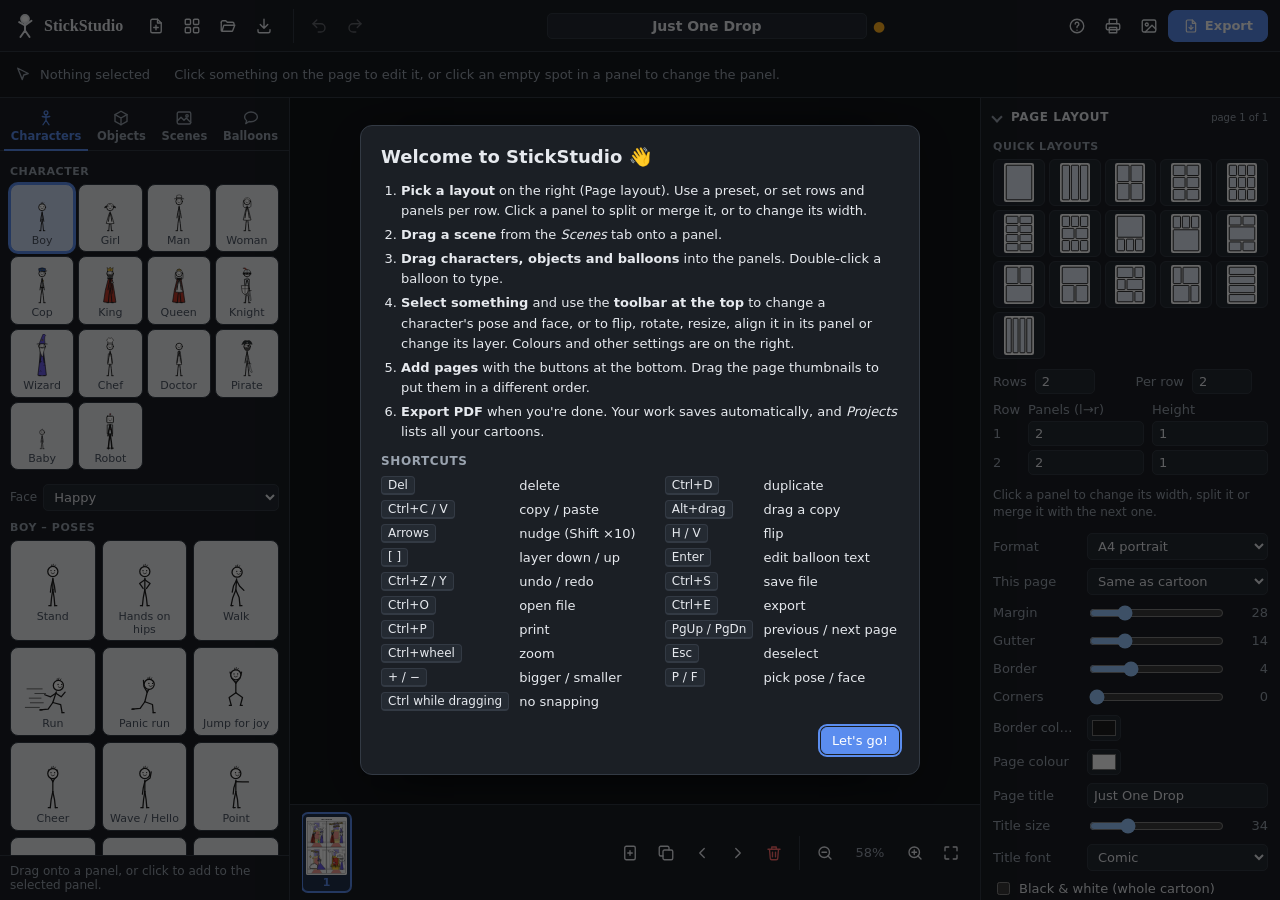
==== commit aeb423d1: "Make the Help dialog fit narrow screens The four-column shortcut table did not fit phones: descripti" ====
--- a/index.html
+++ b/index.html
@@ -373,6 +373,12 @@
   .project-list li > div { flex-basis: 100%; }
   .project-list li b { white-space: normal; overflow-wrap: anywhere; }
   .project-list li button { flex: 1; }
+}
+
+/* ---------- Help on narrow screens: one shortcut per line instead of two side by side */
+@media (max-width: 560px) {
+  .shortcut-grid { grid-template-columns: auto minmax(0, 1fr); gap: 6px 12px; }
+  .help-steps { padding-left: 18px; }
 }
 
 </style>
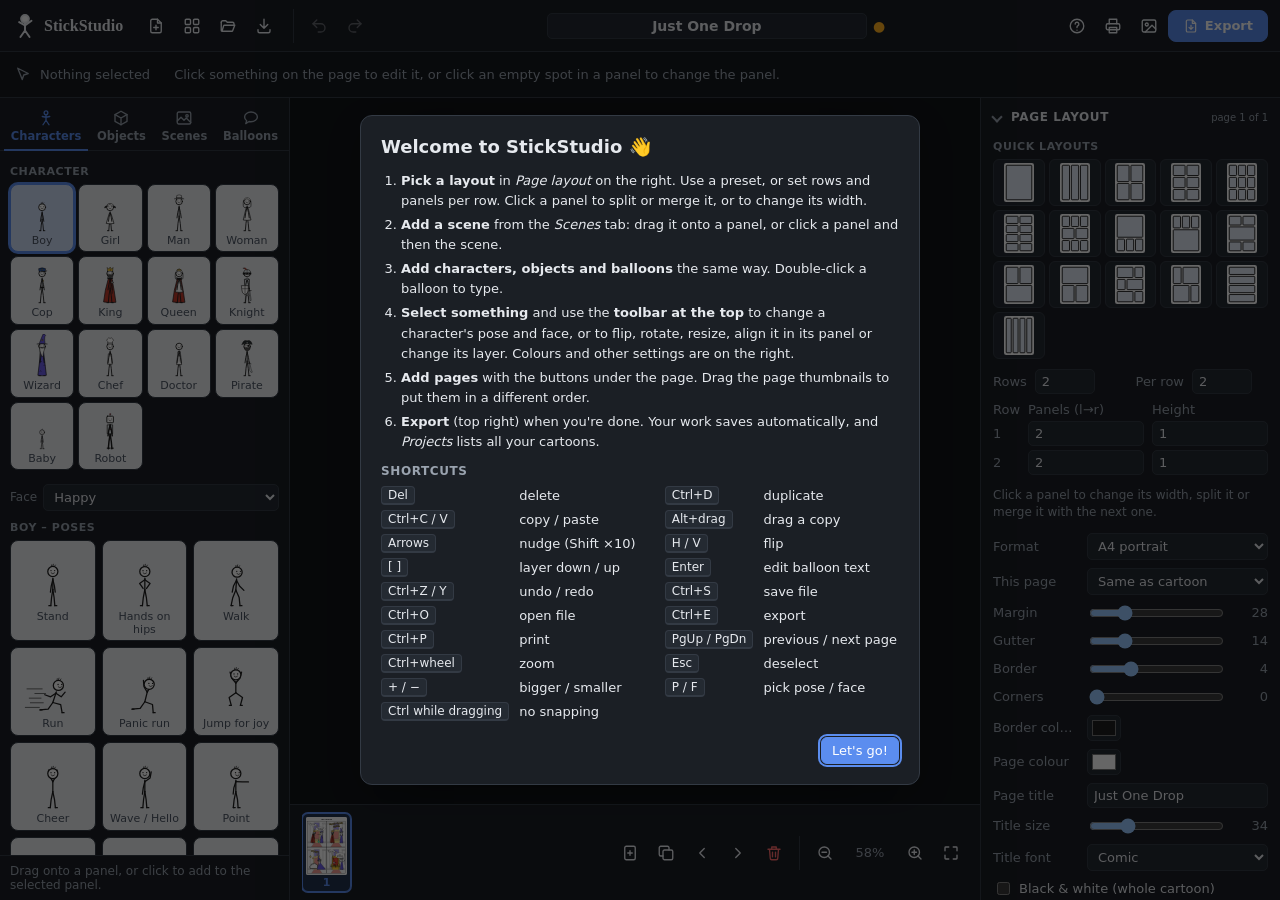
==== commit e0e88b5d: "Fit the Help text and library hint to phones On phones the help text described the desktop: "on the " ====
--- a/index.html
+++ b/index.html
@@ -380,6 +380,13 @@
   .shortcut-grid { grid-template-columns: auto minmax(0, 1fr); gap: 6px 12px; }
   .help-steps { padding-left: 18px; }
 }
+
+/* ---------- text that depends on the screen: layout (wide / stacked, ⋯ menu) and input (mouse / touch) */
+.narrow-only, .touch-only, .menu-only { display: none; }
+@media (max-width: 860px) { .wide-only { display: none; } .narrow-only { display: inline; } }
+@media (max-width: 760px) { .menu-only { display: inline; } }
+@media (hover: none) and (pointer: coarse) { .mouse-only { display: none; } .touch-only { display: inline; } }
+@media (hover: none) and (pointer: coarse) { #helpModal .help-h, #helpModal .shortcut-grid { display: none; } } /* no keyboard on a phone */
 
 </style>
 </head>
@@ -436,7 +443,7 @@
       <button data-tab="balloons" data-tab-icon="balloon" role="tab" aria-selected="false" title="Balloons"><span>Balloons</span></button>
     </nav>
     <div id="libBody" class="lib-body"></div>
-    <div class="lib-hint">Drag onto a panel, or click to add to the selected panel.</div>
+    <div class="lib-hint"><span class="mouse-only">Drag onto a panel, or click to add to the selected panel.</span><span class="touch-only">Tap a panel on the page, then tap something here to add it.</span></div>
   </aside>
 
   <section class="stage">
@@ -514,12 +521,12 @@
   <div class="modal-card wide">
     <h2>Welcome to StickStudio 👋</h2>
     <ol class="help-steps">
-      <li><b>Pick a layout</b> on the right (Page layout). Use a preset, or set rows and panels per row. Click a panel to split or merge it, or to change its width.</li>
-      <li><b>Drag a scene</b> from the <i>Scenes</i> tab onto a panel.</li>
-      <li><b>Drag characters, objects and balloons</b> into the panels. Double-click a balloon to type.</li>
-      <li><b>Select something</b> and use the <b>toolbar at the top</b> to change a character's pose and face, or to flip, rotate, resize, align it in its panel or change its layer. Colours and other settings are on the right.</li>
-      <li><b>Add pages</b> with the buttons at the bottom. Drag the page thumbnails to put them in a different order.</li>
-      <li><b>Export PDF</b> when you're done. Your work saves automatically, and <i>Projects</i> lists all your cartoons.</li>
+      <li><b>Pick a layout</b> in <i>Page layout</i> <span class="wide-only">on the right</span><span class="narrow-only">below the library</span>. Use a preset, or set rows and panels per row. <span class="mouse-only">Click</span><span class="touch-only">Tap</span> a panel to split or merge it, or to change its width.</li>
+      <li><b>Add a scene</b> from the <i>Scenes</i> tab: <span class="mouse-only">drag it onto a panel, or click a panel and then the scene.</span><span class="touch-only">tap a panel, then tap the scene.</span></li>
+      <li><b>Add characters, objects and balloons</b> the same way. <span class="mouse-only">Double-click</span><span class="touch-only">Double-tap</span> a balloon to type.</li>
+      <li><b>Select something</b> and use the <b>toolbar at the top</b> to change a character's pose and face, or to flip, rotate, resize, align it in its panel or change its layer. Colours and other settings are <span class="wide-only">on the right</span><span class="narrow-only">below the library</span>.</li>
+      <li><b>Add pages</b> with the buttons under the page. <span class="mouse-only">Drag the page thumbnails to put them in a different order.</span><span class="touch-only">Use the ◀ ▶ buttons to move a page.</span></li>
+      <li><b>Export</b> (top right) when you're done. Your work saves automatically, and <i>Projects</i><span class="menu-only"> in the ⋯ menu</span> lists all your cartoons.</li>
     </ol>
     <h3 class="help-h">Shortcuts</h3>
     <div class="shortcut-grid">
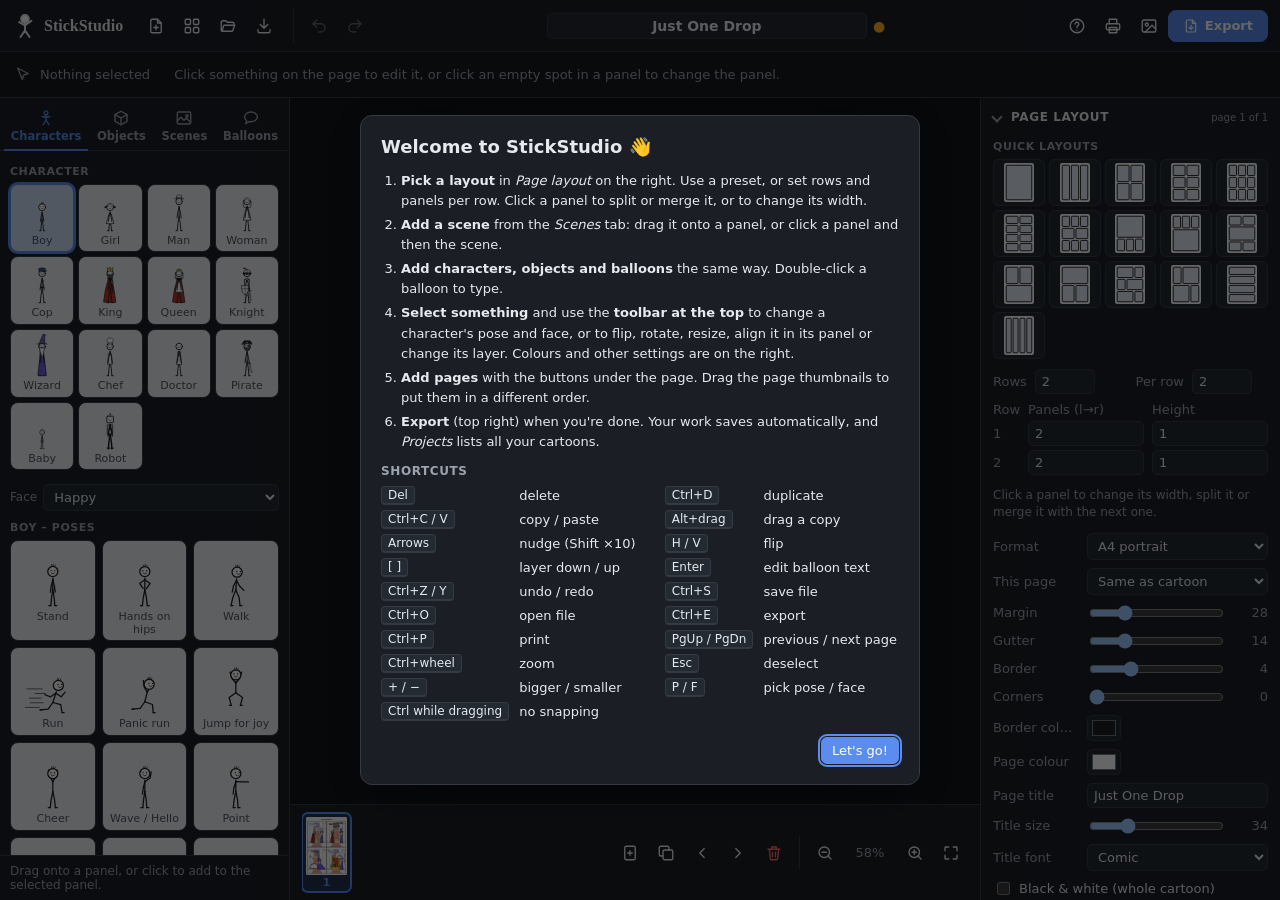
==== commit 2152dac0: "Make the inline balloon text editor usable on phones The on-page text editor copied the balloon's on" ====
--- a/index.html
+++ b/index.html
@@ -144,7 +144,7 @@
 .stage-scroll.drop-hover #page { outline: 3px dashed var(--accent); outline-offset: 4px; }
 .inline-editor {
   position: absolute; resize: none; border: 2px solid var(--accent); border-radius: 6px;
-  background: rgba(255,255,255,.96); color: #1d1d1d; padding: 4px; outline: none; line-height: 1.2; overflow: hidden; z-index: 5;
+  background: rgba(255,255,255,.97); color: #1d1d1d; padding: 6px; outline: none; line-height: 1.2; overflow: auto; z-index: 5; box-shadow: 0 6px 24px rgba(0,0,0,.35);
 }
 .pagebar { display: flex; align-items: center; gap: 6px; padding: 8px 12px; background: var(--panel); border-top: 1px solid var(--line); }
 .zoom-label { min-width: 52px; height: 30px; padding: 0 6px; border: 0; background: transparent; color: var(--muted); font-variant-numeric: tabular-nums; border-radius: 7px; }
@@ -1927,17 +1927,28 @@
     const PM = computePanels(page()), P = panelFor(it, PM);
     const inner = BAL.innerSize(it);
     const z = state.zoom;
-    const w = Math.max(inner.w * z + 16, 140), h = Math.max(inner.h * z + 16, 50);
-    const sr = svg.getBoundingClientRect(), wr = $('#canvasWrap').getBoundingClientRect();
-    const cx = sr.left - wr.left + (P.x + it.x) * z, cy = sr.top - wr.top + (P.y + it.y) * z;
+    // type at a readable size: at least 16 px (smaller text is hard to read, and iPhones zoom the page in for it),
+    // and grow the box by the same factor, but keep it inside the visible part of the canvas
+    const fs = Math.max(it.size * z, 16), k = fs / (it.size * z);
+    const sc = $('#stageScroll').getBoundingClientRect(), wr = $('#canvasWrap').getBoundingClientRect(), sr = svg.getBoundingClientRect();
+    const visW = Math.min(sc.width, innerWidth) - 16, visH = Math.min(sc.height, innerHeight) - 16;
+    const w = clamp(inner.w * z * k + 16, Math.min(160, visW), visW), h = clamp(inner.h * z * k + 16, Math.min(56, visH), Math.max(56, visH * 0.6));
+    // centre on the balloon, then nudge into the visible canvas area (coordinates relative to #canvasWrap)
+    const cx = sr.left + (P.x + it.x) * z, cy = sr.top + (P.y + it.y) * z;
+    const lo = Math.max(sc.left, 0) + 8, to = Math.max(sc.top, 0) + 8;
+    const left = clamp(cx - w / 2, lo, Math.max(lo, Math.min(sc.right, innerWidth) - 8 - w)) - wr.left;
+    const top = clamp(cy - h / 2, to, Math.max(to, Math.min(sc.bottom, innerHeight) - 8 - h)) - wr.top;
     Object.assign(inline.style, {
-      left: (cx - w / 2) + 'px', top: (cy - h / 2) + 'px', width: w + 'px', height: h + 'px',
-      fontFamily: it.font, fontSize: (it.size * z) + 'px', fontWeight: it.bold ? 'bold' : 'normal', fontStyle: it.italic ? 'italic' : 'normal',
+      left: left + 'px', top: top + 'px', width: w + 'px', height: h + 'px',
+      fontFamily: it.font, fontSize: fs + 'px', fontWeight: it.bold ? 'bold' : 'normal', fontStyle: it.italic ? 'italic' : 'normal',
       textAlign: it.align || 'center', textTransform: it.upper ? 'uppercase' : 'none', color: it.style === 'sfx' ? '#1d1d1d' : it.color
     });
     inline.value = it.text || '';
     inline.hidden = false; inlineId = it.id;
-    inline.focus(); inline.select();
+    toggleToolbarMenu(false); // "Edit text" may have been chosen from the ⋯ menu, which would cover the editor
+    inline.focus({ preventScroll: true }); inline.select();
+    // on phones the on-screen keyboard shrinks the visible area a moment later: keep the editor in view
+    setTimeout(() => { if (inlineId === it.id) inline.scrollIntoView({ block: 'nearest', inline: 'nearest' }); }, 350);
   }
   function closeInline(keep) {
     if (!inlineId) return;
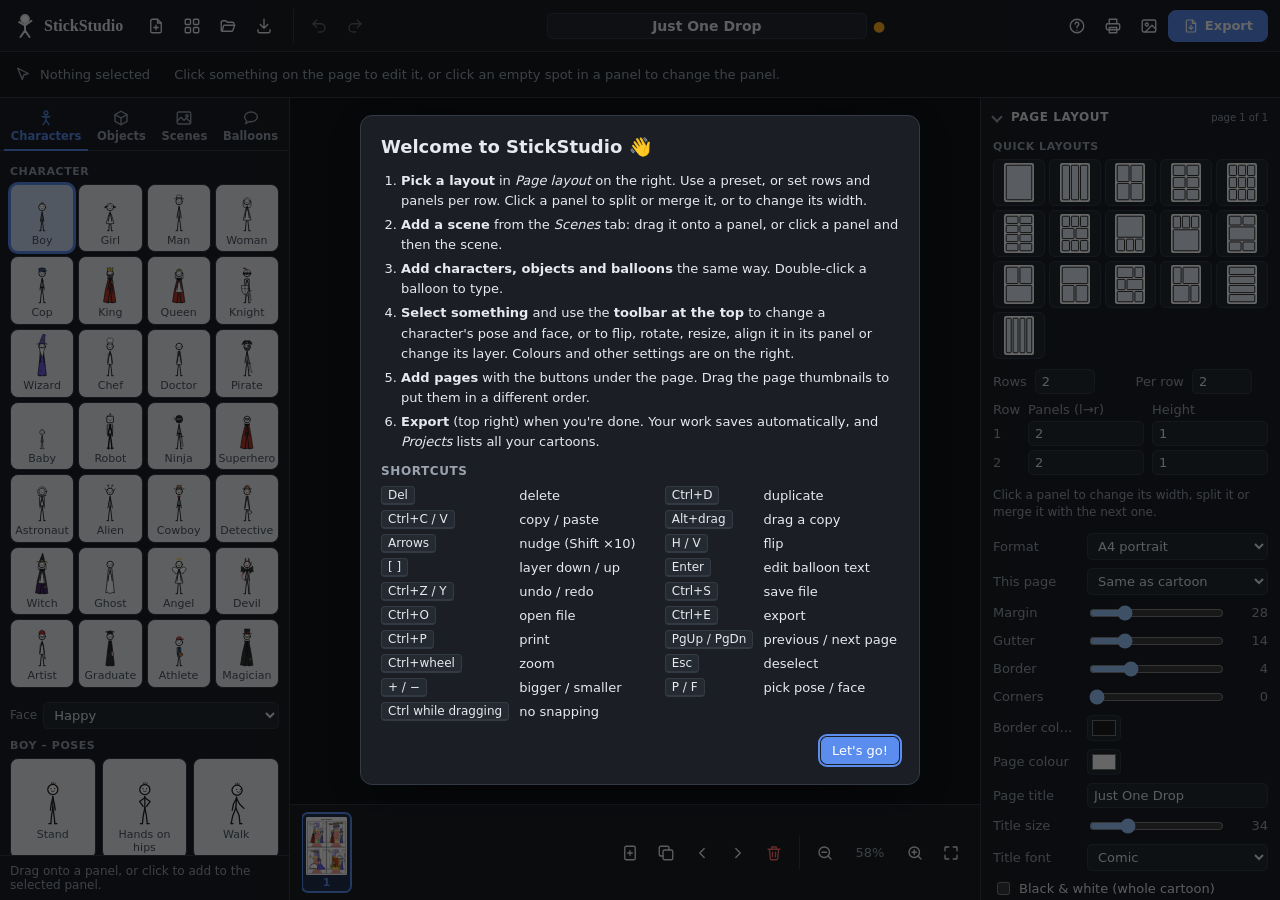
==== commit 827491e5: "Add 14 characters, 12 poses, and 3 hand items to figure library" ====
--- a/index.html
+++ b/index.html
@@ -220,7 +220,7 @@
   .tb-hint { display: none; }
   .main { display: flex; flex-direction: column; height: auto; }
   .stage { order: 1; height: calc(100vh - var(--top-h) - var(--tool-h)); height: calc(100svh - var(--top-h) - var(--tool-h)); min-height: 260px; }
-  .library { order: 2; max-height: 60vh; border-right: 0; border-top: 1px solid var(--line); }
+
   .inspector { order: 3; overflow: visible; border-left: 0; border-top: 1px solid var(--line); }
   .canvas-wrap { padding: 12px; }
 }
@@ -387,6 +387,31 @@
 @media (max-width: 760px) { .menu-only { display: inline; } }
 @media (hover: none) and (pointer: coarse) { .mouse-only { display: none; } .touch-only { display: inline; } }
 @media (hover: none) and (pointer: coarse) { #helpModal .help-h, #helpModal .shortcut-grid { display: none; } } /* no keyboard on a phone */
+
+/* ---------- phones / narrow windows: the library is a bottom sheet, opened with the + button */
+.sheet-head, .lib-fab, .lib-backdrop { display: none; }
+@media (max-width: 860px) {
+  .stage { position: relative; }
+  .lib-fab {
+    display: flex; align-items: center; justify-content: center; position: absolute; right: 14px; bottom: 110px; z-index: 6;
+    width: 56px; height: 56px; padding: 0; border-radius: 50%; border: 0; background: var(--accent); color: #fff;
+    box-shadow: 0 6px 20px rgba(0,0,0,.45);
+  }
+  .lib-fab:hover { background: #4a7de0; }
+  .lib-fab .ico { width: 26px; height: 26px; stroke-width: 2.2; }
+  .library {
+    position: fixed; left: 0; right: 0; bottom: 0; z-index: 45; height: min(72vh, 620px); height: min(72svh, 620px);
+    border: 0; border-top: 1px solid var(--line); border-radius: 16px 16px 0 0; box-shadow: 0 -10px 40px rgba(0,0,0,.5);
+    transform: translateY(105%); visibility: hidden; transition: transform .22s ease, visibility 0s linear .22s;
+  }
+  body.lib-open .library { transform: none; visibility: visible; transition: transform .22s ease; }
+  .lib-backdrop { display: block; position: fixed; inset: 0; z-index: 44; background: rgba(0,0,0,.45); }
+  .lib-backdrop[hidden] { display: none; }
+  .sheet-head { display: flex; align-items: center; gap: 8px; padding: 14px 8px 2px 16px; position: relative; }
+  .sheet-head b { flex: 1; font-size: 15px; }
+  .sheet-grip { position: absolute; top: 6px; left: 50%; width: 40px; height: 4px; margin-left: -20px; border-radius: 2px; background: var(--line); }
+}
+@media (max-width: 860px) and (prefers-reduced-motion: reduce) { .library, body.lib-open .library { transition: none; } }
 
 </style>
 </head>
@@ -435,7 +460,9 @@
 <div id="toolbar" class="toolbar" role="toolbar" aria-label="Edit the selection"></div>
 
 <main class="main">
-  <aside class="library">
+  <aside class="library" id="library" aria-label="Library">
+    <!-- phones: the library is a sheet that slides up from the bottom (opened with the + button on the canvas) -->
+    <div class="sheet-head"><span class="sheet-grip" aria-hidden="true"></span><b>Add to the page</b><button class="ibtn" data-act="closeLib" data-icon="close" data-tip="Close" aria-label="Close the library"></button></div>
     <nav class="lib-tabs" role="tablist" aria-label="Library">
       <button data-tab="characters" data-tab-icon="figure" class="active" role="tab" aria-selected="true" title="Characters"><span>Characters</span></button>
       <button data-tab="objects" data-tab-icon="object" role="tab" aria-selected="false" title="Objects"><span>Objects</span></button>
@@ -446,7 +473,10 @@
     <div class="lib-hint"><span class="mouse-only">Drag onto a panel, or click to add to the selected panel.</span><span class="touch-only">Tap a panel on the page, then tap something here to add it.</span></div>
   </aside>
 
+  <div id="libBackdrop" class="lib-backdrop" hidden></div>
+
   <section class="stage">
+    <button id="libFab" class="lib-fab" data-act="openLib" data-icon="plus" data-tip="Add characters, objects, scenes or balloons" aria-label="Add characters, objects, scenes or balloons" aria-controls="library" aria-expanded="false"></button>
     <div id="stageScroll" class="stage-scroll">
       <div id="canvasWrap" class="canvas-wrap">
         <svg id="page" xmlns="http://www.w3.org/2000/svg"></svg>
@@ -521,10 +551,10 @@
   <div class="modal-card wide">
     <h2>Welcome to StickStudio 👋</h2>
     <ol class="help-steps">
-      <li><b>Pick a layout</b> in <i>Page layout</i> <span class="wide-only">on the right</span><span class="narrow-only">below the library</span>. Use a preset, or set rows and panels per row. <span class="mouse-only">Click</span><span class="touch-only">Tap</span> a panel to split or merge it, or to change its width.</li>
-      <li><b>Add a scene</b> from the <i>Scenes</i> tab: <span class="mouse-only">drag it onto a panel, or click a panel and then the scene.</span><span class="touch-only">tap a panel, then tap the scene.</span></li>
+      <li><b>Pick a layout</b> in <i>Page layout</i> <span class="wide-only">on the right</span><span class="narrow-only">below the page</span>. Use a preset, or set rows and panels per row. <span class="mouse-only">Click</span><span class="touch-only">Tap</span> a panel to split or merge it, or to change its width.</li>
+      <li><b>Add a scene</b> from the <i>Scenes</i> tab<span class="narrow-only"> (the <b>+</b> button opens the library)</span>: <span class="mouse-only">drag it onto a panel, or click a panel and then the scene.</span><span class="touch-only">tap a panel, then tap the scene.</span></li>
       <li><b>Add characters, objects and balloons</b> the same way. <span class="mouse-only">Double-click</span><span class="touch-only">Double-tap</span> a balloon to type.</li>
-      <li><b>Select something</b> and use the <b>toolbar at the top</b> to change a character's pose and face, or to flip, rotate, resize, align it in its panel or change its layer. Colours and other settings are <span class="wide-only">on the right</span><span class="narrow-only">below the library</span>.</li>
+      <li><b>Select something</b> and use the <b>toolbar at the top</b> to change a character's pose and face, or to flip, rotate, resize, align it in its panel or change its layer. Colours and other settings are <span class="wide-only">on the right</span><span class="narrow-only">below the page</span>.</li>
       <li><b>Add pages</b> with the buttons under the page. <span class="mouse-only">Drag the page thumbnails to put them in a different order.</span><span class="touch-only">Use the ◀ ▶ buttons to move a page.</span></li>
       <li><b>Export</b> (top right) when you're done. Your work saves automatically, and <i>Projects</i><span class="menu-only"> in the ⋯ menu</span> lists all your cartoons.</li>
     </ol>
@@ -596,24 +626,50 @@
     bow:      { name: 'Bow',          view: 'side', lean: 55, head: 25, dx: -22, la: [5, 15], ra: [25, 35], ll: [-4, -2], rl: [4, 2] },
     hug:      { name: 'Arms open',    view: 'front', la: [-100, -125], ra: [100, 125], ll: [-9, -5], rl: [9, 5] },
     fly:      { name: 'Fly / super',  view: 'side', lean: 78, dx: -34, la: [70, 60], ra: [100, 100], ll: [-80, -88], rl: [-72, -95], lift: 40 },
+    victory:  { name: 'Victory',      view: 'front', la: [-25, -15], ra: [155, 175], ll: [-20, -10], rl: [20, 10] },
+    flex:     { name: 'Flex',         view: 'front', la: [-85, 165], ra: [85, -165], ll: [-16, -8], rl: [16, 8] },
+    crossed:  { name: 'Arms crossed', view: 'front', la: [-35, 95], ra: [35, -95], ll: [-8, -4], rl: [8, 4] },
+    facepalm: { name: 'Facepalm',     view: 'front', lean: 6, head: 16, la: [-14, -8], ra: [110, -135], ll: [-9, -5], rl: [9, 5] },
+    dab:      { name: 'Dab',          view: 'side', lean: 8, head: 24, la: [105, 115], ra: [65, -135], ll: [-18, -10], rl: [22, 6] },
+    salute:   { name: 'Salute',       view: 'front', la: [-12, -6], ra: [80, -145], ll: [-7, -4], rl: [7, 4] },
+    clap:     { name: 'Clap',         view: 'side', la: [45, 115], ra: [60, 130], ll: [-9, -5], rl: [9, 5] },
+    meditate: { name: 'Meditate',     view: 'front', la: [-45, -15], ra: [45, 15], ll: [-75, 70], rl: [75, -70], ground: 'hip', lift: 14 },
+    crouch:   { name: 'Crouch',       view: 'side', lean: 32, head: 15, la: [-30, 20], ra: [40, 110], ll: [75, -55], rl: [95, -25] },
+    reach:    { name: 'Reach up',     view: 'side', lean: 10, la: [130, 165], ra: [155, 178], ll: [-20, -45], rl: [45, 10] },
+    splitjump:{ name: 'Star jump',    view: 'front', la: [-130, -155], ra: [130, 155], ll: [-85, -80], rl: [85, 80], lift: 32 },
+    sleep:    { name: 'Sleep / Lie',  view: 'side', lean: 84, dx: -10, la: [95, 110], ra: [85, 100], ll: [-88, -90], rl: [-82, -85], ground: 'hip', fxAuto: ['zzz'] },
   };
 
   // ---------------------------------------------------------------- characters
   const CHARACTERS = {
-    boy:    { name: 'Boy',    prop: 'kid',   hair: 'tuft' },
-    girl:   { name: 'Girl',   prop: 'kid',   hair: 'pigtails', dress: true },
-    man:    { name: 'Man',    prop: 'adult', hat: 'fedora' },
-    woman:  { name: 'Woman',  prop: 'adult', hair: 'long', dress: true },
-    cop:    { name: 'Cop',    prop: 'adult', hat: 'police', badge: true, belt: true },
-    king:   { name: 'King',   prop: 'adult', hat: 'crown', robe: 'cape', beard: 'short', handR: 'scepter' },
-    queen:  { name: 'Queen',  prop: 'adult', hair: 'long', hat: 'tiara', dress: true, robe: 'cape' },
-    knight: { name: 'Knight', prop: 'adult', hat: 'helmet', armor: true, handR: 'sword', handL: 'shield' },
-    wizard: { name: 'Wizard', prop: 'adult', hat: 'wizard', beard: 'long', robe: 'long', handL: 'staff' },
-    chef:   { name: 'Chef',   prop: 'adult', hat: 'chef', apron: true },
-    doctor: { name: 'Doctor', prop: 'adult', coat: true, mirror: true },
-    pirate: { name: 'Pirate', prop: 'adult', hat: 'pirate', patch: true, beard: 'short', handR: 'cutlass' },
-    baby:   { name: 'Baby',   prop: 'kid',   hair: 'curl', scale: 0.7 },
-    robot:  { name: 'Robot',  prop: 'adult', robot: true },
+    boy:       { name: 'Boy',       prop: 'kid',   hair: 'tuft' },
+    girl:      { name: 'Girl',      prop: 'kid',   hair: 'pigtails', dress: true },
+    man:       { name: 'Man',       prop: 'adult', hat: 'fedora' },
+    woman:     { name: 'Woman',     prop: 'adult', hair: 'long', dress: true },
+    cop:       { name: 'Cop',       prop: 'adult', hat: 'police', badge: true, belt: true },
+    king:      { name: 'King',      prop: 'adult', hat: 'crown', robe: 'cape', beard: 'short', handR: 'scepter' },
+    queen:     { name: 'Queen',     prop: 'adult', hair: 'long', hat: 'tiara', dress: true, robe: 'cape' },
+    knight:    { name: 'Knight',    prop: 'adult', hat: 'helmet', armor: true, handR: 'sword', handL: 'shield' },
+    wizard:    { name: 'Wizard',    prop: 'adult', hat: 'wizard', beard: 'long', robe: 'long', handL: 'staff' },
+    chef:      { name: 'Chef',      prop: 'adult', hat: 'chef', apron: true },
+    doctor:    { name: 'Doctor',    prop: 'adult', coat: true, mirror: true },
+    pirate:    { name: 'Pirate',    prop: 'adult', hat: 'pirate', patch: true, beard: 'short', handR: 'cutlass' },
+    baby:      { name: 'Baby',      prop: 'kid',   hair: 'curl', scale: 0.7 },
+    robot:     { name: 'Robot',     prop: 'adult', robot: true },
+    ninja:     { name: 'Ninja',     prop: 'adult', hat: 'ninja', belt: true, handR: 'sword' },
+    hero:      { name: 'Superhero', prop: 'adult', robe: 'cape', mask: 'domino', emblem: true, belt: true },
+    astro:     { name: 'Astronaut', prop: 'adult', hat: 'astro', suit: 'astro' },
+    alien:     { name: 'Alien',     prop: 'adult', hat: 'antenna', ears: 'alien' },
+    cowboy:    { name: 'Cowboy',    prop: 'adult', hat: 'cowboy', bandana: true, belt: true },
+    detective: { name: 'Detective', prop: 'adult', hat: 'deerstalker', coat: true, handR: 'magnifier' },
+    witch:     { name: 'Witch',     prop: 'adult', hat: 'witch', hair: 'long', dress: true, robe: 'cape', handR: 'wand' },
+    ghost:     { name: 'Ghost',     prop: 'adult', ghost: true },
+    angel:     { name: 'Angel',     prop: 'adult', hat: 'halo', wings: 'angel', dress: true },
+    devil:     { name: 'Devil',     prop: 'adult', hat: 'horns', wings: 'bat', tail: 'devil', beard: 'goatee', handR: 'trident' },
+    artist:    { name: 'Artist',    prop: 'adult', hat: 'beret', apron: true, mustache: true, handR: 'paintbrush' },
+    grad:      { name: 'Graduate',  prop: 'adult', hat: 'grad', robe: 'long', handR: 'scroll' },
+    athlete:   { name: 'Athlete',   prop: 'kid',   hat: 'cap', jersey: true, handR: 'ball' },
+    magician:  { name: 'Magician',  prop: 'adult', hat: 'tophat', robe: 'cape', mustache: true, handR: 'wand' },
   };
 
   const EXPRESSIONS = {
@@ -631,7 +687,8 @@
     none: 'Nothing', sword: 'Sword', cutlass: 'Cutlass', shield: 'Shield', staff: 'Staff', scepter: 'Scepter',
     spear: 'Spear', wand: 'Magic wand', bag: 'Handbag', briefcase: 'Briefcase', flower: 'Flower',
     book: 'Book', cup: 'Cup', phone: 'Phone', umbrella: 'Umbrella', sign: 'Sign', balloon: 'Balloon',
-    torch: 'Torch', magnifier: 'Magnifier', flag: 'Flag', pan: 'Frying pan', ball: 'Ball', letter: 'Letter'
+    torch: 'Torch', magnifier: 'Magnifier', flag: 'Flag', pan: 'Frying pan', ball: 'Ball', letter: 'Letter',
+    paintbrush: 'Paintbrush', trident: 'Trident', scroll: 'Diploma / Scroll'
   };
 
   // ---------------------------------------------------------------- math helpers
@@ -733,6 +790,9 @@
       case 'pan': return along(`<line x1="0" y1="0" x2="0" y2="18" stroke-width="3.4"/><ellipse cx="0" cy="30" rx="11" ry="12" fill="#555" stroke-width="2.4"/>`);
       case 'ball': return up(`<circle cx="0" cy="-10" r="10" fill="#ff9f43" stroke-width="2.2"/><path d="M-10,-10 h20 M0,-20 v20" stroke-width="1.4"/>`);
       case 'letter': return up(`<rect x="-12" y="-12" width="24" height="16" fill="${PAPER}" stroke-width="2"/><path d="M-12,-12 L0,-3 L12,-12" stroke-width="1.6"/>`);
+      case 'paintbrush': return along(`<line x1="0" y1="0" x2="0" y2="24" stroke-width="2.8"/><path d="M-2,24 L2,24 L3,31 Q0,35 -3,31 Z" fill="#e74c3c" stroke-width="1.6"/>`);
+      case 'trident': return up(`<line x1="0" y1="-82" x2="0" y2="62" stroke-width="3"/><path d="M-10,-96 L-10,-80 Q0,-74 10,-80 L10,-96 M0,-102 L0,-77" stroke-width="2.6"/><path d="M-10,-96 l-2,4 M0,-102 l-2,4 M10,-96 l-2,4" stroke-width="2"/>`);
+      case 'scroll': return along(`<rect x="-4" y="-8" width="8" height="24" rx="3" fill="${PAPER}" stroke-width="2.2"/><line x1="-4" y1="4" x2="4" y2="4" stroke="#e74c3c" stroke-width="2.6"/>`);
       default: return '';
     }
   }
@@ -828,30 +888,51 @@
     const tdir = (a) => vec(180 - s.lean, a); // along torso upward
     const perp = (a) => vec(90 - s.lean, a);  // perpendicular to torso (forward)
 
-    // --- robe / cape (behind)
+    // --- robe / cape / wings / tail (behind)
+    if (ch.wings === 'angel') {
+      const sh = s.shoulder;
+      const wSide = (d) => `<path d="M${P(sh)} Q${f(sh[0] + d * 24)},${f(sh[1] - 28)} ${f(sh[0] + d * 36)},${f(sh[1] - 8)} Q${f(sh[0] + d * 34)},${f(sh[1] + 10)} ${f(sh[0] + d * 22)},${f(sh[1] + 12)} Q${f(sh[0] + d * 26)},${f(sh[1] + 18)} ${f(sh[0] + d * 14)},${f(sh[1] + 18)} Q${f(sh[0] + d * 8)},${f(sh[1] + 14)} ${P(sh)} Z" fill="${PAPER}" stroke-width="${lw * 0.7}"/>`;
+      back += side ? wSide(-1) : (wSide(-1) + wSide(1));
+    }
+    if (ch.wings === 'bat') {
+      const sh = s.shoulder;
+      const wSide = (d) => `<path d="M${P(sh)} L${f(sh[0] + d * 30)},${f(sh[1] - 20)} Q${f(sh[0] + d * 28)},${f(sh[1] - 2)} ${f(sh[0] + d * 32)},${f(sh[1] + 8)} Q${f(sh[0] + d * 20)},${f(sh[1] + 4)} ${f(sh[0] + d * 18)},${f(sh[1] + 16)} Q${f(sh[0] + d * 10)},${f(sh[1] + 6)} ${P(sh)} Z" fill="${it.cloth || '#2d3436'}" stroke-width="${lw * 0.7}"/>`;
+      back += side ? wSide(-1) : (wSide(-1) + wSide(1));
+    }
+    if (ch.tail === 'devil') {
+      const hp = s.hip;
+      back += `<path d="M${P(hp)} Q${f(hp[0] - 24)},${f(hp[1] + 12)} ${f(hp[0] - 28)},${f(hp[1] - 12)} Q${f(hp[0] - 30)},${f(hp[1] - 24)} ${f(hp[0] - 22)},${f(hp[1] - 26)}" stroke="#c0392b" stroke-width="2.6"/>`
+        + `<path d="M${f(hp[0] - 22)},${f(hp[1] - 26)} l-5,-3 l8,-2 l-1,8 z" fill="#c0392b" stroke="#c0392b" stroke-width="1"/>`;
+    }
     if (ch.robe === 'cape') {
       const top = s.shoulder;
       const bl = [s.hip[0] - 34 + s.lean * 0.4, GROUND - GROUND + Math.max(s.ll.f[1], s.rl.f[1]) - 4];
       const br = [s.hip[0] + 30 + s.lean * 0.6, bl[1] + 2];
-      back += `<path d="M${P(add(top, perp(-10)))} Q${P([bl[0] + 6, (top[1] + bl[1]) / 2])} ${P(bl)} Q${P([(bl[0] + br[0]) / 2, bl[1] + 6])} ${P(br)} Q${P([br[0] - 8, (top[1] + br[1]) / 2])} ${P(add(top, perp(10)))} Z" fill="${it.cloth || '#c0392b'}" stroke-width="${lw * 0.8}"/>`;
+      const capeFill = it.cloth || (ch.hat === 'witch' ? '#4a2c6b' : ch.hat === 'tophat' ? '#2d3436' : '#c0392b');
+      back += `<path d="M${P(add(top, perp(-10)))} Q${P([bl[0] + 6, (top[1] + bl[1]) / 2])} ${P(bl)} Q${P([(bl[0] + br[0]) / 2, bl[1] + 6])} ${P(br)} Q${P([br[0] - 8, (top[1] + br[1]) / 2])} ${P(add(top, perp(10)))} Z" fill="${capeFill}" stroke-width="${lw * 0.8}"/>`;
       back += `<path d="M${P(add(s.neck, perp(-12)))} Q${P(add(s.neck, [0, 6]))} ${P(add(s.neck, perp(12)))}" stroke-width="${lw * 1.6}" stroke-dasharray="1 5"/>`;
     }
 
     // --- legs
     const foot = (leg, dir) => { const d = side ? 1 : dir; return `<line x1="${f(leg.f[0])}" y1="${f(leg.f[1])}" x2="${f(leg.f[0] + d * 7)}" y2="${f(leg.f[1])}" stroke-width="${lw}"/>`; };
-    let legs = line([s.hip, s.ll.k, s.ll.f]) + line([s.hip, s.rl.k, s.rl.f]) + foot(s.ll, -1) + foot(s.rl, 1);
+    let legs = ch.ghost ? '' : (line([s.hip, s.ll.k, s.ll.f]) + line([s.hip, s.rl.k, s.rl.f]) + foot(s.ll, -1) + foot(s.rl, 1));
     if (ch.armor) legs += line([s.hip, s.ll.k, s.ll.f], lw + 5).replace('<polyline', `<polyline opacity="0.18"`) + `<circle cx="${f(s.ll.k[0])}" cy="${f(s.ll.k[1])}" r="4" fill="${PAPER}" stroke-width="2"/><circle cx="${f(s.rl.k[0])}" cy="${f(s.rl.k[1])}" r="4" fill="${PAPER}" stroke-width="2"/>`;
     if (ch.robot) legs = line([s.hip, s.ll.k, s.ll.f], lw + 3) + line([s.hip, s.rl.k, s.rl.f], lw + 3) + `<rect x="${f(s.ll.f[0] - 6)}" y="${f(s.ll.f[1] - 5)}" width="14" height="5" fill="${stroke}"/><rect x="${f(s.rl.f[0] - 6)}" y="${f(s.rl.f[1] - 5)}" width="14" height="5" fill="${stroke}"/>`;
     body += legs;
 
     // --- torso
     const torsoLine = line([s.hip, s.neck]);
-    if (ch.robe === 'long') {
+    if (ch.ghost) {
+      const g = Math.max(s.ll.f[1], s.rl.f[1]) - 4;
+      const cxr = s.hip[0] + s.lean * 0.2;
+      body += `<path d="M${P(add(s.neck, perp(-9)))} L${f(cxr - 22)},${f(g)} Q${f(cxr - 14)},${f(g - 8)} ${f(cxr - 7)},${f(g)} Q${f(cxr)},${f(g + 7)} ${f(cxr + 7)},${f(g)} Q${f(cxr + 14)},${f(g - 8)} ${f(cxr + 22)},${f(g)} L${P(add(s.neck, perp(9)))} Z" fill="${cloth}" stroke-width="${lw * 0.8}"/>`;
+    } else if (ch.robe === 'long') {
       const g = Math.max(s.ll.f[1], s.rl.f[1]) - 2;
       const spread = Math.max(22, Math.abs(s.ll.f[0] - s.rl.f[0]) / 2 + 12);
       const cxr = (s.ll.f[0] + s.rl.f[0]) / 2;
-      body += `<path d="M${P(add(s.neck, perp(-7)))} L${f(cxr - spread)},${f(g)} Q${f(cxr)},${f(g + 5)} ${f(cxr + spread)},${f(g)} L${P(add(s.neck, perp(7)))} Z" fill="${it.cloth || '#6c5ce7'}" stroke-width="${lw * 0.8}"/>`;
-      body += `<path d="M${f(cxr - spread * 0.5)},${f(g - 20)} l3,-5 3,5 M${f(cxr + spread * 0.4)},${f(g - 50)} l3,-5 3,5" stroke-width="1.6"/>`;
+      const robeFill = it.cloth || (ch.hat === 'grad' ? '#2d3436' : '#6c5ce7');
+      body += `<path d="M${P(add(s.neck, perp(-7)))} L${f(cxr - spread)},${f(g)} Q${f(cxr)},${f(g + 5)} ${f(cxr + spread)},${f(g)} L${P(add(s.neck, perp(7)))} Z" fill="${robeFill}" stroke-width="${lw * 0.8}"/>`;
+      if (ch.hat !== 'grad') body += `<path d="M${f(cxr - spread * 0.5)},${f(g - 20)} l3,-5 3,5 M${f(cxr + spread * 0.4)},${f(g - 50)} l3,-5 3,5" stroke-width="1.6"/>`;
     } else if (ch.dress) {
       const top = add(s.neck, tdir(-10));
       const hemY = s.hip[1] + 20;
@@ -866,8 +947,18 @@
       const a = add(s.neck, tdir(-4)), b = add(s.hip, tdir(2));
       body += `<path d="M${P(add(a, perp(-13)))} L${P(add(a, perp(13)))} L${P(add(b, perp(13)))} L${P(add(b, perp(-13)))} Z" fill="${it.cloth || '#dfe6e9'}" stroke-width="${lw * 0.8}"/>`
         + `<circle cx="${f((a[0] + b[0]) / 2)}" cy="${f((a[1] + b[1]) / 2)}" r="4" fill="#ff4757" stroke-width="1.6"/>`;
+    } else if (ch.suit === 'astro') {
+      const a = add(s.neck, tdir(-4)), b = add(s.hip, tdir(2));
+      body += `<path d="M${P(add(a, perp(-12)))} L${P(add(a, perp(12)))} L${P(add(b, perp(11)))} L${P(add(b, perp(-11)))} Z" fill="${it.cloth || '#f5f6fa'}" stroke-width="${lw * 0.8}"/>`
+        + `<rect x="${f((a[0] + b[0]) / 2 - 6)}" y="${f((a[1] + b[1]) / 2 - 5)}" width="12" height="10" rx="1.5" fill="#dfe6e9" stroke-width="1.8"/>`
+        + `<circle cx="${f((a[0] + b[0]) / 2 - 2)}" cy="${f((a[1] + b[1]) / 2)}" r="1.5" fill="#e74c3c" stroke="none"/><circle cx="${f((a[0] + b[0]) / 2 + 2.5)}" cy="${f((a[1] + b[1]) / 2)}" r="1.5" fill="#3498db" stroke="none"/>`;
     } else {
       body += torsoLine;
+      if (ch.jersey) {
+        const a = add(s.neck, tdir(-4)), b = add(s.hip, tdir(2));
+        body += `<path d="M${P(add(a, perp(-9)))} L${P(add(a, perp(9)))} L${P(add(b, perp(8)))} L${P(add(b, perp(-8)))} Z" fill="${it.cloth || '#3498db'}" stroke-width="${lw * 0.7}"/>`
+          + `<line x1="${f(add(a, tdir(-12))[0] - 5)}" y1="${f(add(a, tdir(-12))[1])}" x2="${f(add(a, tdir(-12))[0] + 5)}" y2="${f(add(a, tdir(-12))[1])}" stroke="${PAPER}" stroke-width="2"/>`;
+      }
       if (ch.coat) {
         const a = add(s.neck, tdir(-4)), b = add(s.hip, tdir(-18));
         body += `<path d="M${P(add(a, perp(-6)))} L${P(add(b, perp(-13)))} L${P(add(b, perp(13)))} L${P(add(a, perp(6)))} Z" fill="${it.cloth || PAPER}" stroke-width="${lw * 0.7}"/>` + torsoLine.replace(`stroke-width="${lw}"`, `stroke-width="1.5"`);
@@ -877,6 +968,8 @@
         body += `<path d="M${P(add(a, perp(-7)))} L${P(add(a, perp(7)))} L${P(add(b, perp(11)))} L${P(add(b, perp(-11)))} Z" fill="${it.cloth || PAPER}" stroke-width="${lw * 0.7}"/>`;
       }
     }
+    if (ch.emblem) { const c = add(s.neck, tdir(-16)); body += `<path transform="translate(${P(c)}) scale(0.7)" d="M0,-8 L7,0 L0,8 L-7,0 Z" fill="#ffd23c" stroke-width="2"/>`; }
+    if (ch.bandana) { const n = s.neck; body += `<path d="M${P(add(n, perp(-7)))} L${P(add(n, perp(7)))} L${P(add(n, tdir(-12)))} Z" fill="#e74c3c" stroke-width="2"/>`; }
     if (ch.badge) { const b = add(s.neck, tdir(-14)); const c = add(b, perp(5)); body += `<path transform="translate(${P(c)}) scale(0.55)" d="M0,-8 l2.4,5 5.6,.8 -4,3.9 1,5.5 -5,-2.6 -5,2.6 1,-5.5 -4,-3.9 5.6,-.8z" fill="#ffd23c" stroke-width="2.4"/>`; }
     if (ch.belt) { const b = add(s.hip, tdir(4)); body += `<line x1="${f(add(b, perp(-7))[0])}" y1="${f(add(b, perp(-7))[1])}" x2="${f(add(b, perp(7))[0])}" y2="${f(add(b, perp(7))[1])}" stroke-width="${lw + 2}"/>`; }
     if (ch.mirror) { const b = add(s.neck, tdir(-9)); body += `<path d="M${P(add(b, perp(-5)))} Q${P(add(add(b, tdir(-14)), perp(0)))} ${P(add(b, perp(5)))}" stroke-width="1.6"/><circle cx="${f(add(add(b, tdir(-15)), perp(0))[0])}" cy="${f(add(add(b, tdir(-15)), perp(0))[1])}" r="3" fill="#ccc" stroke-width="1.4"/>`; }
@@ -898,6 +991,10 @@
 
     // --- head
     const baseR = r;
+    if (ch.ears === 'alien') {
+      head += `<path d="M${f(hx - r + 2)},${f(hy - 4)} L${f(hx - r - 10)},${f(hy - 14)} L${f(hx - r + 4)},${f(hy + 4)} Z" fill="${PAPER}" stroke-width="2.2"/>`
+        + `<path d="M${f(hx + r - 2)},${f(hy - 4)} L${f(hx + r + 10)},${f(hy - 14)} L${f(hx + r - 4)},${f(hy + 4)} Z" fill="${PAPER}" stroke-width="2.2"/>`;
+    }
     if (ch.hair === 'long') {
       head += `<path d="M${f(hx - r - 2)},${f(hy - 2)} Q${f(hx - r - 6)},${f(hy + r + 10)} ${f(hx - r + 2)},${f(hy + r + 14)} L${f(hx + r - 2)},${f(hy + r + 14)} Q${f(hx + r + 6)},${f(hy + r + 10)} ${f(hx + r + 2)},${f(hy - 2)} Z" fill="${it.hairColor || stroke}" fill-opacity="${it.hairColor ? 1 : 0.0}" stroke-width="${lw * 0.7}"/>`;
     }
@@ -905,6 +1002,16 @@
       head += `<rect x="${f(hx - r)}" y="${f(hy - r)}" width="${f(2 * r)}" height="${f(2 * r)}" rx="4" fill="${PAPER}" stroke-width="${lw}"/><line x1="${f(hx)}" y1="${f(hy - r)}" x2="${f(hx)}" y2="${f(hy - r - 9)}" stroke-width="2.4"/><circle cx="${f(hx)}" cy="${f(hy - r - 11)}" r="3" fill="#ff4757" stroke-width="1.6"/>`;
     } else {
       head += `<circle cx="${f(hx)}" cy="${f(hy)}" r="${baseR}" fill="${PAPER}" stroke-width="${lw}"/>`;
+    }
+    if (ch.hat === 'ninja') {
+      const nf = it.cloth || '#2d3436';
+      head += `<path d="M${f(hx - r)},${f(hy - 5)} A${r},${r} 0 0 1 ${f(hx + r)},${f(hy - 5)} Z" fill="${nf}" stroke-width="2"/>`
+        + `<path d="M${f(hx - r)},${f(hy + 1)} A${r},${r} 0 0 0 ${f(hx + r)},${f(hy + 1)} Z" fill="${nf}" stroke-width="2"/>`
+        + `<path d="M${f(hx - r - 1)},${f(hy - 6)} l-10,-3 m10,5 l-9,3" stroke="${nf}" stroke-width="2.4"/>`;
+    }
+    if (ch.mask === 'domino') {
+      const mx = hx + (side ? r * 0.3 : 0), my = hy - r * 0.18;
+      head += `<path d="M${f(mx - r * 0.65)},${f(my - 4)} Q${f(mx)},${f(my - 2)} ${f(mx + r * 0.65)},${f(my - 4)} L${f(mx + r * 0.6)},${f(my + 4)} Q${f(mx)},${f(my + 2)} ${f(mx - r * 0.6)},${f(my + 4)} Z" fill="${it.cloth || '#2d3436'}" stroke="none"/>`;
     }
     head += face(it.expr || 'happy', s.headC, r, side, stroke, it.flipX);
 
@@ -919,7 +1026,15 @@
     }
     if (ch.patch) head += `<path d="M${f(hx - r + 2)},${f(hy - 9)} L${f(hx + r - 1)},${f(hy - 3)}" stroke-width="1.6"/><ellipse cx="${f(hx + (side ? r * 0.3 : 0) + r * 0.36)}" cy="${f(hy - r * 0.18)}" rx="4.5" ry="4" fill="${stroke}"/>`;
 
-    // beard
+    // beard & mustache
+    if (ch.mustache) {
+      const mx = hx + (side ? r * 0.3 : 0), my = hy + r * 0.18;
+      head += `<path d="M${f(mx)},${f(my)} q-5,-4 -10,-1 q-3,2 -2,-2 q4,3 12,1 q8,2 12,-1 q1,4 -2,2 q-5,-3 -10,1 z" fill="${it.hairColor || stroke}" stroke-width="1.2"/>`;
+    }
+    if (ch.beard === 'goatee') {
+      const mx = hx + (side ? r * 0.3 : 0);
+      head += `<path d="M${f(mx - 4)},${f(hy + r - 2)} L${f(mx)},${f(hy + r + 8)} L${f(mx + 4)},${f(hy + r - 2)} Z" fill="${it.hairColor || '#2d3436'}" stroke-width="1.6"/>`;
+    }
     if (ch.beard === 'long') head += `<path d="M${f(hx - r + 3)},${f(hy + 4)} Q${f(hx - 8)},${f(hy + r + 30)} ${f(hx + 4)},${f(hy + r + 38)} Q${f(hx + 4)},${f(hy + r + 20)} ${f(hx + r - 2)},${f(hy + 4)} Q${f(hx)},${f(hy + r - 2)} ${f(hx - r + 3)},${f(hy + 4)} Z" fill="${PAPER}" stroke-width="2.4"/><path d="M${f(hx - 7)},${f(hy + 6)} q7,-4 14,0" stroke-width="2"/>`;
     if (ch.beard === 'short') head += `<path d="M${f(hx - r + 2)},${f(hy + 3)} Q${f(hx - r + 4)},${f(hy + r + 8)} ${f(hx + 2)},${f(hy + r + 6)} Q${f(hx + r)},${f(hy + r + 4)} ${f(hx + r - 1)},${f(hy + 3)} Q${f(hx)},${f(hy + r - 3)} ${f(hx - r + 2)},${f(hy + 3)} Z" fill="${it.hairColor || '#555'}" stroke-width="2"/>`;
 
@@ -935,6 +1050,17 @@
       case 'chef': over += hat(`<path d="M-12,-${r - 3} L-12,-${r + 8} Q-22,-${r + 14} -14,-${r + 22} Q-8,-${r + 32} 0,-${r + 25} Q8,-${r + 32} 14,-${r + 22} Q22,-${r + 14} 12,-${r + 8} L12,-${r - 3} Z" fill="${PAPER}" stroke-width="2.4"/><line x1="-12" y1="-${r + 2}" x2="12" y2="-${r + 2}" stroke-width="2"/>`); break;
       case 'pirate': over += hat(`<path d="M-26,-${r - 6} Q-20,-${r + 20} 0,-${r + 12} Q20,-${r + 20} 26,-${r - 6} Q0,-${r + 2} -26,-${r - 6} Z" fill="#2d3436" stroke-width="2.4"/><circle cx="0" cy="-${r + 2}" r="3.2" fill="${PAPER}" stroke="${PAPER}" stroke-width="0"/>`); break;
       case 'helmet': over += hat(`<path d="M-${r + 2},4 Q-${r + 3},-${r + 4} 0,-${r + 3} Q${r + 3},-${r + 4} ${r + 2},4 L${r + 2},-3 L-${r + 2},-3 Z" fill="${it.cloth || '#dfe6e9'}" stroke-width="2.6"/><rect x="-${r + 2}" y="-3" width="${2 * r + 4}" height="${f(r * 0.45)}" fill="${stroke}" stroke-width="1"/><circle cx="${side ? 4 : -6}" cy="${f(-3 + r * 0.22)}" r="1.8" fill="${PAPER}" stroke="none"/><circle cx="${side ? 12 : 6}" cy="${f(-3 + r * 0.22)}" r="1.8" fill="${PAPER}" stroke="none"/><path d="M0,-${r + 3} Q-10,-${r + 18} -22,-${r + 10} Q-12,-${r + 12} -8,-${r + 2}" fill="#e74c3c" stroke-width="2"/><line x1="0" y1="-${r + 3}" x2="0" y2="-4" stroke-width="1.6"/>`); break;
+      case 'astro': over += hat(`<circle cx="0" cy="0" r="${r + 7}" fill="#e6f3ff" fill-opacity="0.22" stroke-width="2.6"/><path d="M-${r + 3},${r + 4} Q0,${r + 9} ${r + 3},${r + 4}" stroke-width="3.2"/><path d="M-${r + 1},-${r - 2} Q-${r - 3},-${r + 3} -${r - 7},-${r + 1}" stroke="${PAPER}" stroke-width="2.2"/>`); break;
+      case 'antenna': over += hat(`<line x1="-6" y1="-${r - 1}" x2="-11" y2="-${r + 13}" stroke-width="2.2"/><circle cx="-11" cy="-${r + 15}" r="3" fill="#2ecc71" stroke-width="1.8"/><line x1="6" y1="-${r - 1}" x2="11" y2="-${r + 13}" stroke-width="2.2"/><circle cx="11" cy="-${r + 15}" r="3" fill="#2ecc71" stroke-width="1.8"/>`); break;
+      case 'cowboy': over += hat(`<path d="M-26,-${r - 2} Q-16,-${r - 8} -12,-${r - 4} L12,-${r - 4} Q16,-${r - 8} 26,-${r - 2}" stroke-width="3" fill="none"/><path d="M-13,-${r - 3} L-10,-${r + 15} Q-4,-${r + 12} 0,-${r + 15} Q4,-${r + 12} 10,-${r + 15} L13,-${r - 3} Z" fill="${it.cloth || '#c89d6c'}" stroke-width="2.4"/><path d="M-12,-${r + 2} L12,-${r + 2}" stroke-width="2.6"/>`); break;
+      case 'deerstalker': over += hat(`<path d="M-16,-${r - 4} Q-14,-${r + 14} 0,-${r + 14} Q14,-${r + 14} 16,-${r - 4} Z" fill="${it.cloth || '#a0826d'}" stroke-width="2.4"/><path d="M-22,-${r - 3} Q-14,-${r - 7} -10,-${r - 4} M10,-${r - 4} Q14,-${r - 7} 22,-${r - 3}" stroke-width="3"/>`); break;
+      case 'witch': over += hat(`<path d="M-26,-${r - 4} Q0,-${r + 2} 26,-${r - 4}" stroke-width="3.2"/><path d="M-14,-${r - 2} Q-4,-${r + 26} 3,-${r + 42} Q8,-${r + 24} 14,-${r - 2} Z" fill="${it.cloth || '#2d3436'}" stroke-width="2.6"/><rect x="-7" y="-${r + 5}" width="14" height="5" fill="#ffd23c" stroke-width="1.4"/>`); break;
+      case 'halo': over += hat(`<ellipse cx="0" cy="-${r + 11}" rx="13" ry="4" fill="none" stroke="#f1c40f" stroke-width="2.8"/>`); break;
+      case 'horns': over += hat(`<path d="M-9,-${r - 3} Q-16,-${r + 14} -6,-${r + 17} Q-10,-${r + 8} -5,-${r - 1} Z" fill="#c0392b" stroke-width="2"/><path d="M9,-${r - 3} Q16,-${r + 14} 6,-${r + 17} Q10,-${r + 8} 5,-${r - 1} Z" fill="#c0392b" stroke-width="2"/>`); break;
+      case 'beret': over += hat(`<path d="M-17,-${r - 4} Q-18,-${r + 15} 2,-${r + 14} Q18,-${r + 13} 15,-${r - 4} Z" fill="${it.cloth || '#c0392b'}" stroke-width="2.4"/><line x1="-2" y1="-${r + 14}" x2="-1" y2="-${r + 18}" stroke-width="2.4"/>`); break;
+      case 'grad': over += hat(`<path d="M-13,-${r - 4} L-13,-${r + 6} L13,-${r + 6} L13,-${r - 4} Z" fill="${it.cloth || '#2d3436'}" stroke-width="2.2"/><path d="M-22,-${r + 7} L0,-${r + 13} L22,-${r + 7} L0,-${r + 1} Z" fill="${it.cloth || '#2d3436'}" stroke-width="2.2"/><path d="M14,-${r + 6} L18,-${r - 4}" stroke="#ffd23c" stroke-width="2.2"/><circle cx="18" cy="-${r - 5}" r="2.2" fill="#ffd23c" stroke="none"/>`); break;
+      case 'cap': over += hat(`<path d="M-15,-${r - 4} A15,15 0 0 1 15,-${r - 4} Z" fill="${it.cloth || '#e74c3c'}" stroke-width="2.4"/><path d="M-2,-${r - 4} Q12,-${r - 7} 23,-${r - 2}" stroke-width="3.2"/>`); break;
+      case 'tophat': over += hat(`<path d="M-22,-${r - 3} L22,-${r - 3}" stroke-width="3.2"/><path d="M-13,-${r - 3} L-14,-${r + 22} L14,-${r + 22} L13,-${r - 3} Z" fill="${it.cloth || '#2d3436'}" stroke-width="2.4"/><line x1="-13" y1="-${r + 3}" x2="13" y2="-${r + 3}" stroke="#c0392b" stroke-width="3"/>`); break;
     }
 
     const fxList = (it.fx || []).slice();
@@ -2040,6 +2166,23 @@
     const ex = $('#libExpr'); if (ex) ex.onchange = () => { state.libExpr = ex.value; renderLibrary(); };
   }
 
+  // ---- phones: the library is a bottom sheet
+  const libIsSheet = () => matchMedia('(max-width: 860px)').matches;
+  const libFab = $('#libFab'), libBackdrop = $('#libBackdrop');
+  function setLibOpen(open) {
+    open = !!open && libIsSheet();
+    document.body.classList.toggle('lib-open', open);
+    libBackdrop.hidden = !open; libFab.setAttribute('aria-expanded', open);
+    if (open) { const a = $('.lib-tabs .active'); if (a) a.focus({ preventScroll: true }); }
+  }
+  libBackdrop.addEventListener('click', () => setLibOpen(false));
+  document.addEventListener('keydown', e => { if (e.key === 'Escape' && document.body.classList.contains('lib-open')) { e.preventDefault(); e.stopImmediatePropagation(); setLibOpen(false); libFab.focus(); } }, true);
+  window.addEventListener('resize', () => { if (!libIsSheet()) setLibOpen(false); });
+  // keep the + button just above the page bar, whose height changes with the screen
+  const placeFab = () => { libFab.style.bottom = ($('.pagebar').offsetHeight + 14) + 'px'; };
+  if (window.ResizeObserver) new ResizeObserver(placeFab).observe($('.pagebar')); else window.addEventListener('resize', placeFab);
+  placeFab();
+
   $('.lib-tabs').addEventListener('click', e => { const b = e.target.closest('button'); if (!b) return; state.tab = b.dataset.tab; renderLibrary(); });
   $('#libBody').addEventListener('click', e => {
     const dm = e.target.closest('[data-delmine]');
@@ -2052,7 +2195,7 @@
     const ch = e.target.closest('[data-libchar]');
     if (ch) { state.libChar = ch.dataset.libchar; renderLibrary(); return; }
     const t = e.target.closest('.thumb[data-spec]');
-    if (t) addFromSpec(JSON.parse(t.dataset.spec));
+    if (t) { addFromSpec(JSON.parse(t.dataset.spec)); if (libIsSheet()) setLibOpen(false); } // show the result straight away
   });
   $('#libBody').addEventListener('dragstart', e => {
     const t = e.target.closest('.thumb[data-spec]'); if (!t) return;
@@ -2126,6 +2269,8 @@
     balloon: '<path d="M12 4c4.7 0 8.5 2.9 8.5 6.5S16.7 17 12 17c-.9 0-1.8-.1-2.6-.3L5 19.5l1.2-3.9C4.5 14.4 3.5 12.6 3.5 10.5 3.5 6.9 7.3 4 12 4z"/>',
     panel: '<rect x="3" y="3" width="18" height="18" rx="2"/><path d="M3 12h18M12 3v9"/>',
     scene: '<rect x="3" y="4" width="18" height="16" rx="2"/><path d="M3 16l5-5 4 4 3-3 6 6"/><circle cx="16" cy="9" r="1.6"/>',
+    close: '<path d="M6 6l12 12M18 6L6 18"/>',
+    plus: '<path d="M12 5v14M5 12h14"/>',
     more: '<circle cx="5" cy="12" r="1.3" fill="currentColor"/><circle cx="12" cy="12" r="1.3" fill="currentColor"/><circle cx="19" cy="12" r="1.3" fill="currentColor"/>',
   };
   const icon = (name, size = 18) => `<svg class="ico" viewBox="0 0 24 24" width="${size}" height="${size}" fill="none" stroke="currentColor" stroke-width="1.8" stroke-linecap="round" stroke-linejoin="round" aria-hidden="true">${ICONS[name] || ''}</svg>`;
@@ -2741,6 +2886,7 @@
     },
     projects() { if (commitTimer) commit(); renderProjects(); openModal('#projectsModal'); },
     help() { openModal('#helpModal'); },
+    openLib() { setLibOpen(true); }, closeLib() { setLibOpen(false); },
     open() { $('#fileOpen').click(); },
     save() {
       if (commitTimer) commit();
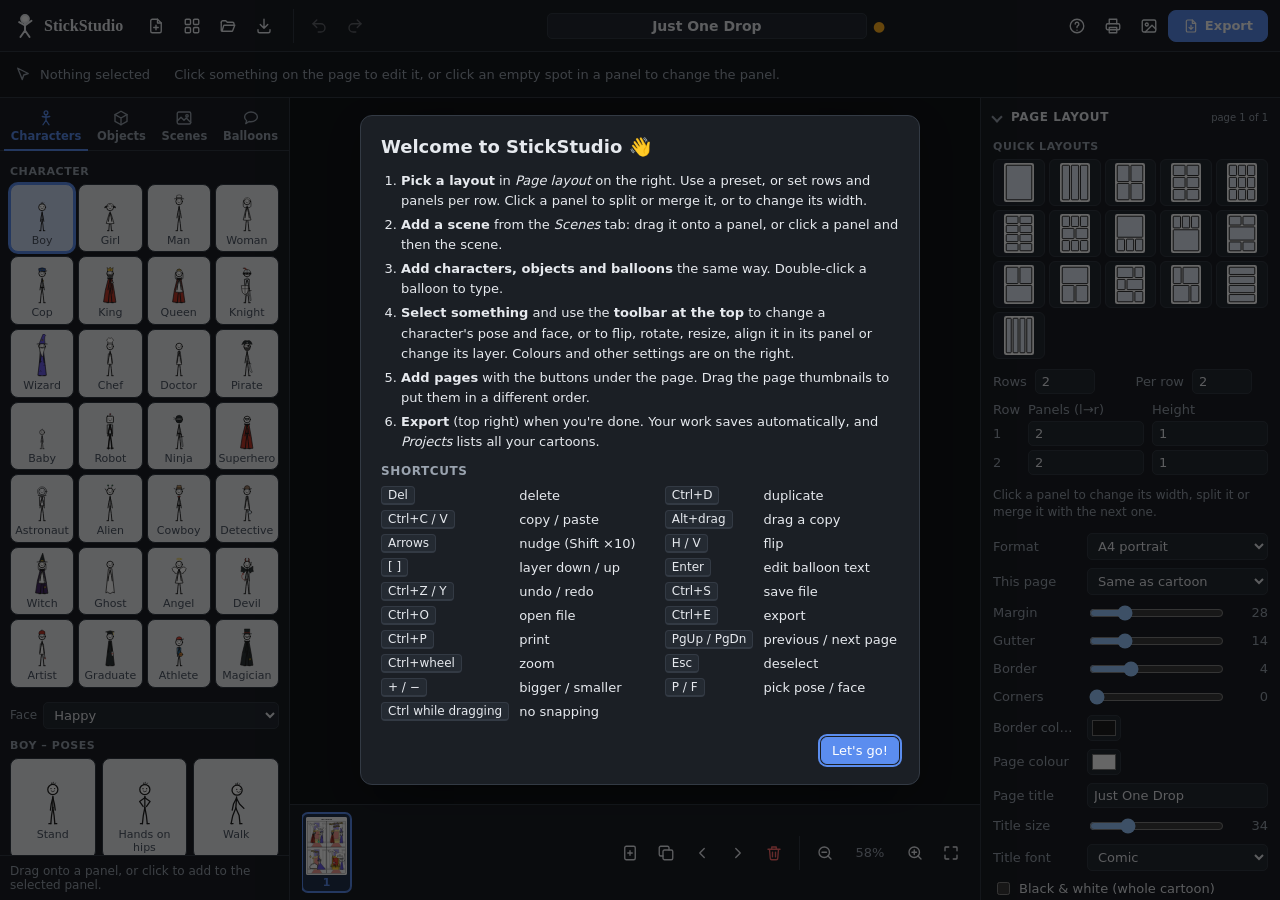
==== commit 4425182f: "Add 14 animals, 13 common objects, and 10 scenes to library" ====
--- a/index.html
+++ b/index.html
@@ -1146,6 +1146,7 @@
     signpost:  { name: 'Signpost', cat: 'Outdoors', w: 90, h: 140, svg: () => `<path d="M45,140 V20"/><path d="M8,20 H70 L84,34 L70,48 H8 Z" fill="${W}"/><path d="M82,60 H20 L6,74 L20,88 H82 Z" fill="${W}"/>` },
     tent:      { name: 'Tent', cat: 'Outdoors', w: 160, h: 100, svg: () => `<path d="M4,100 L80,6 L156,100 Z" fill="#fab1a0"/><path d="M80,6 L60,100 M80,6 L100,100 Q82,70 80,40"/>` },
     campfire:  { name: 'Campfire', cat: 'Outdoors', w: 70, h: 64, svg: () => `<path d="M10,62 L60,48 M10,48 L60,62" stroke-width="6"/><path d="M20,50 Q14,30 28,14 Q28,28 36,24 Q34,8 46,2 Q44,20 52,30 Q56,44 48,50 Z" fill="#ffa53c" stroke="#e05a00"/>` },
+    trash:     { name: 'Trash can', cat: 'Outdoors', w: 54, h: 72, svg: () => `<path d="M8,18 H46 L42,70 H12 Z" fill="#b2bec3"/><path d="M4,18 H50 M20,18 V10 H34 V18 M18,28 V60 M27,28 V60 M36,28 V60" stroke-width="2.4"/>` },
     sun:       { name: 'Sun', cat: 'Sky', w: 80, h: 80, svg: () => `<circle cx="40" cy="40" r="18" fill="#ffd23c"/>` + Array.from({ length: 10 }, (_, i) => { const a = i * Math.PI / 5; return `<line x1="${(40 + Math.cos(a) * 25).toFixed(1)}" y1="${(40 + Math.sin(a) * 25).toFixed(1)}" x2="${(40 + Math.cos(a) * 36).toFixed(1)}" y2="${(40 + Math.sin(a) * 36).toFixed(1)}"/>`; }).join('') },
     moon:      { name: 'Moon', cat: 'Sky', w: 60, h: 60, svg: () => `<path d="M40,6 A26,26 0 1 0 54,44 A20,20 0 1 1 40,6 Z" fill="#fff36b"/>` },
     cloud:     { name: 'Cloud', cat: 'Sky', w: 130, h: 58, svg: () => cloud(58, 52, 1) },
@@ -1158,6 +1159,8 @@
     bike:      { name: 'Bicycle', cat: 'Vehicles', w: 130, h: 80, svg: () => `<circle cx="28" cy="52" r="24"/><circle cx="102" cy="52" r="24"/><path d="M28,52 L52,20 L90,20 L102,52 M52,20 L62,52 L90,20 M28,52 H62 M46,12 H58 M90,20 L86,6 H96"/>` },
     boat:      { name: 'Boat', cat: 'Vehicles', w: 170, h: 130, svg: () => `<path d="M4,90 H166 L140,126 H28 Z" fill="#e17055"/><path d="M84,90 V6"/><path d="M84,10 L84,80 L20,80 Z" fill="${W}"/><path d="M90,20 L90,80 L150,80 Z" fill="${W}"/>` },
     rocket:    { name: 'Rocket', cat: 'Vehicles', w: 80, h: 170, svg: () => `<path d="M40,4 Q70,40 64,130 H16 Q10,40 40,4 Z" fill="${W}"/><circle cx="40" cy="60" r="11" fill="#74b9ff"/><path d="M16,100 L2,140 L18,130 Z M64,100 L78,140 L62,130 Z" fill="#e74c3c"/><path d="M26,132 Q40,170 54,132" fill="#ffa53c" stroke="#e05a00"/>` },
+    bus:       { name: 'Bus', cat: 'Vehicles', w: 230, h: 110, svg: () => `<rect x="6" y="12" width="218" height="78" rx="10" fill="#ffd23c"/><rect x="16" y="24" width="38" height="28" rx="3" fill="#dff1ff"/><rect x="62" y="24" width="38" height="28" rx="3" fill="#dff1ff"/><rect x="108" y="24" width="38" height="28" rx="3" fill="#dff1ff"/><rect x="154" y="24" width="56" height="32" rx="4" fill="#dff1ff"/><circle cx="52" cy="92" r="16" fill="${W}"/><circle cx="52" cy="92" r="6"/><circle cx="176" cy="92" r="16" fill="${W}"/><circle cx="176" cy="92" r="6"/><path d="M6,64 H224"/>` },
+    plane:     { name: 'Airplane', cat: 'Vehicles', w: 190, h: 80, svg: () => `<path d="M12,42 Q30,24 140,26 Q176,26 184,40 Q176,52 140,52 H32 Z" fill="${W}"/><path d="M16,42 L4,14 H22 L42,34 Z" fill="#e74c3c"/><path d="M74,38 L54,72 H82 L106,42 Z" fill="#74b9ff"/><circle cx="106" cy="36" r="3" fill="#dff1ff"/><circle cx="122" cy="36" r="3" fill="#dff1ff"/><circle cx="138" cy="36" r="3" fill="#dff1ff"/><path d="M148,28 Q164,28 172,38 H148 Z" fill="#dff1ff"/>` },
     // ---- fantasy
     throne:    { name: 'Throne', cat: 'Fantasy', w: 110, h: 160, svg: () => `<path d="M16,160 V20 L28,4 L40,18 L55,2 L70,18 L82,4 L94,20 V160" fill="#ffd23c"/><rect x="26" y="30" width="58" height="88" fill="#e74c3c"/><rect x="4" y="118" width="102" height="12" fill="#ffd23c"/><path d="M4,130 H106 V160 M4,130 V160"/><rect x="8" y="100" width="18" height="18" fill="#ffd23c"/><rect x="84" y="100" width="18" height="18" fill="#ffd23c"/>` },
     balcony:   { name: 'Balcony', cat: 'Fantasy', w: 210, h: 80, svg: () => { let s = `<rect x="2" y="2" width="206" height="10" fill="${W}"/><rect x="2" y="68" width="206" height="10" fill="${W}"/>`; for (let x = 12; x < 200; x += 22) s += `<path d="M${x + 4},12 Q${x - 2},26 ${x + 4},40 Q${x + 12},48 ${x + 4},56 Q${x - 2},62 ${x + 4},68 M${x + 12},12 Q${x + 18},26 ${x + 12},40 Q${x + 4},48 ${x + 12},56 Q${x + 18},62 ${x + 12},68" stroke-width="2.4"/>`; return s; } },
@@ -1173,6 +1176,20 @@
     bird:      { name: 'Bird', cat: 'Animals', w: 50, h: 30, svg: () => `<path d="M4,16 Q14,4 25,16 Q36,4 46,16"/>` },
     fish:      { name: 'Fish', cat: 'Animals', w: 70, h: 40, svg: () => `<path d="M6,20 Q30,-4 56,20 Q30,44 6,20 Z M56,20 L68,8 L68,32 Z" fill="#74b9ff"/><circle cx="20" cy="17" r="2" fill="#222"/>` },
     goblin:    { name: 'Goblin', cat: 'Animals', w: 70, h: 100, svg: () => `<circle cx="35" cy="30" r="16" fill="#b8e994"/><path d="M20,26 L2,16 L22,34 M50,26 L68,16 L48,34" fill="#b8e994"/><circle cx="29" cy="28" r="2" fill="#222"/><circle cx="41" cy="28" r="2" fill="#222"/><path d="M28,38 l3,-2 3,2 3,-2 3,2"/><path d="M35,46 V72 M35,72 L24,98 M35,72 L46,98 M35,54 L18,66 M35,54 L52,62"/>` },
+    rabbit:    { name: 'Rabbit', cat: 'Animals', w: 70, h: 76, svg: () => `<circle cx="14" cy="56" r="6" fill="${W}"/><ellipse cx="32" cy="56" rx="18" ry="14" fill="${W}"/><ellipse cx="42" cy="18" rx="4.5" ry="15" transform="rotate(-10 42 18)" fill="${W}"/><ellipse cx="52" cy="18" rx="4.5" ry="15" transform="rotate(10 52 18)" fill="${W}"/><circle cx="48" cy="38" r="12" fill="${W}"/><circle cx="51" cy="36" r="1.8" fill="#222"/><circle cx="59" cy="39" r="2" fill="#ff7675"/><path d="M24,68 L18,74 H30 M44,68 L48,74 H58"/>` },
+    bear:      { name: 'Bear', cat: 'Animals', w: 110, h: 96, svg: () => `<circle cx="76" cy="20" r="7" fill="#b07a4a"/><circle cx="94" cy="20" r="7" fill="#b07a4a"/><ellipse cx="48" cy="54" rx="34" ry="24" fill="#b07a4a"/><path d="M22,70 V94 M36,74 V94 M62,74 V94 M76,68 V94" stroke-width="7" stroke="#b07a4a"/><path d="M22,70 V94 M36,74 V94 M62,74 V94 M76,68 V94"/><circle cx="84" cy="36" r="18" fill="#b07a4a"/><ellipse cx="94" cy="40" rx="8" ry="6" fill="#e0b98a"/><circle cx="84" cy="31" r="2" fill="#222"/><circle cx="100" cy="38" r="2.6" fill="#222"/>` },
+    lion:      { name: 'Lion', cat: 'Animals', w: 120, h: 96, svg: () => `<path d="M20,46 Q4,36 8,18" /><circle cx="8" cy="16" r="4" fill="#e0b98a"/><rect x="20" y="40" width="58" height="30" rx="14" fill="#fdcb6e"/><path d="M28,68 V94 M40,70 V94 M62,70 V94 M74,68 V94"/><circle cx="84" cy="38" r="24" fill="#d35400"/><circle cx="86" cy="38" r="15" fill="#fdcb6e"/><circle cx="84" cy="25" r="4" fill="#fdcb6e"/><circle cx="92" cy="35" r="2" fill="#222"/><path d="M96,42 L100,40 L98,44 Z" fill="#222"/>` },
+    elephant:  { name: 'Elephant', cat: 'Animals', w: 150, h: 120, svg: () => `<path d="M24,52 Q12,56 14,72"/><ellipse cx="56" cy="58" rx="38" ry="30" fill="#b2bec3"/><path d="M30,80 V116 H42 M50,84 V116 H62 M74,84 V116 H86 M92,78 V116 H104" fill="#b2bec3"/><circle cx="102" cy="48" r="24" fill="#b2bec3"/><path d="M122,48 Q144,54 142,82 Q140,94 130,90" fill="none" stroke-width="8" stroke="#b2bec3"/><path d="M122,48 Q144,54 142,82 Q140,94 130,90"/><path d="M116,62 Q132,74 138,64" fill="${W}"/><ellipse cx="88" cy="48" rx="14" ry="20" fill="#dfe6e9"/><circle cx="108" cy="40" r="2.2" fill="#222"/>` },
+    monkey:    { name: 'Monkey', cat: 'Animals', w: 84, h: 96, svg: () => `<path d="M28,68 Q6,68 8,44 Q10,28 22,34"/><circle cx="28" cy="26" r="6" fill="#b07a4a"/><circle cx="60" cy="26" r="6" fill="#b07a4a"/><ellipse cx="44" cy="56" rx="16" ry="20" fill="#b07a4a"/><circle cx="44" cy="28" r="15" fill="#b07a4a"/><ellipse cx="44" cy="31" rx="11" ry="9" fill="#e0b98a"/><circle cx="40" cy="27" r="2" fill="#222"/><circle cx="48" cy="27" r="2" fill="#222"/><path d="M39,35 Q44,39 49,35" stroke-width="2"/><path d="M30,48 L16,60 M58,48 L72,60 M36,74 V94 M52,74 V94"/>` },
+    frog:      { name: 'Frog', cat: 'Animals', w: 64, h: 52, svg: () => `<ellipse cx="32" cy="34" rx="22" ry="14" fill="#55efc4"/><circle cx="22" cy="18" r="7" fill="#55efc4"/><circle cx="42" cy="18" r="7" fill="#55efc4"/><circle cx="22" cy="18" r="2.5" fill="#222"/><circle cx="42" cy="18" r="2.5" fill="#222"/><path d="M18,34 Q32,42 46,34" stroke-width="2"/><path d="M14,42 Q6,48 18,50 M50,42 Q58,48 46,50 M24,46 V50 M40,46 V50"/>` },
+    duck:      { name: 'Duck', cat: 'Animals', w: 66, h: 60, svg: () => `<ellipse cx="28" cy="38" rx="20" ry="14" fill="#ffeaa7"/><circle cx="46" cy="20" r="11" fill="#ffeaa7"/><path d="M55,18 L66,22 L55,25 Z" fill="#ff9f43"/><circle cx="49" cy="17" r="1.8" fill="#222"/><path d="M16,36 Q28,30 38,38" stroke-width="2"/><path d="M24,52 V58 H18 M34,52 V58 H28" stroke="#ff9f43"/>` },
+    owl:       { name: 'Owl', cat: 'Animals', w: 60, h: 72, svg: () => `<ellipse cx="30" cy="40" rx="20" ry="26" fill="#a0826d"/><path d="M14,18 L10,6 L22,14 M46,18 L50,6 L38,14" fill="#a0826d"/><circle cx="23" cy="28" r="7" fill="${W}"/><circle cx="37" cy="28" r="7" fill="${W}"/><circle cx="23" cy="28" r="2.2" fill="#222"/><circle cx="37" cy="28" r="2.2" fill="#222"/><path d="M27,34 L33,34 L30,40 Z" fill="#ff9f43"/><path d="M12,38 Q6,50 14,56 M48,38 Q54,50 46,56"/><path d="M22,66 V70 M38,66 V70" stroke="#ff9f43"/>` },
+    pig:       { name: 'Pig', cat: 'Animals', w: 96, h: 68, svg: () => `<path d="M14,34 Q4,28 10,22 Q16,22 12,28"/><ellipse cx="48" cy="38" rx="30" ry="20" fill="#ffb8d0"/><path d="M62,20 L68,8 L76,22" fill="#ffb8d0"/><circle cx="72" cy="34" r="14" fill="#ffb8d0"/><ellipse cx="86" cy="36" rx="6" ry="5" fill="#ff8fab"/><circle cx="84" cy="36" r="1.2" fill="#222"/><circle cx="88" cy="36" r="1.2" fill="#222"/><circle cx="74" cy="29" r="2" fill="#222"/><path d="M28,54 V66 M38,56 V66 M58,56 V66 M68,54 V66"/>` },
+    cow:       { name: 'Cow', cat: 'Animals', w: 130, h: 96, svg: () => `<path d="M16,40 Q8,56 12,70"/><rect x="18" y="34" width="68" height="36" rx="14" fill="${W}"/><path d="M32,36 Q46,46 38,58 Q26,56 32,36 Z M58,48 Q72,44 74,60 Q60,64 58,48 Z" fill="#2d3436"/><path d="M26,70 V94 M38,70 V94 M66,70 V94 M78,70 V94"/><path d="M88,16 Q82,6 90,6 M108,16 Q114,6 106,6" stroke-width="3"/><circle cx="98" cy="32" r="16" fill="${W}"/><ellipse cx="102" cy="40" rx="11" ry="7" fill="#ffb8d0"/><circle cx="98" cy="40" r="1.4" fill="#222"/><circle cx="106" cy="40" r="1.4" fill="#222"/><circle cx="94" cy="27" r="2" fill="#222"/><circle cx="104" cy="27" r="2" fill="#222"/>` },
+    penguin:   { name: 'Penguin', cat: 'Animals', w: 58, h: 76, svg: () => `<ellipse cx="29" cy="44" rx="18" ry="26" fill="#2d3436"/><ellipse cx="29" cy="48" rx="12" ry="18" fill="${W}"/><circle cx="29" cy="20" r="13" fill="#2d3436"/><circle cx="24" cy="18" r="2.2" fill="${W}"/><circle cx="34" cy="18" r="2.2" fill="${W}"/><path d="M25,24 L33,24 L29,30 Z" fill="#ff9f43"/><path d="M12,38 Q4,52 14,56 M46,38 Q54,52 44,56" fill="#2d3436"/><path d="M18,70 H26 M32,70 H40" stroke="#ff9f43" stroke-width="4"/>` },
+    snake:     { name: 'Snake', cat: 'Animals', w: 100, h: 64, svg: () => `<path d="M10,56 Q20,38 42,46 Q62,54 72,38 Q78,24 62,18 Q50,14 64,12" fill="none" stroke="#2ecc71" stroke-width="10"/><path d="M10,56 Q20,38 42,46 Q62,54 72,38 Q78,24 62,18" fill="none" stroke-width="2"/><ellipse cx="70" cy="14" rx="11" ry="7" fill="#2ecc71"/><circle cx="72" cy="12" r="1.8" fill="#222"/><path d="M81,15 L92,15 L96,12 M92,15 L96,18" stroke="#e74c3c" stroke-width="1.8"/>` },
+    butterfly: { name: 'Butterfly', cat: 'Animals', w: 60, h: 52, svg: () => `<path d="M28,24 Q6,2 4,20 Q4,34 26,30 Q10,36 14,46 Q22,50 28,34 Z" fill="#ff9ff3"/><path d="M32,24 Q54,2 56,20 Q56,34 34,30 Q50,36 46,46 Q38,50 32,34 Z" fill="#ff9ff3"/><ellipse cx="30" cy="28" rx="3" ry="14" fill="#2d3436"/><path d="M29,14 Q24,4 20,6 M31,14 Q36,4 40,6" stroke-width="1.8"/>` },
+    spider:    { name: 'Spider', cat: 'Animals', w: 70, h: 56, svg: () => `<path d="M28,24 L10,10 L4,22 M26,28 L6,26 L2,38 M26,32 L8,42 L6,52 M42,24 L60,10 L66,22 M44,28 L64,26 L68,38 M44,32 L62,42 L64,52" stroke-width="2.2"/><circle cx="35" cy="30" r="12" fill="#2d3436"/><circle cx="31" cy="28" r="2" fill="${W}"/><circle cx="39" cy="28" r="2" fill="${W}"/>` },
     // ---- things
     ball:      { name: 'Ball', cat: 'Things', w: 36, h: 36, svg: () => `<circle cx="18" cy="18" r="15" fill="#ff9f43"/><path d="M3,18 h30 M18,3 q-8,15 0,30"/>` },
     gift:      { name: 'Gift', cat: 'Things', w: 56, h: 58, svg: () => `<rect x="4" y="20" width="48" height="36" fill="#ff7675"/><rect x="2" y="12" width="52" height="10" fill="#ff7675"/><path d="M28,12 V56 M28,12 Q14,-4 10,8 Q14,14 28,12 Q42,-4 46,8 Q42,14 28,12" stroke-width="2.4"/>` },
@@ -1185,6 +1202,16 @@
     bomb:      { name: 'Bomb', cat: 'Things', w: 60, h: 62, svg: () => `<circle cx="26" cy="38" r="22" fill="#2d3436"/><path d="M38,20 Q46,6 54,10"/>` + star(55, 8, 0.8, '#ffa53c') },
     money:     { name: 'Money bag', cat: 'Things', w: 60, h: 66, svg: () => `<path d="M22,14 Q4,34 8,52 Q12,64 30,64 Q48,64 52,52 Q56,34 38,14 Z" fill="#e0c07a"/><path d="M20,10 L40,10 L36,16 H24 Z" fill="#e0c07a"/><text x="30" y="50" text-anchor="middle" font-family="Arial" font-weight="bold" font-size="22" fill="#2d3436" stroke="none">$</text>` },
     heart:     { name: 'Heart', cat: 'Things', w: 50, h: 46, svg: () => `<path d="M25,42 L5,22 A10,10 0 0 1 25,10 A10,10 0 0 1 45,22 Z" fill="#ff4d7d" stroke="#c9184a"/>` },
+    coffee:    { name: 'Coffee mug', cat: 'Things', w: 48, h: 48, svg: () => `<path d="M8,16 H34 V40 Q34,46 21,46 Q8,46 8,40 Z" fill="${W}"/><path d="M34,20 Q44,20 44,29 Q44,37 34,37" fill="none"/><path d="M16,10 q3,-4 0,-8 M24,10 q3,-4 0,-8" stroke-width="2"/>` },
+    pizza:     { name: 'Pizza slice', cat: 'Things', w: 64, h: 52, svg: () => `<path d="M6,16 Q32,2 58,16 L32,50 Z" fill="#ffd23c"/><path d="M4,16 Q32,0 60,16" stroke="#e0b98a" stroke-width="6"/><circle cx="28" cy="24" r="4" fill="#e74c3c" stroke-width="1.6"/><circle cx="40" cy="22" r="3.5" fill="#e74c3c" stroke-width="1.6"/><circle cx="33" cy="36" r="3.5" fill="#e74c3c" stroke-width="1.6"/>` },
+    apple:     { name: 'Apple', cat: 'Things', w: 44, h: 48, svg: () => `<path d="M22,14 Q10,8 6,22 Q4,42 18,44 Q22,45 22,42 Q22,45 26,44 Q40,42 38,22 Q34,8 22,14 Z" fill="#ff4757"/><path d="M22,14 Q24,4 28,2" stroke="#b07a4a"/><path d="M24,10 Q32,4 36,10 Q30,14 24,10 Z" fill="#2ecc71" stroke="#2d8a3e" stroke-width="1.6"/>` },
+    burger:    { name: 'Burger', cat: 'Things', w: 62, h: 52, svg: () => `<path d="M8,24 Q8,6 31,6 Q54,6 54,24 Z" fill="#f3c677"/><path d="M6,28 Q14,32 22,28 Q30,32 38,28 Q46,32 56,28" stroke="#2ecc71" stroke-width="4"/><rect x="6" y="31" width="50" height="8" rx="4" fill="#8e5431"/><path d="M8,39 H54 V44 Q54,48 48,48 H14 Q8,48 8,44 Z" fill="#f3c677"/>` },
+    guitar:    { name: 'Guitar', cat: 'Things', w: 60, h: 120, svg: () => `<path d="M30,4 V52" stroke-width="5"/><rect x="24" y="2" width="12" height="12" rx="2" fill="#b07a4a"/><path d="M20,54 Q8,56 12,72 Q4,88 14,104 Q30,118 46,104 Q56,88 48,72 Q52,56 40,54 Z" fill="#e0b98a"/><circle cx="30" cy="76" r="7" fill="#2d3436"/><rect x="22" y="94" width="16" height="4" fill="#2d3436"/>` },
+    camera:    { name: 'Camera', cat: 'Things', w: 68, h: 50, svg: () => `<path d="M22,14 L26,6 H42 L46,14 Z" fill="#dfe6e9"/><rect x="4" y="14" width="60" height="32" rx="4" fill="#2d3436"/><circle cx="34" cy="30" r="10" fill="#74b9ff"/><circle cx="34" cy="30" r="4" fill="#2d3436"/><circle cx="54" cy="21" r="2.5" fill="#fff36b" stroke="none"/>` },
+    microphone:{ name: 'Microphone', cat: 'Things', w: 40, h: 72, svg: () => `<circle cx="20" cy="18" r="12" fill="#b2bec3"/><path d="M10,18 H30" stroke-width="2"/><path d="M14,28 L17,66 H23 L26,28 Z" fill="#2d3436"/>` },
+    backpack:  { name: 'Backpack', cat: 'Things', w: 64, h: 74, svg: () => `<path d="M22,12 Q32,2 42,12" stroke-width="3"/><rect x="10" y="14" width="44" height="56" rx="12" fill="#e17055"/><rect x="16" y="38" width="32" height="24" rx="5" fill="#fab1a0"/><path d="M16,28 H48" stroke-width="2.4"/>` },
+    trophy:    { name: 'Trophy', cat: 'Things', w: 60, h: 70, svg: () => `<path d="M14,12 Q4,12 6,24 Q8,32 16,32 M46,12 Q56,12 54,24 Q52,32 44,32" fill="none"/><path d="M14,8 H46 L40,36 Q30,44 20,36 Z" fill="#ffd23c"/><path d="M30,40 V56 M18,56 H42 L46,66 H14 Z" fill="#ffd23c"/>` },
+    key:       { name: 'Key', cat: 'Things', w: 64, h: 32, svg: () => `<circle cx="16" cy="16" r="11" fill="#ffd23c"/><circle cx="16" cy="16" r="4" fill="${W}"/><path d="M27,16 H60 M46,16 V24 M56,16 V26" stroke="#ffd23c" stroke-width="5"/><path d="M27,16 H60 M46,16 V24 M56,16 V26" stroke-width="2"/>` },
     // ---- effects
     speed:     { name: 'Speed lines', cat: 'Effects', w: 100, h: 60, svg: () => [8, 20, 32, 44, 54].map((y, i) => `<line x1="${6 + (i % 3) * 10}" y1="${y}" x2="${96 - (i % 2) * 14}" y2="${y}"/>`).join('') },
     impact:    { name: 'Impact star', cat: 'Effects', w: 100, h: 100, svg: () => { let d = ''; for (let i = 0; i < 24; i++) { const a = i * Math.PI / 12, r = i % 2 ? 22 : 48; d += (i ? 'L' : 'M') + (50 + Math.cos(a) * r).toFixed(1) + ',' + (50 + Math.sin(a) * r).toFixed(1); } return `<path d="${d}Z" fill="#fff36b"/>`; } },
@@ -1221,6 +1248,16 @@
     space:    { name: 'Space', svg: () => `<rect x="-50" y="-50" width="500" height="400" fill="#10142a" stroke="none"/><circle cx="300" cy="90" r="46" fill="#e17055" stroke="#fff"/><ellipse cx="300" cy="90" rx="78" ry="16" stroke="#fff" fill="none" stroke-width="3"/><path d="M-50,${G + 10} Q200,${G - 30} 450,${G + 10} V350 H-50 Z" fill="#b2bec3" stroke="#fff"/><circle cx="90" cy="${G + 10}" r="12" fill="none" stroke="#636e72"/><circle cx="260" cy="${G + 18}" r="8" fill="none" stroke="#636e72"/>` + [[40, 30], [120, 70], [190, 30], [60, 150], [380, 190], [160, 140], [240, 170]].map(([x, y], i) => star(x, y, 0.4 + (i % 3) * 0.2, '#fff')).join('') },
     dungeon:  { name: 'Dungeon', svg: () => { let s = `<rect x="-50" y="-50" width="500" height="${G + 50}" fill="#dcdde1" stroke="none"/><path d="M-50,${G} H450"/>`; for (let y = 0; y < G; y += 30) for (let x = (y / 30 % 2) * 30 - 60; x < 450; x += 60) s += `<rect x="${x}" y="${y}" width="60" height="30" fill="none" stroke-width="2"/>`; return s + `<path d="M150,${G} V110 Q200,60 250,110 V${G} Z" fill="#2d3436"/><path d="M165,${G} V100 M185,${G} V80 M200,${G} V75 M215,${G} V80 M235,${G} V100 M150,150 H250 M150,200 H250" stroke-width="4"/><g transform="translate(60,80)"><path d="M0,40 L-4,0 H4 L0,40 Z" fill="#b07a4a"/><path d="M-6,0 Q-9,-12 0,-24 Q2,-14 6,-16 Q10,-8 6,0 Z" fill="#ffa53c" stroke="#e05a00"/></g>`; } },
     underwater:{ name: 'Underwater', svg: () => `<rect x="-50" y="-50" width="500" height="400" fill="#d6f0ff" stroke="none"/><path d="M-50,30 q25,-10 50,0 t50,0 t50,0 t50,0 t50,0 t50,0 t50,0 t50,0 t50,0 t50,0" stroke="#4a90e2" stroke-width="2.4"/><path d="M-50,${G} Q200,${G - 20} 450,${G}"/><path d="M60,${G - 4} q-10,-30 0,-60 q10,-30 0,-60 M80,${G - 4} q10,-30 0,-50 q-10,-20 0,-40 M330,${G - 6} q-10,-30 0,-60" stroke="#2d8a3e" stroke-width="4"/>` + `<g transform="translate(200,90)">${OBJECTS.fish.svg()}</g><circle cx="190" cy="80" r="4" fill="none" stroke-width="2"/><circle cx="182" cy="66" r="6" fill="none" stroke-width="2"/>` },
+    cafe:     { name: 'Café', svg: () => `<path d="M-50,${G} H450"/><rect x="20" y="${G - 90}" width="170" height="90" fill="#e0b98a"/><rect x="14" y="${G - 98}" width="182" height="10" fill="#b07a4a"/><path d="M20,30 H190 L200,66 Q178,76 160,66 Q142,76 124,66 Q106,76 88,66 Q70,76 52,66 Q34,76 12,66 Z" fill="#e74c3c"/><rect x="240" y="50" width="120" height="80" fill="#dff1ff"/><path d="M240,90 H360 M300,50 V130"/><g transform="translate(90,${G - 144})">${OBJECTS.coffee.svg()}</g>` },
+    stage:    { name: 'Theater stage', svg: () => `<rect x="-50" y="-50" width="500" height="400" fill="#2d3436" stroke="none"/><polygon points="200,-20 90,${G + 40} 310,${G + 40}" fill="#fff36b" opacity="0.22" stroke="none"/><path d="M-50,${G} H450" stroke="#dfe6e9"/><path d="M-20,0 H70 Q50,120 60,${G} H-20 Z M420,0 H330 Q350,120 340,${G} H420 Z" fill="#c0392b"/><path d="M-20,0 H420 V30 Q320,46 200,30 Q80,46 -20,30 Z" fill="#c0392b"/>` },
+    gym:      { name: 'Gym / Court', svg: () => `<path d="M-50,${G} H450 M-50,${G + 30} H450"/><rect x="270" y="50" width="90" height="60" fill="${W}"/><rect x="296" y="72" width="38" height="28" fill="none" stroke="#e74c3c"/><path d="M298,110 H332 M302,110 L306,136 H324 L328,110" stroke="#e74c3c"/><path d="M315,50 V20 H360 V${G}" stroke-width="4"/><g transform="translate(30,40)">${OBJECTS.window.svg()}</g>` },
+    library:  { name: 'Library', svg: () => `<path d="M-50,${G} H450"/><g transform="translate(20,${G - 170})">${OBJECTS.bookshelf.svg()}</g><g transform="translate(290,${G - 170})">${OBJECTS.bookshelf.svg()}</g><g transform="translate(155,140)">${OBJECTS.table.svg()}</g><g transform="translate(170,40)">${OBJECTS.clock.svg()}</g>` },
+    hospital: { name: 'Hospital', svg: () => `<path d="M-50,${G} H450"/><g transform="translate(30,${G - 84})">${OBJECTS.bed.svg()}</g><rect x="260" y="40" width="90" height="70" fill="#dff1ff"/><path d="M270,80 H290 L298,60 L306,96 L314,72 L322,80 H340" stroke="#2ecc71" stroke-width="2.4"/><path d="M180,40 h20 v20 h20 v20 h-20 v20 h-20 v-20 h-20 v-20 h20 z" fill="#e74c3c" stroke="none"/>` },
+    farm:     { name: 'Farm', svg: () => `<path d="M-50,${G} Q100,${G - 16} 220,${G} T450,${G}" fill="#b8e994"/><rect x="220" y="${G - 130}" width="150" height="130" fill="#e74c3c"/><path d="M206,${G - 130} L295,${G - 190} L384,${G - 130} Z" fill="#c0392b"/><rect x="265" y="${G - 70}" width="60" height="70" fill="#b07a4a"/><path d="M265,${G - 70} L325,${G} M325,${G - 70} L265,${G}" stroke-width="2"/><g transform="translate(10,${G - 60})">${OBJECTS.fence.svg()}</g><circle cx="70" cy="60" r="24" fill="#ffd23c"/>` },
+    winter:   { name: 'Snowy day', svg: () => `<rect x="-50" y="-50" width="500" height="400" fill="#eaf6ff" stroke="none"/><path d="M-50,${G} Q120,${G - 24} 240,${G} T450,${G - 10} V350 H-50 Z" fill="${W}"/><g transform="translate(60,${G}) scale(0.9)">${pine(0, 0, 1)}</g><circle cx="310" cy="${G - 24}" r="26" fill="${W}"/><circle cx="310" cy="${G - 62}" r="18" fill="${W}"/><circle cx="310" cy="${G - 90}" r="13" fill="${W}"/><circle cx="305" cy="${G - 93}" r="2" fill="#222"/><circle cx="315" cy="${G - 93}" r="2" fill="#222"/><path d="M310,${G - 89} L322,${G - 87} L310,${G - 85} Z" fill="#ff9f43" stroke-width="1.4"/>` + [[60, 40], [140, 70], [210, 30], [280, 80], [360, 50], [180, 120], [100, 140]].map(([x, y]) => `<circle cx="${x}" cy="${y}" r="3" fill="${W}" stroke="#74b9ff" stroke-width="1.4"/>`).join('') },
+    playground:{ name: 'Playground', svg: () => `<path d="M-50,${G} H450"/><path d="M40,${G} L70,110 H150 L180,${G} M110,110 V${G} M80,145 Q84,185 80,210 M140,145 Q136,185 140,210" fill="none" stroke-width="3"/><rect x="70" y="206" width="20" height="6" fill="#e74c3c"/><rect x="130" y="206" width="20" height="6" fill="#e74c3c"/><path d="M240,${G} V140 L260,140 Q280,210 340,${G}" fill="none" stroke-width="4"/><path d="M240,156 H254 M240,180 H254 M240,204 H254 M240,228 H254" stroke-width="2.6"/>` + cloud(200, 50, 0.8) },
+    lab:      { name: 'Science lab', svg: () => `<path d="M-50,${G} H450"/><rect x="40" y="${G - 80}" width="320" height="80" fill="#dfe6e9"/><rect x="30" y="${G - 88}" width="340" height="10" fill="#636e72"/><path d="M90,${G - 88} V${G - 120} M110,${G - 88} V${G - 120}" stroke-width="2"/><path d="M84,${G - 120} H116 L124,${G - 88} H76 Z" fill="#55efc4"/><path d="M260,${G - 140} H280 V${G - 88} H260 Z" fill="#74b9ff"/><path d="M120,40 H280 V120 H120 Z" fill="#fff"/><path d="M140,100 L170,70 L200,88 L250,54" stroke="#e74c3c" stroke-width="2.4"/>` },
+    rooftop:  { name: 'Rooftop', svg: () => `<rect x="-50" y="-50" width="500" height="400" fill="#dff1ff" stroke="none"/>` + building(20, G + 10, 60, 140, '#b2bec3') + building(110, G + 10, 80, 180, '#b2bec3') + building(240, G + 10, 70, 160, '#b2bec3') + building(330, G + 10, 60, 130, '#b2bec3') + `<rect x="-50" y="${G - 20}" width="500" height="30" fill="#dfe6e9"/><path d="M-50,${G - 20} H450"/>` + cloud(90, 50, 0.7) + cloud(300, 40, 0.8) },
   };
 
   window.OBJ = { OBJECTS, SCENES };
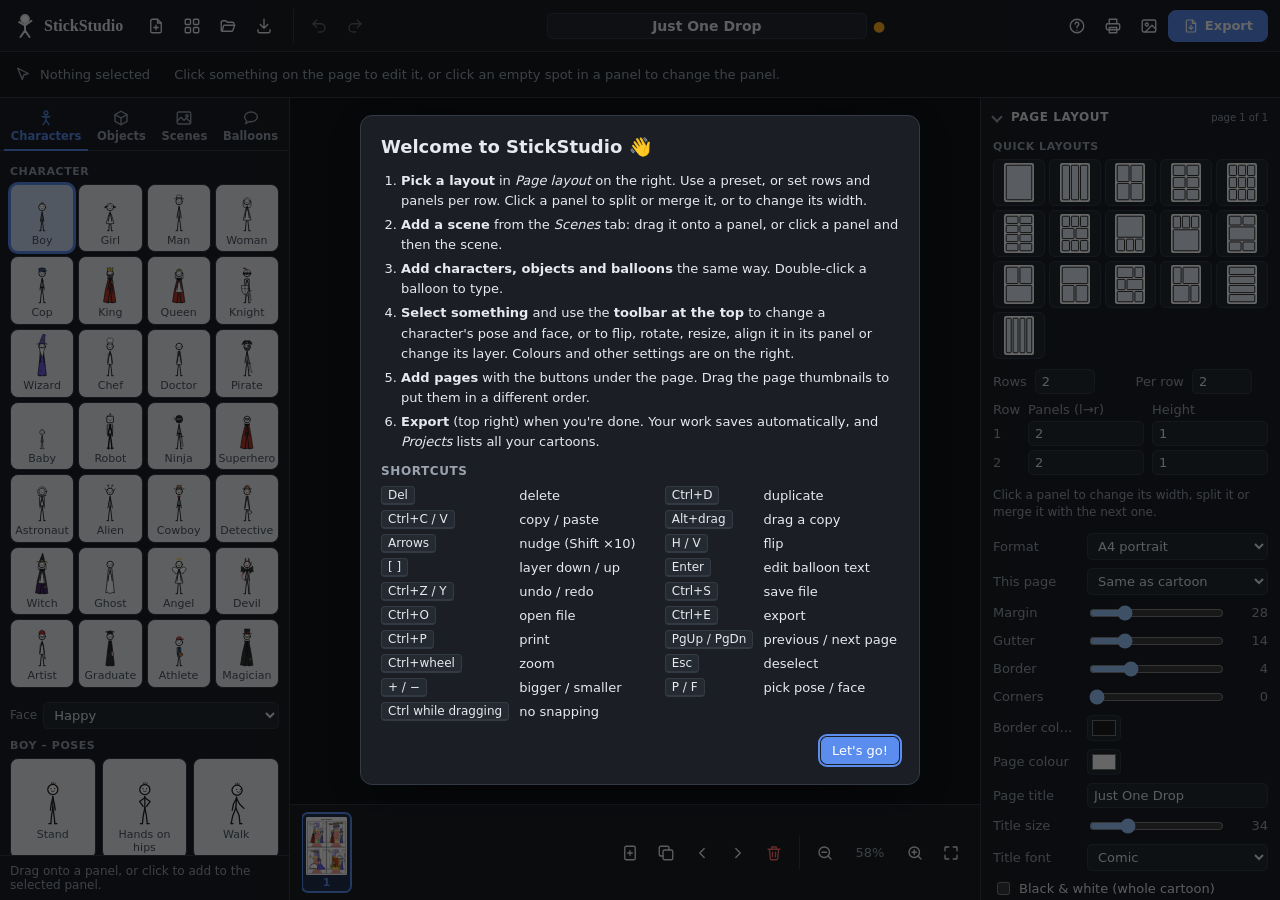
==== commit 2d84ecdf: "Make object library categories collapsible" ====
--- a/index.html
+++ b/index.html
@@ -115,6 +115,17 @@
 .lib-body { flex: 1; overflow-y: auto; padding: 10px; }
 .lib-hint { padding: 8px 10px; color: var(--muted); border-top: 1px solid var(--line); font-size: 12px; }
 .lib-section { margin: 4px 0 6px; font-weight: 700; color: var(--muted); text-transform: uppercase; font-size: 11px; letter-spacing: .05em; }
+.lib-cat { margin-bottom: 4px; }
+.lib-cat > summary.lib-section {
+  list-style: none; cursor: pointer; user-select: none; display: flex; align-items: center; gap: 6px;
+  padding: 5px 6px; margin: 2px -4px 6px; border-radius: 6px;
+}
+.lib-cat > summary.lib-section::-webkit-details-marker { display: none; }
+.lib-cat > summary.lib-section::before { content: ""; width: 5px; height: 5px; border-right: 1.8px solid currentColor; border-bottom: 1.8px solid currentColor; transform: rotate(-45deg); transition: transform .15s; margin-right: 2px; flex-shrink: 0; }
+.lib-cat[open] > summary.lib-section::before { transform: rotate(45deg); }
+.lib-cat > summary.lib-section:hover { background: var(--hover); color: var(--ink); }
+.lib-cat > summary.lib-section span { flex: 1; }
+.lib-cat > summary.lib-section small { font-weight: 500; opacity: 0.7; }
 .grid { display: grid; grid-template-columns: repeat(auto-fill, minmax(78px, 1fr)); gap: 6px; margin-bottom: 14px; }
 .grid.small { grid-template-columns: repeat(auto-fill, minmax(52px, 1fr)); gap: 4px; }
 .grid.wide { grid-template-columns: repeat(auto-fill, minmax(118px, 1fr)); }
@@ -2182,9 +2193,10 @@
       const cats = {};
       for (const [id, o] of Object.entries(OBJ.OBJECTS)) (cats[o.cat] = cats[o.cat] || []).push([id, o]);
       for (const [cat, list] of Object.entries(cats)) {
-        h += `<div class="lib-section">${cat}</div><div class="grid">`;
+        const key = 'obj:' + cat;
+        h += `<details class="lib-cat" data-libcat="${esc(key)}" ${state.closed[key] ? '' : 'open'}><summary class="lib-section"><span>${esc(cat)}</span><small>${list.length}</small></summary><div class="grid">`;
         list.forEach(([id, o]) => h += thumbHtml({ kind: 'object', obj: id }, objThumb(id), o.name));
-        h += `</div>`;
+        h += `</div></details>`;
       }
     } else if (state.tab === 'scenes') {
       h += `<p class="hint" style="margin-top:0">Drop a scene on a panel to set its background. Fine-tune it in the <b>Panel</b> section on the right.</p><div class="grid wide">`;
@@ -2234,6 +2246,10 @@
     const t = e.target.closest('.thumb[data-spec]');
     if (t) { addFromSpec(JSON.parse(t.dataset.spec)); if (libIsSheet()) setLibOpen(false); } // show the result straight away
   });
+  $('#libBody').addEventListener('toggle', e => {
+    const d = e.target;
+    if (d.dataset && d.dataset.libcat) state.closed[d.dataset.libcat] = !d.open;
+  }, true);
   $('#libBody').addEventListener('dragstart', e => {
     const t = e.target.closest('.thumb[data-spec]'); if (!t) return;
     e.dataTransfer.setData('text/plain', t.dataset.spec);
